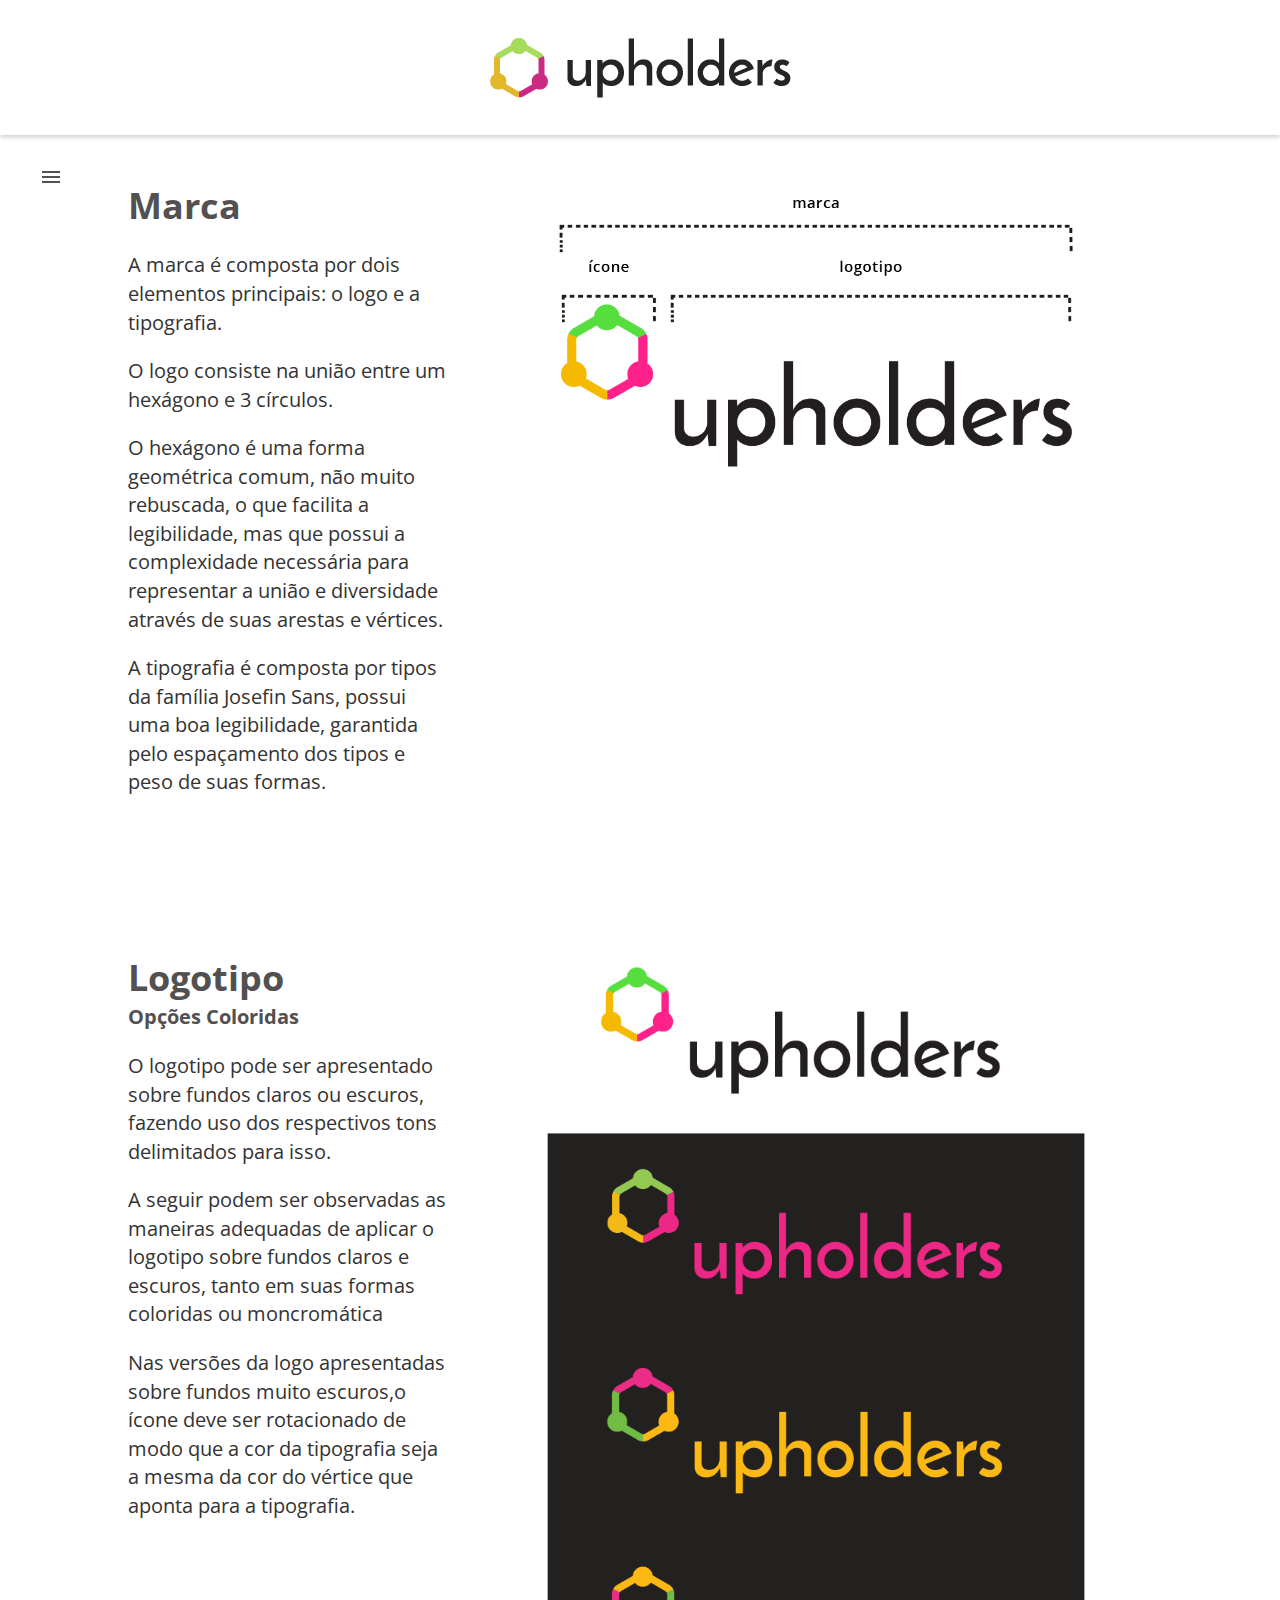
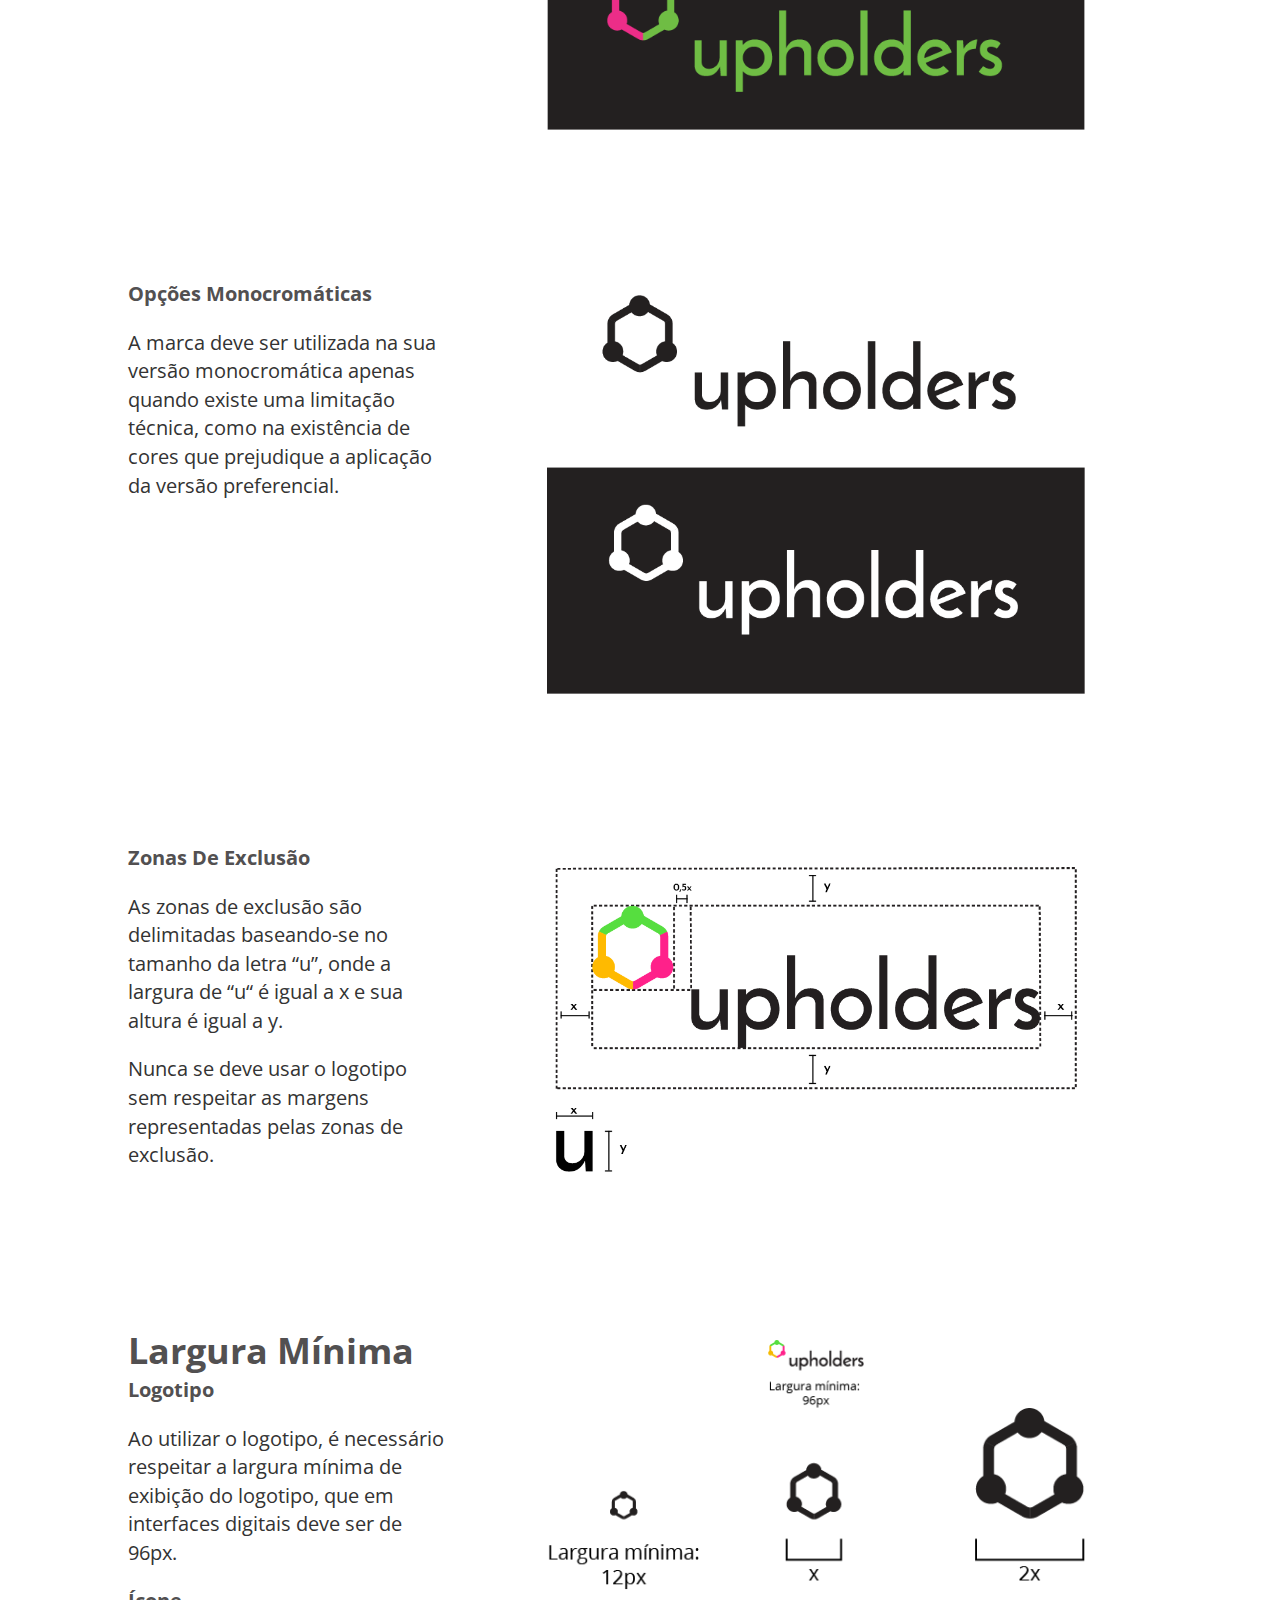
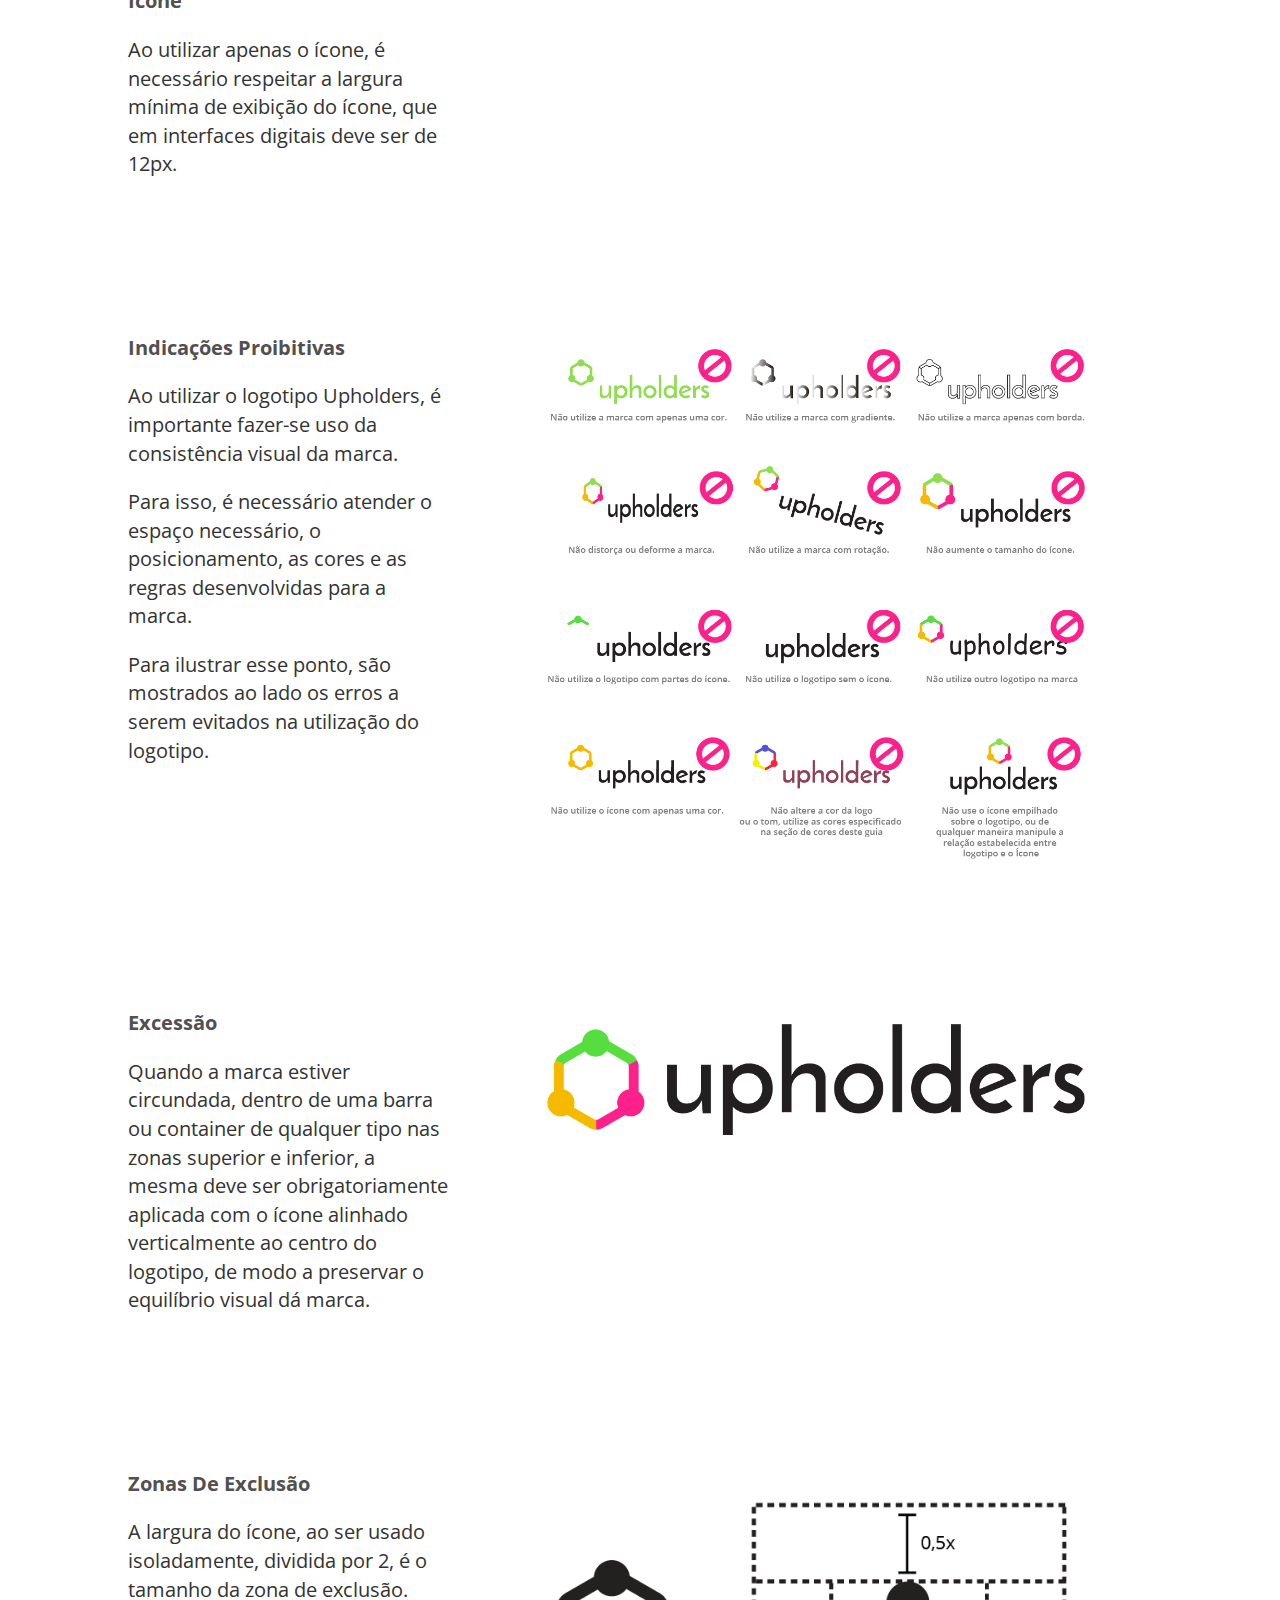
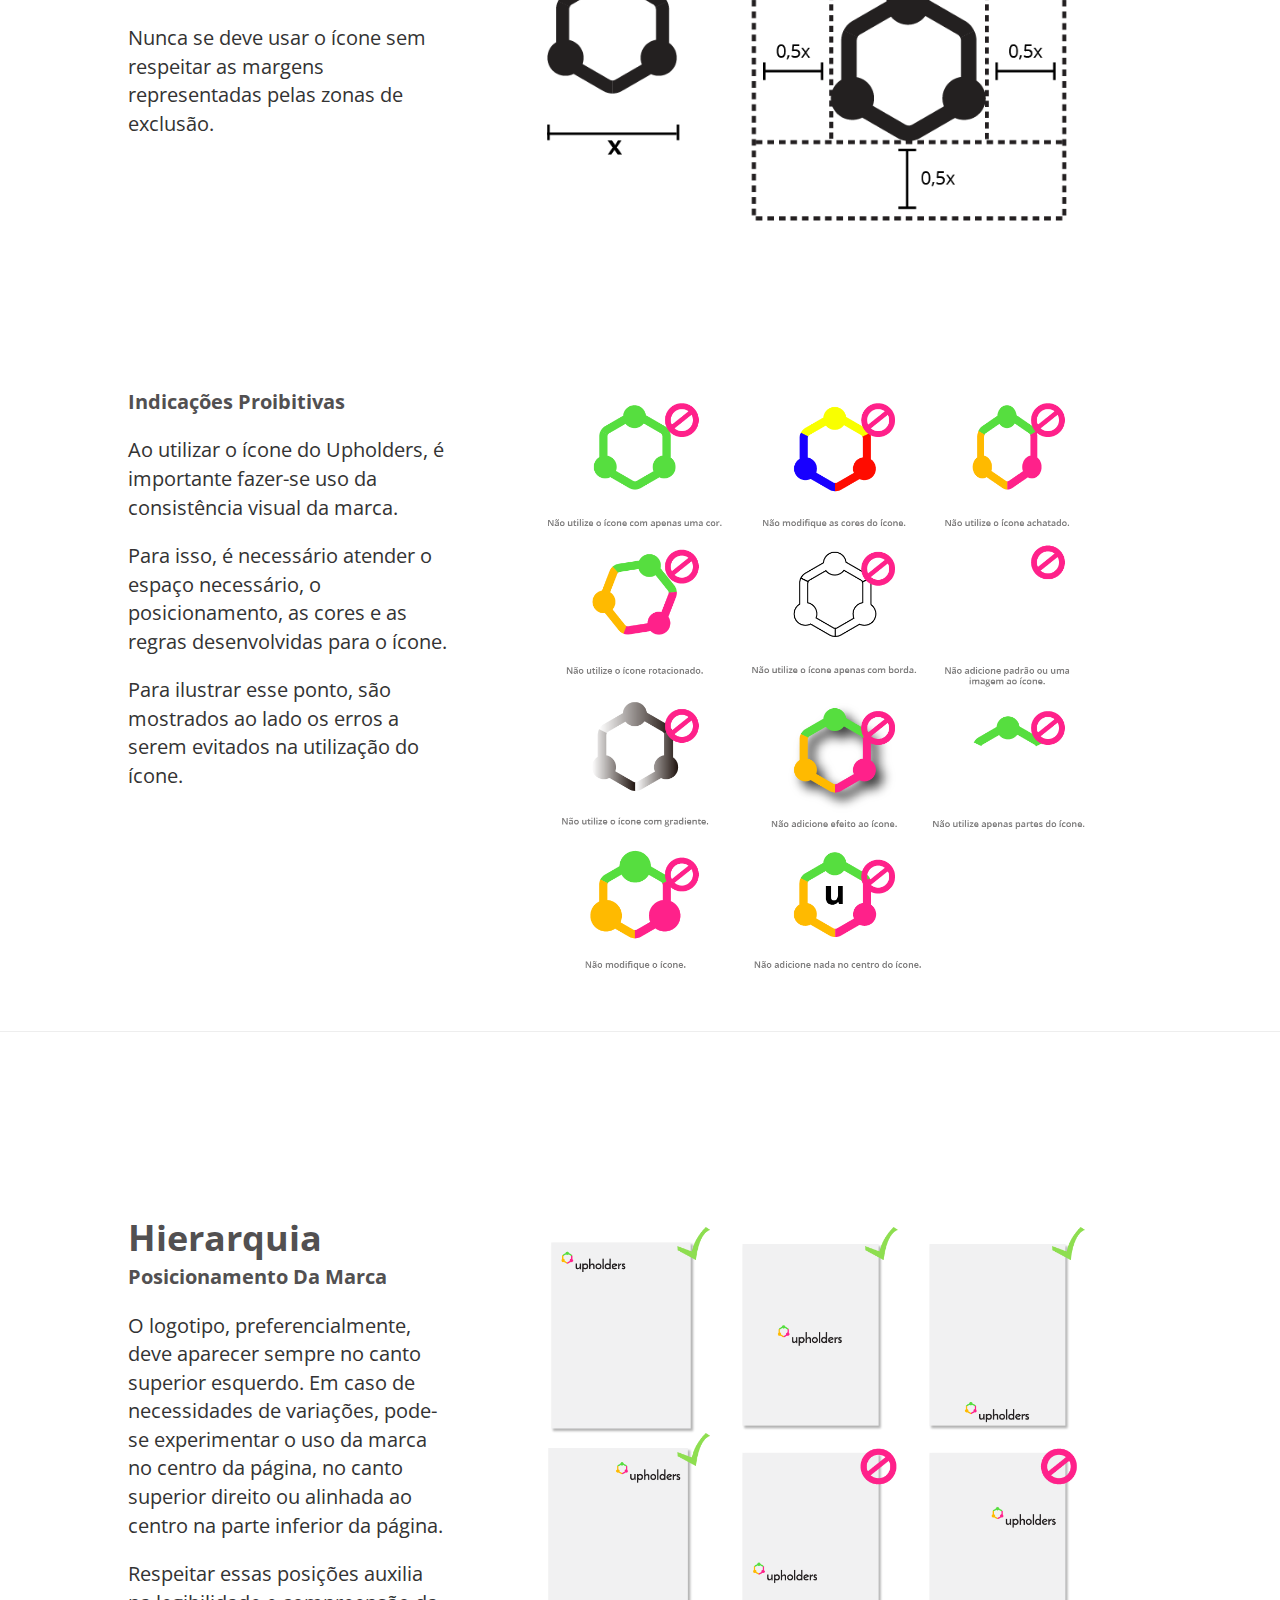
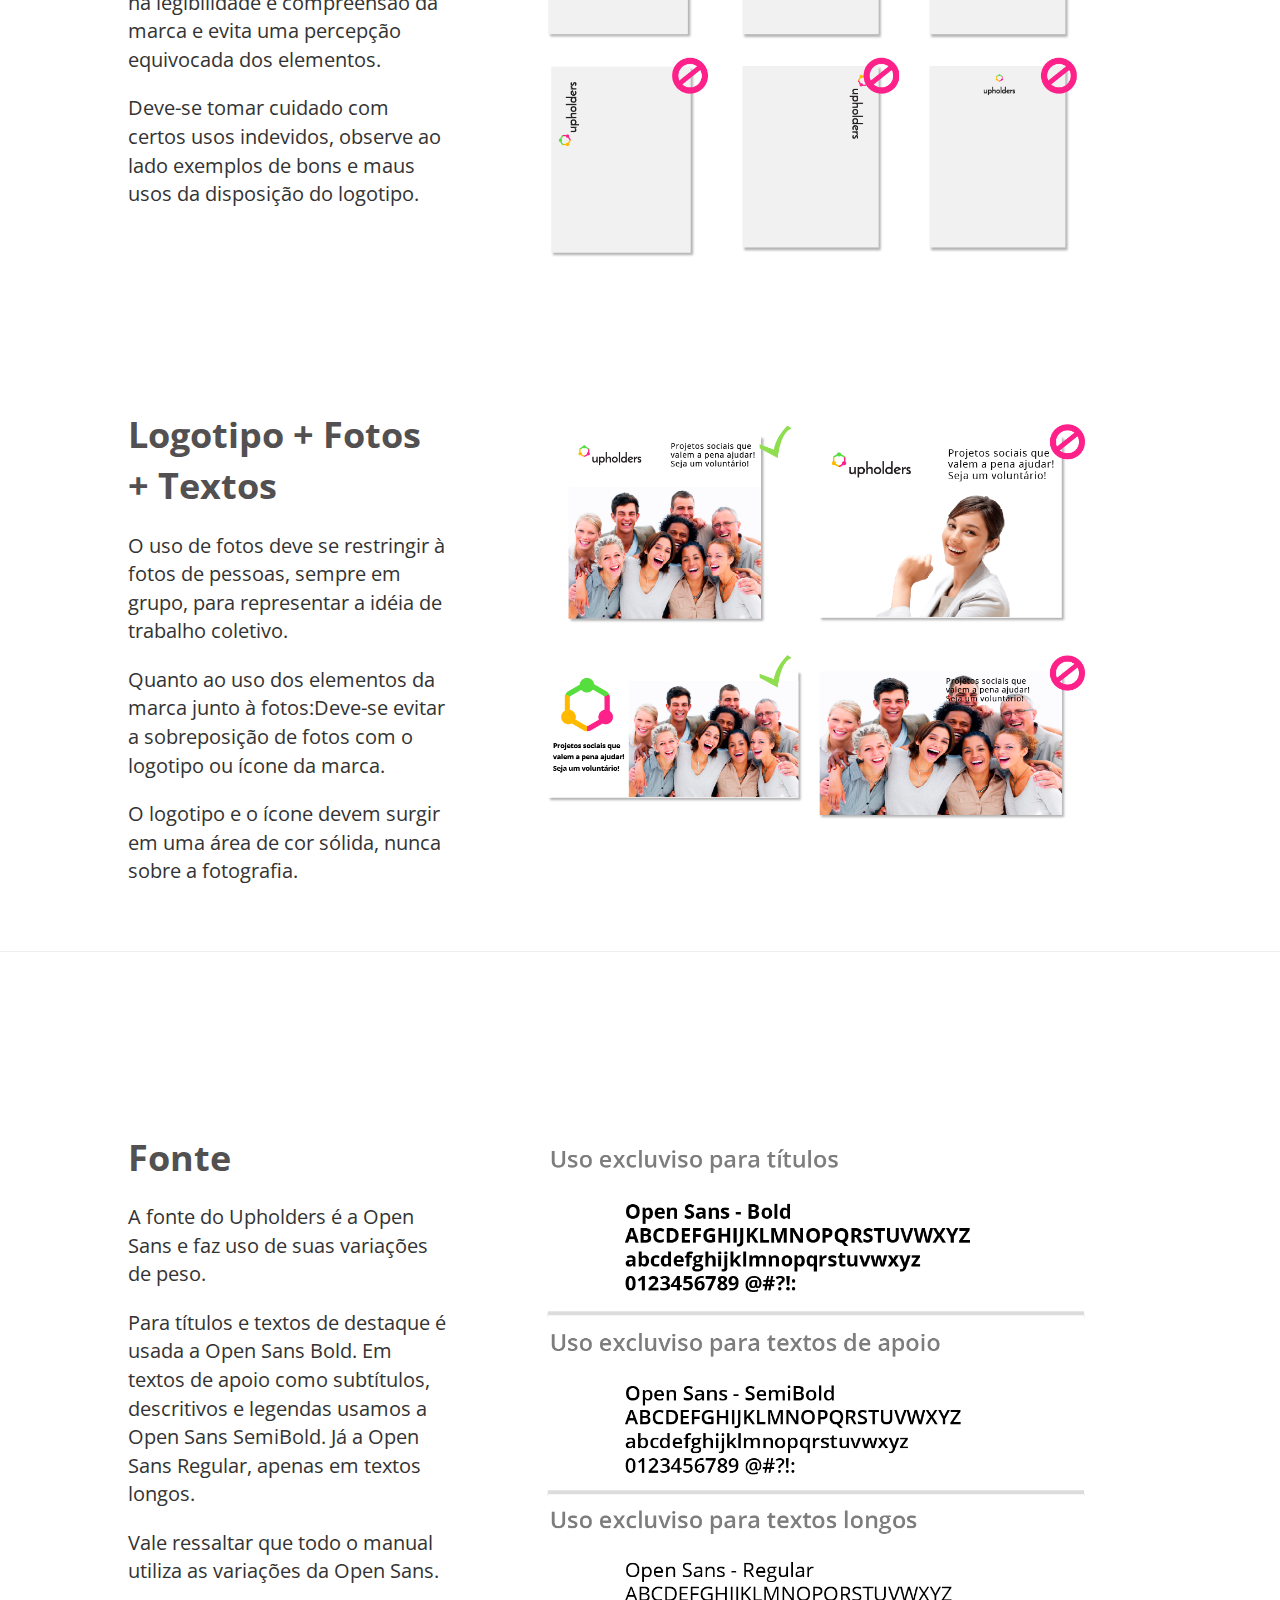
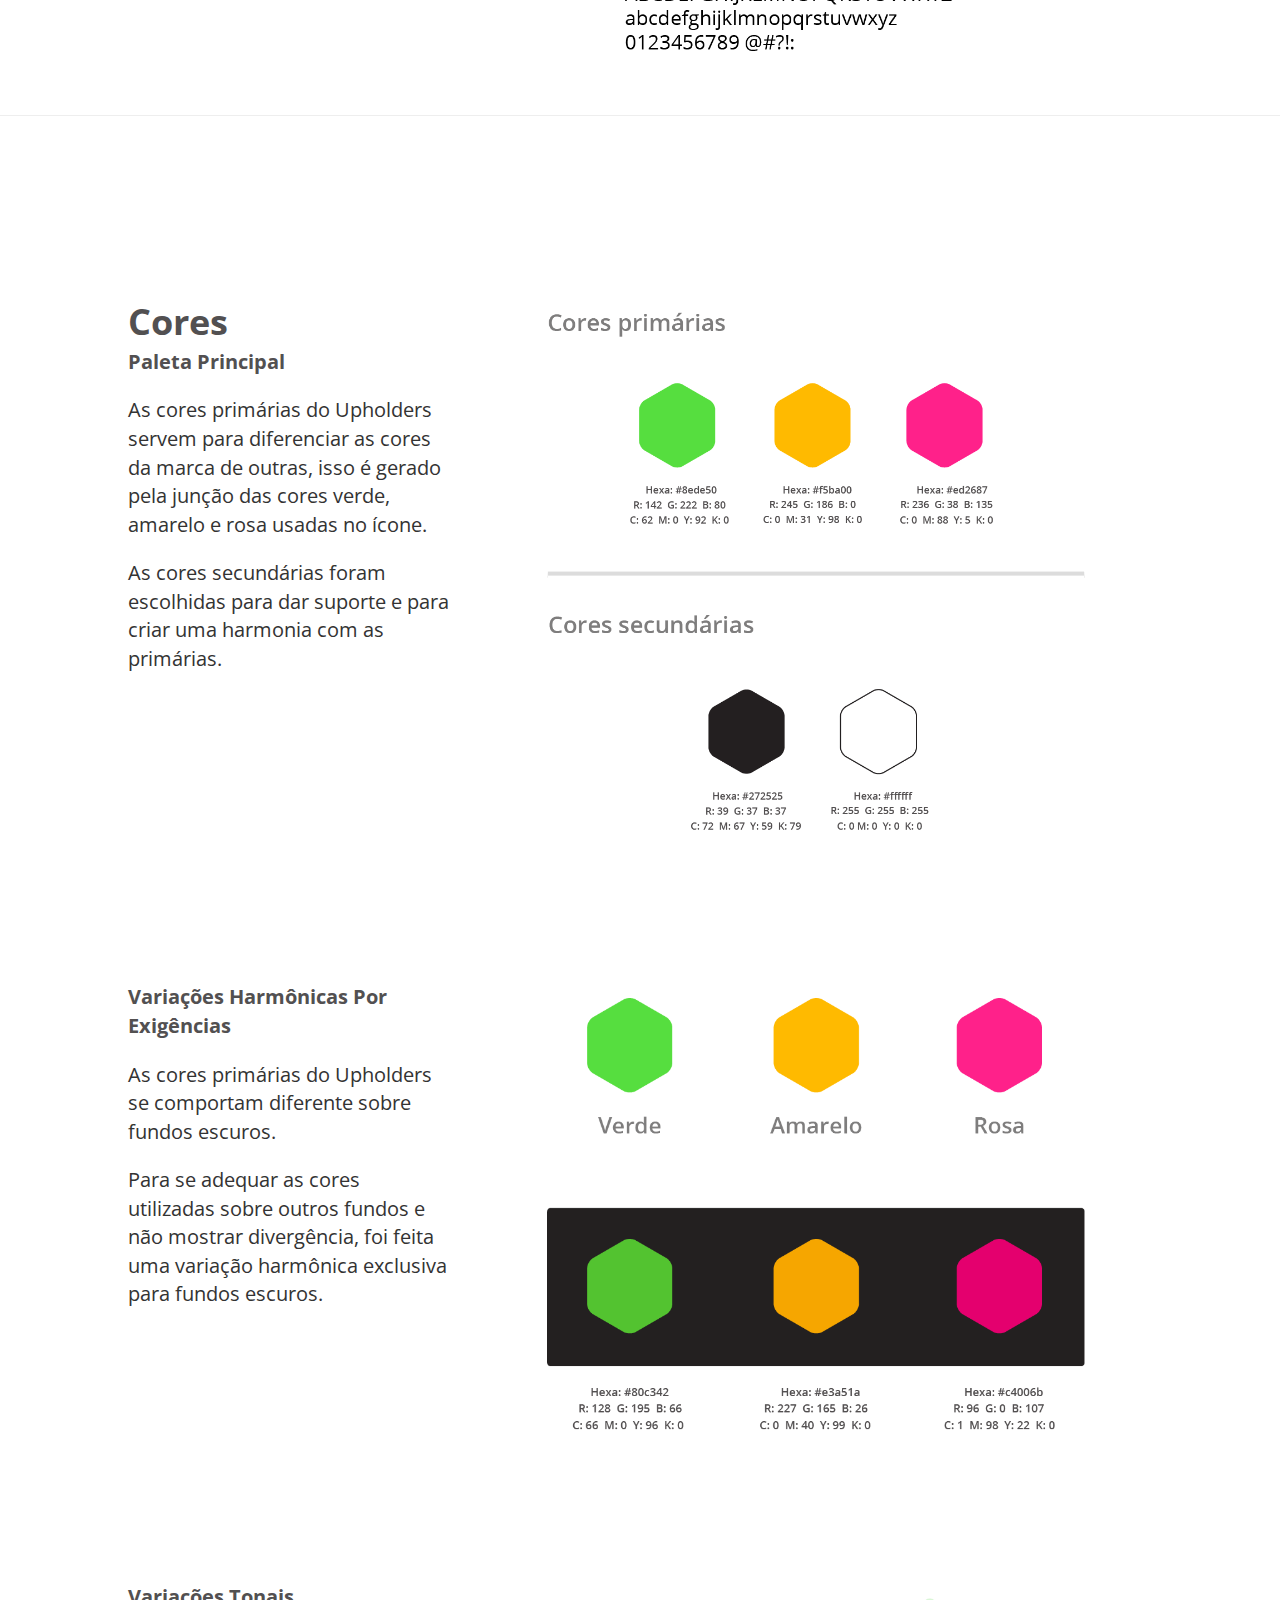
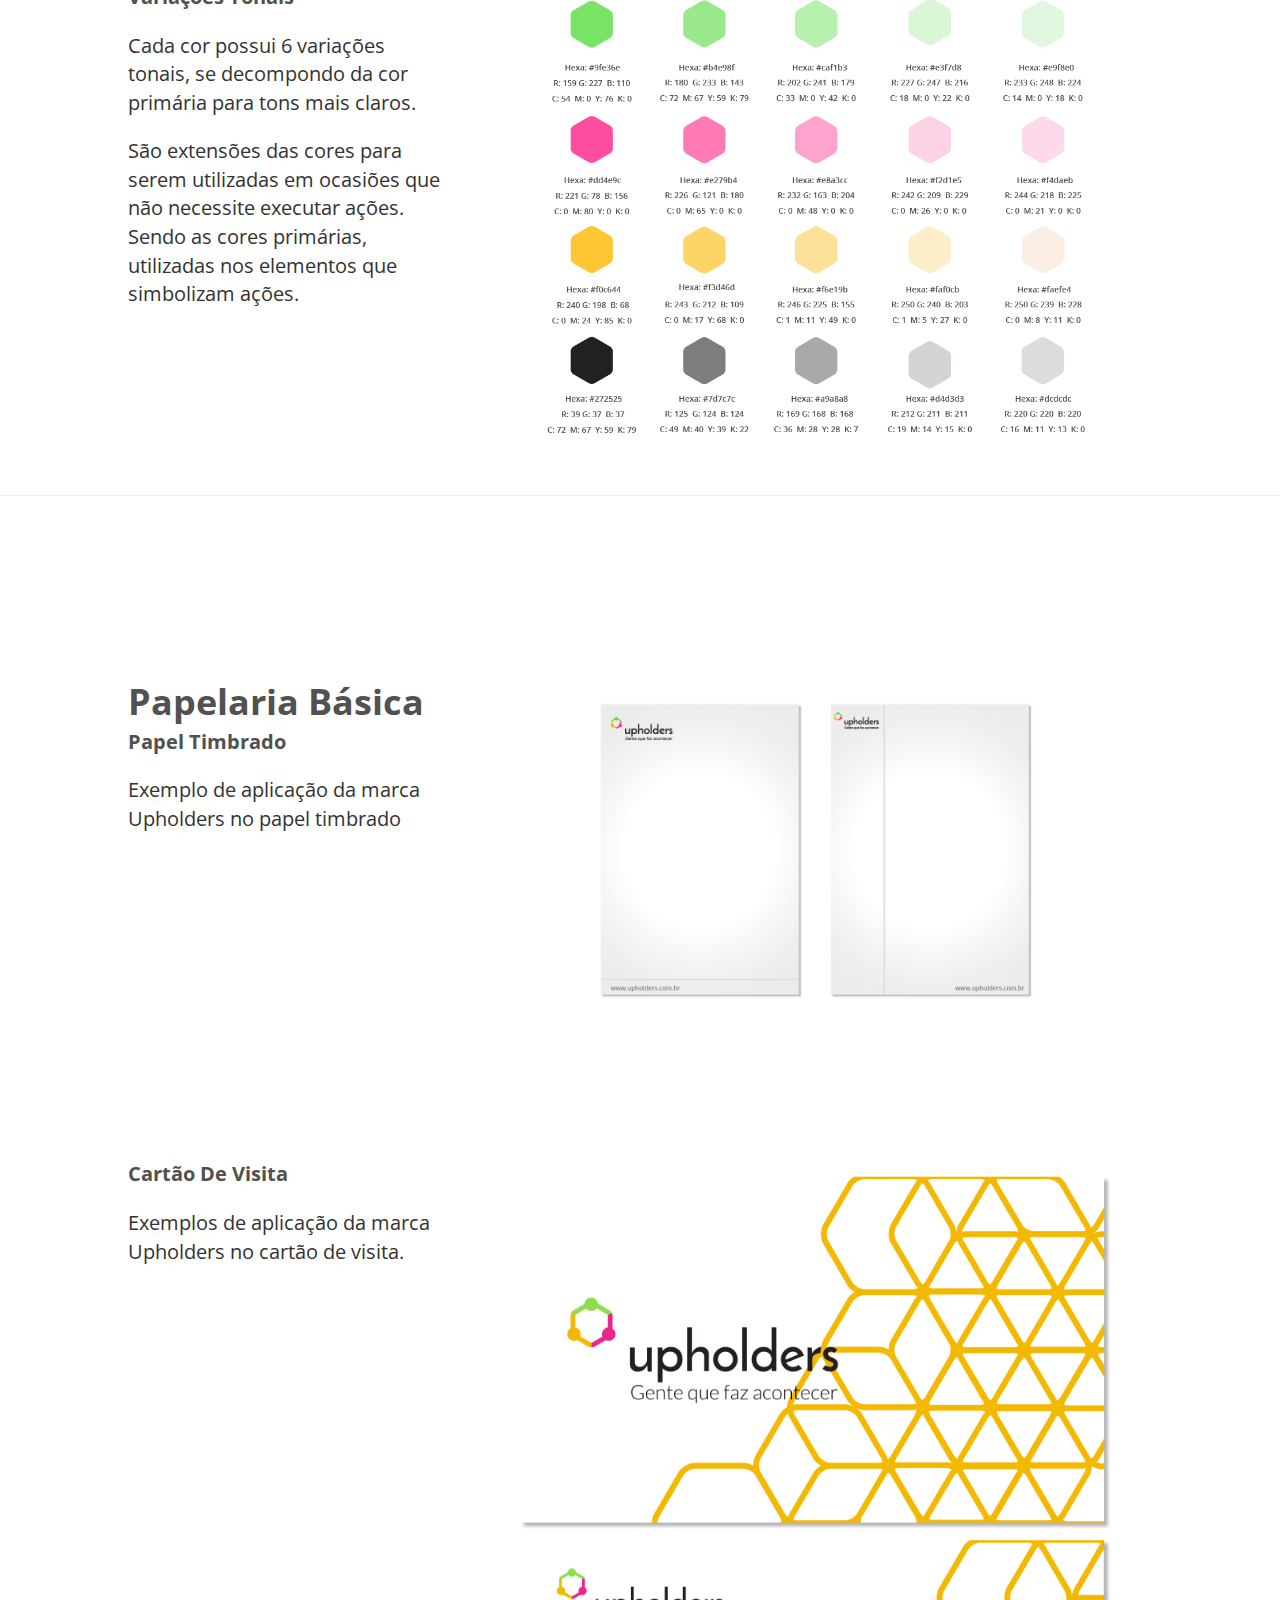
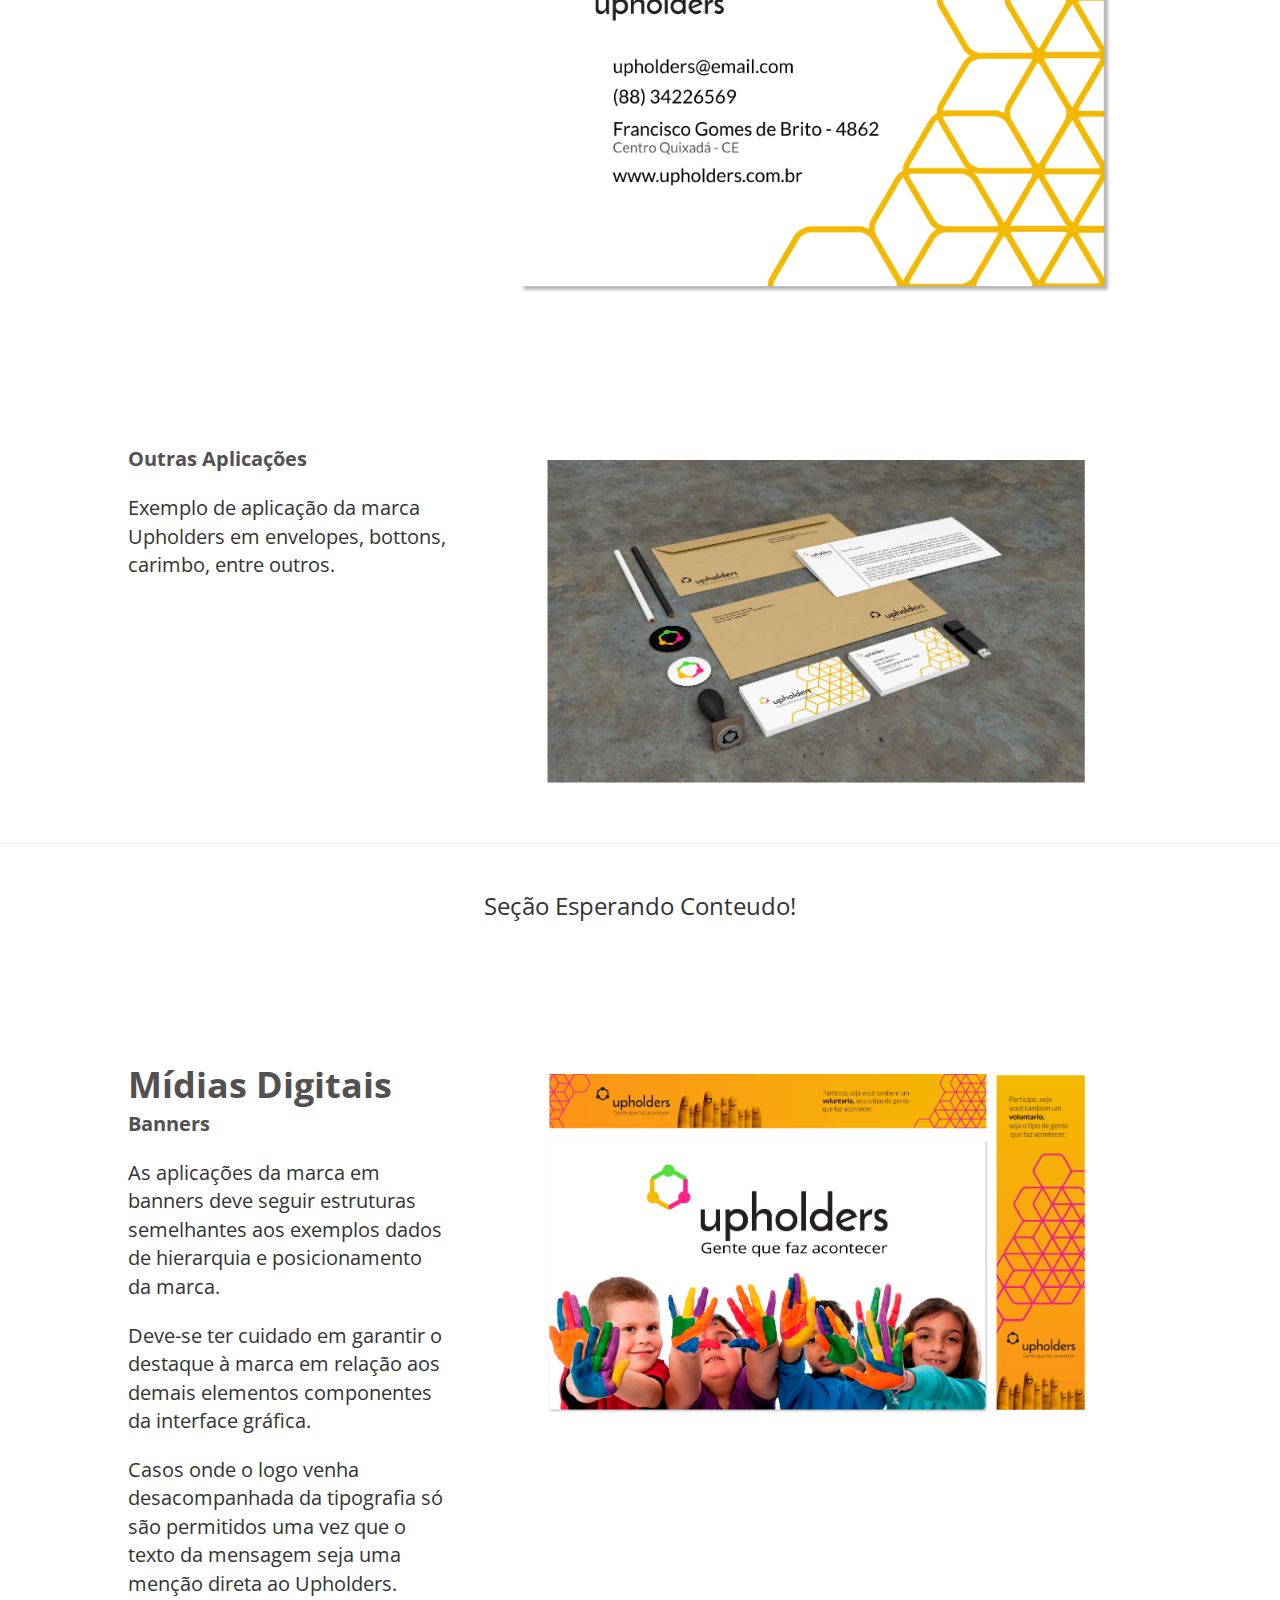
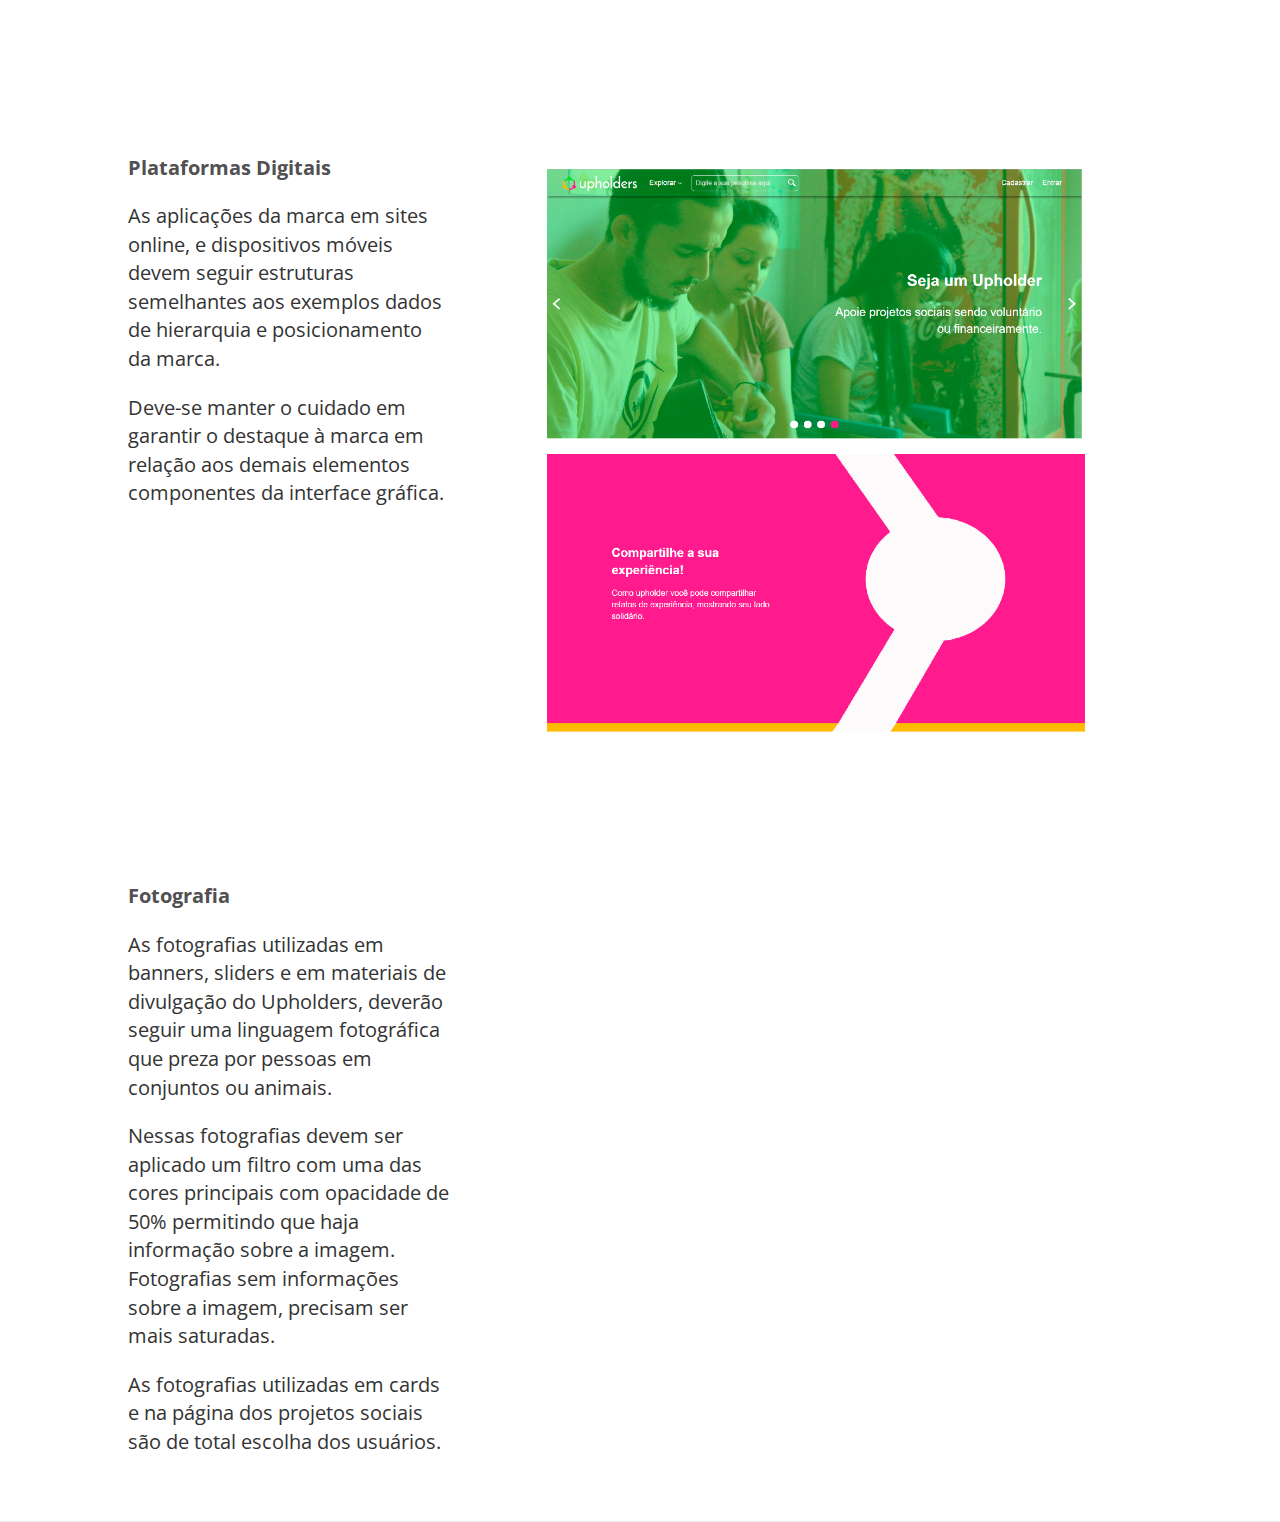
==== branding/index.html @ e8929e9e "branding" ====
<!DOCTYPE html>
<html lang="en">
<head>
    <meta charset="UTF-8">
    <meta name="viewport" content="width=device-width, initial-scale=1.0">
    <meta http-equiv="X-UA-Compatible" content="ie=edge">
    <link rel="shortcut icon" href="img/icone.png">
    <title>Upholders | Diretrizes da marca</title>

    <!-- Css Padrão -->
    <link rel="stylesheet" href="css/grid_system.css">
    <link rel="stylesheet" href="css/master.css">

    <!-- #Google Fonts -->
    <link href="https://fonts.googleapis.com/icon?family=Material+Icons" rel="stylesheet">
    <link href="https://fonts.googleapis.com/css?family=Josefin+Sans|Josefin+Slab|Open+Sans" rel="stylesheet">

    <!-- #ScrollMagic
    <script src="//cdnjs.cloudflare.com/ajax/libs/ScrollMagic/2.0.5/ScrollMagic.min.js"></script>
    <script src="//cdnjs.cloudflare.com/ajax/libs/ScrollMagic/2.0.5/plugins/debug.addIndicators.min.js"></script>  -->

	<script type="text/javascript" src="./js/lib/greensock/TweenMax.min.js"></script>
	<script type="text/javascript" src="./js/lib/jquery.min.js"></script>
	<script type="text/javascript" src="./js/examples.js"></script>
	<script type="text/javascript" src="./js/lib/highlight.pack.js"></script>
  	<script type="text/javascript" src="./js/lib/modernizr.custom.min.js"></script>
  	<script type="text/javascript" src="./scrollmagic/uncompressed/ScrollMagic.js"></script>
    <script type="text/javascript" src="./scrollmagic/uncompressed/plugins/debug.addIndicators.js"></script>
    
</head>
<body id="scrollContent" class="scrollContent" >
    
    <nav id="navegador-principal">
        <a href="../index.html"><img id="upholders" class="nav-item" src="res/img/upholders-color-and-dark.png" alt=""></a>
    </nav>

    <nav id="navegador-lateral" class="style">
        <a id="buttonClose">
            <!--<i class="material-icons button">menu</i>-->
            <i class="material-icons button">close</i>  
        </a>
        
        <ul>
            <li><a id="nav-section1" class="nav-item" data-container="section1" > Marca <i class="material-icons expand">expand_more</i></a> 
                <ul class="sub-itens">
                    <li><a id="sub-section1" class="sub-item" data-container="sub-content1" > Marca</a> </li>
                    <li><a id="sub-section2" class="sub-item" data-container="sub-content2" > Opções coloridas </a> </li>
                    <li><a id="sub-section3" class="sub-item" data-container="sub-content3" > Opções monocromáticas </a> </li>
                    <li><a id="sub-section4" class="sub-item" data-container="sub-content4" > Zona de exclusão </a> </li>
                    <li><a id="sub-section5" class="sub-item" data-container="sub-content5" > Largura mínima </a></li>
                    <li><a id="sub-section6" class="sub-item" data-container="sub-content6" > Indicações proibitivas </a></li>
                    <li><a id="sub-section7" class="sub-item" data-container="sub-content7" > Zona de exclusão do ícone </a></li>
                    <li><a id="sub-section8" class="sub-item" data-container="sub-content8" > Indicações proibitivas do ícone </a></li>
                </ul>
            </li>
            <li><a id="nav-section2" class="nav-item" data-container="section2" > Hierarquia <i class="material-icons expand">expand_more</i> </a> 
                <ul class="sub-itens">
                    <li><a id="sub-section9" class="sub-item" data-container="sub-content9" > Posicionamento da marca </a> </li>
                    <li><a id="sub-section10" class="sub-item" data-container="sub-content10" > Logotipo + fotos + texto </a> </li>
                </ul>
            </li>
            <li><a id="nav-section3" class="nav-item" data-container="section3" > Tipografia <i class="material-icons expand">expand_more</i> </a> 
                <ul class="sub-itens">
                    <li><a id="sub-section11" class="sub-item" data-container="sub-content11" > Fonte </a> </li>
                </ul>
            </li>
            <li><a id="nav-section4" class="nav-item" data-container="section4" > Cores <i class="material-icons expand">expand_more</i> </a> 
                <ul class="sub-itens">
                    <li><a id="sub-section12" class="sub-item" data-container="sub-content12" > Paleta principal </a> </li>
                    <li><a id="sub-section13" class="sub-item" data-container="sub-content13" > Variações harmônicas por exigências </a> </li>
                    <li><a id="sub-section14" class="sub-item" data-container="sub-content14" > Variações tonais </a> </li>
                </ul>
            </li>
            <li><a id="nav-section5" class="nav-item" data-container="section5" > Papelaria Básica <i class="material-icons expand">expand_more</i> </a> 
                <ul class="sub-itens">
                    <li><a id="sub-section15" class="sub-item" data-container="sub-content15" > Papel timbrado </a> </li>
                    <li><a id="sub-section16" class="sub-item" data-container="sub-content16" > Cartão de visita </a> </li>
                    <li><a id="sub-section17" class="sub-item" data-container="sub-content17" > Outras aplicações </a> </li>
                </ul>
            </li>
            <li><a id="nav-section6" class="nav-item" data-container="section6" > Mídias Digitais <i class="material-icons expand">expand_more</i> </a> 
                <ul class="sub-itens">
                    <li><a id="sub-section18" class="sub-item" data-container="sub-content18" > Banners digitais </a> </li>
                    <li><a id="sub-section19" class="sub-item" data-container="sub-content19" > Plataformas digitais </a> </li>
                    <li><a id="sub-section20" class="sub-item" data-container="sub-content20" > Fotografia </a> </li>
                </ul>
            </li>
        </ul>
    </nav>

    
    <div id="content">
        <a>
            <i id="buttonDrawer" class="material-icons button">menu</i>        
        </a>
        <div id="section1" class="container" >
            <div class="row" id="sub-content1">
                <div class="col-sm-4">
                    <h2>Marca</h2>
                    <p>A marca é composta por dois elementos principais: o logo e a tipografia.</p>
                    <p>O logo consiste na união entre um hexágono e 3 círculos.</p>
                    <p>O hexágono é uma forma
                        geométrica comum, não muito
                        rebuscada, o que facilita a
                        legibilidade, mas que possui a
                        complexidade necessária para
                        representar a união e diversidade
                        através de suas arestas
                        e vértices.</p>
                    <p>A tipografia é composta por
                        tipos da família Josefin Sans,
                        possui uma boa legibilidade,
                        garantida pelo espaçamento
                        dos tipos e peso de suas
                        formas.</p>
                </div>
                <div class="col-sm-8">
                    <img src="res/img/imagens/Ativo 1@2x.png" alt="" class="image">
                </div>
            </div>

            <div class="row" id="sub-content2">
                <div class="col-sm-4">
                    <h2>Logotipo</h2>
                    <h3>Opções coloridas</h3>
                    <p>O logotipo pode ser apresentado
                        sobre fundos claros ou escuros,
                        fazendo uso dos respectivos tons
                        delimitados para isso.</p>
                    <p>A seguir podem ser observadas
                        as maneiras adequadas de aplicar o logotipo sobre fundos
                        claros e escuros, tanto em suas
                        formas coloridas ou moncromática</p>
                    <p>Nas versões da logo apresentadas sobre fundos muito escuros,o ícone deve ser rotacionado de modo que a cor da tipografia seja a mesma da cor do vértice que aponta para a tipografia.</p>
                </div>
                <div class="col-sm-8">
                    <img src="res/img/imagens/Ativo 2@2x.png" alt="" class="image">
                </div>
            </div>

            <div class="row" id="sub-content3">
                <div class="col-sm-4">
                    <h3>Opções monocromáticas</h3>
                    <p>A marca deve ser utilizada na sua
                        versão monocromática apenas
                        quando existe uma limitação
                        técnica, como na existência de
                        cores que prejudique a
                        aplicação da versão preferencial.</p>
                </div>
                <div class="col-sm-8">
                    <img src="res/img/imagens/Ativo 3@2x.png" alt="" class="image">
                </div>
            </div>

            <div class="row" id="sub-content4">
                <div class="col-sm-4">
                    <h3>Zonas de exclusão</h3>
                    <p>As zonas de exclusão são delimitadas
                        baseando-se no
                        tamanho da letra “u”, onde a
                        largura de “u“ é igual a x e sua
                        altura é igual a y.</p>
                    <p>Nunca se deve usar o logotipo
                        sem respeitar as margens
                        representadas pelas zonas de
                        exclusão.</p>
                </div>
                <div class="col-sm-8">
                    <img src="res/img/imagens/Ativo 4@2x.png" alt="" class="image">
                </div>
            </div>

            <div class="row" id="sub-content5">
                <div class="col-sm-4">
                    <h2>Largura mínima</h2>
                    <h3>Logotipo</h3>
                    <p>Ao utilizar o logotipo, é
                        necessário respeitar a largura
                        mínima de exibição do logotipo,
                        que em interfaces digitais deve
                        ser de 96px.</p>
                    <h3>Ícone</h3>
                    <p>Ao utilizar apenas o ícone, é
                        necessário respeitar a largura
                        mínima de exibição do ícone, que
                        em interfaces digitais deve ser de
                        12px.</p>
                </div>
                <div class="col-sm-8">
                    <img src="res/img/imagens/Ativo 6@2x.png" alt="" class="image-pequena">
                    <img src="res/img/imagens/Ativo 8@2x.png" alt="" class="image">
                </div>
            </div>

            <div class="row" id="sub-content6">
                <div class="col-sm-4">
                    <h3>Indicações proibitivas</h3>
                    <p>Ao utilizar o logotipo
                        Upholders, é importante
                        fazer-se uso da consistência
                        visual da marca.</p>
                    <p>Para isso, é necessário atender
                        o espaço necessário, o
                        posicionamento, as cores e as
                        regras desenvolvidas para a
                        marca.</p>
                    <p>Para ilustrar esse ponto, são
                        mostrados ao lado os erros a
                        serem evitados na utilização do
                        logotipo.</p>
                </div>
                <div class="col-sm-8">
                    <img src="res/img/imagens/Ativo 7@2x.png" alt="" class="image">
                </div>
            </div>

            <div class="row">
                <div class="col-sm-4">
                    <h3>Excessão</h3>
                    <p>Quando a marca estiver
                        circundada, dentro de uma
                        barra ou container de qualquer
                        tipo nas zonas superior e
                        inferior, a mesma deve ser
                        obrigatoriamente aplicada com
                        o ícone alinhado verticalmente
                        ao centro do logotipo, de modo
                        a preservar o equilíbrio visual
                        dá marca.</p>
                </div>
                <div class="col-sm-8">
                    <img src="res/img/imagens/Ativo 9@2x.png" alt="" class="image">
                </div>
            </div>

            <div class="row" id="sub-content7">
                <div class="col-sm-4">
                    <h3>Zonas de Exclusão</h3>
                    <p>A largura do ícone, ao ser
                        usado isoladamente, dividida
                        por 2, é o tamanho da zona de
                        exclusão.</p>
                    <p>Nunca se deve usar o ícone
                        sem respeitar as margens
                        representadas pelas zonas de
                        exclusão.</p>
                </div>
                <div class="col-sm-8">
                    <img src="res/img/imagens/Ativo 10@2x.png" alt="" class="image">
                </div>
            </div>

            <div class="row" id="sub-content8">
                <div class="col-sm-4">
                    <h3>Indicações proibitivas</h3>
                    <p>Ao utilizar o ícone do
                        Upholders, é importante
                        fazer-se uso da consistência
                        visual da marca.</p>
                    <p>Para isso, é necessário atender
                        o espaço necessário, o
                        posicionamento, as cores e as
                        regras desenvolvidas para o
                        ícone.</p>
                    <p>Para ilustrar esse ponto, são
                        mostrados ao lado os erros a
                        serem evitados na utilização do
                        ícone.</p>
                </div>
                <div class="col-sm-8">
                    <img src="res/img/imagens/Ativo 11@2x.png" alt="" class="image">
                </div>
            </div>
        </div>
        <div id="section2" class="container" >
            <div class="row" id="sub-content9">
                <div class="col-sm-4">
                    <h2>Hierarquia</h2>
                    <h3>Posicionamento da marca</h3>
                    <p>O logotipo, preferencialmente, deve aparecer sempre no canto superior esquerdo. Em caso de necessidades de variações, pode-se experimentar o uso da marca no centro da página, no canto superior direito ou alinhada ao centro na parte inferior da página.</p>
                    <p>Respeitar essas posições auxilia na legibilidade e compreensão da marca e evita uma percepção equivocada dos elementos.</p>
                    <p>Deve-se tomar cuidado com certos usos indevidos, observe ao lado exemplos de bons e maus usos da disposição do logotipo.</p>
                </div>
                <div class="col-sm-8">
                    <div>
                        <img src="res/img/imagens/Ativo 12@2x.png" alt="" class="image">
                    </div>
                </div>
            </div>

            <div class="row" id="sub-content10">
                <div class="col-sm-4">
                    <h2>logotipo + fotos + textos</h2>
                    <p>O uso de fotos deve se restringir à fotos de pessoas, sempre em grupo, para representar a idéia de trabalho coletivo.</p>
                    <p>Quanto ao uso dos elementos da marca junto à fotos:Deve-se evitar a sobreposição de fotos com o logotipo ou ícone da marca.</p>
                    <p>O logotipo e o ícone devem surgir em uma área de cor sólida, nunca sobre a fotografia.</p>
                </div>
                <div class="col-sm-8">
                    <div>
                        <img src="res/img/imagens/Ativo 14@2x.png" alt="" class="image">
                    </div>
                </div>
            </div>
        </div>
        <div id="section3" class="container" > 
            <div class="row" id="sub-content11">
                <div class="col-sm-4">
                    <h2>Fonte</h2>
                    <p>A fonte do Upholders é a Open Sans e faz uso de suas variações de peso.</p>
                    <p>Para títulos e textos de destaque é usada a Open Sans Bold. Em textos de apoio como subtítulos, descritivos e legendas usamos a Open Sans SemiBold. Já a Open Sans Regular, apenas em textos longos.</p>
                    <p> Vale ressaltar que todo o manual utiliza as variações da Open Sans.</p>
                </div>
                <div class="col-sm-8">
                    <img src="res/img/imagens/Ativo 15@2x.png" alt="" class="image">
                </div>
            </div>
        </div>
        <div id="section4" class="container" >
            <div class="row" id="sub-content12">
                <div class="col-sm-4">
                    <h2>Cores</h2>
                    <h3>Paleta principal</h3>
                    <p>As cores primárias do Upholders servem para diferenciar as cores da marca de outras, isso é gerado pela junção das cores verde, amarelo e rosa usadas no ícone.</p>
                    <p>As cores secundárias foram escolhidas para dar suporte e para criar uma harmonia com as primárias.</p>
                </div>
                <div class="col-sm-8">
                    <img src="res/img/imagens/Ativo 16@2x.png" alt="" class="image">
                    <!-- <div>
                        <h3>Cores primárias</h3>
                        <img src="" alt="" class="image">
                    </div>    
                    <div>
                        <h3>Cores sedundárias</h3>
                        <img src="" alt="" class="image">
                    </div> -->
                </div>
            </div>
            <div class="row" id="sub-content13">
                <div class="col-sm-4">
                    <h3>Variações harmônicas por exigências</h3>
                    <p>As cores primárias do Upholders se comportam diferente sobre fundos escuros.</p>
                    <p>Para se adequar as cores utilizadas sobre outros fundos e não mostrar divergência, foi feita uma variação harmônica exclusiva para fundos escuros.</p>
                </div>
                <div class="col-sm-8">
                    <img src="res/img/imagens/Ativo 17@2x.png" alt="" class="image">
                </div>
            </div>
            <div class="row" id="sub-content14">
                <div class="col-sm-4">
                    <h3>Variações tonais</h3>
                    <p>Cada cor possui 6 variações tonais, se decompondo da cor primária para tons mais claros.</p>
                    <p>São extensões das cores para serem utilizadas em ocasiões que não necessite executar ações. Sendo as cores primárias, utilizadas nos elementos que simbolizam ações.</p>
                </div>
                <div class="col-sm-8">
                    <img src="res/img/imagens/Ativo 18@2x.png" alt="" class="image">
                </div>
            </div>
        </div>
        <div id="section5" class="container" >
            <div class="row" id="sub-content15">
                <div class="col-sm-4">
                    <h2>Papelaria básica</h2>
                    <h3>Papel timbrado</h3>
                    <p>Exemplo de aplicação da marca Upholders no papel timbrado</p>
                </div>
                <div class="col-sm-8">
                    <img src="res/img/imagens/Ativo 19@2x.png" alt="" class="image">
                </div>
            </div>
            <div class="row" id="sub-content16">
                <div class="col-sm-4">
                    <h3>Cartão de visita</h3>
                    <p>Exemplos de aplicação da marca Upholders no cartão de visita.</p>
                </div>
                <div class="col-sm-8">
                    <img src="res/img/imagens/Ativo 20@2x.png" alt="" class="image-vertical">
                </div>
            </div>
            <div class="row" id="sub-content17">
                <div class="col-sm-4">
                    <h3>Outras aplicações</h3>
                    <p>Exemplo de aplicação da marca Upholders em envelopes, bottons, carimbo, entre outros.</p>
                </div>
                <div class="col-sm-8">
                        <img src="res/img/imagens/Ativo 21@2x.png" alt="" class="image">
                </div>
            </div>
        </div>
        <div id="section6" class="container" > <span>Seção Esperando Conteudo!</span> 
            <div class="row" id="sub-content18">
                <div class="col-sm-4">
                    <h2>Mídias digitais</h2>
                    <h3>Banners</h3>
                    <p>As aplicações da marca em
                        banners deve seguir estruturas
                        semelhantes aos exemplos
                        dados de hierarquia e
                        posicionamento da marca.</p>
                    <p>Deve-se ter cuidado em
                        garantir o destaque à marca
                        em relação aos demais
                        elementos componentes da
                        interface gráfica. </p>
                    <p>Casos onde o logo venha
                        desacompanhada da tipografia
                        só são permitidos uma vez que
                        o texto da mensagem seja uma
                        menção direta ao Upholders.</p>
                </div>
                <div class="col-sm-8">
                    <img src="res/img/imagens/Ativo 22@2x.png" alt="" class="image">
                </div>
            </div>
            <div class="row" id="sub-content19">
                <div class="col-sm-4">
                    <h3>Plataformas digitais</h3>
                    <p>As aplicações da marca em
                        sites online, e dispositivos
                        móveis devem seguir
                        estruturas semelhantes
                        aos exemplos dados de
                        hierarquia e posicionamento
                        da marca. </p>
                    <p>Deve-se manter o cuidado em
                        garantir o destaque à marca
                        em relação aos demais
                        elementos componentes da
                        interface gráfica.</p>
                </div>
                <div class="col-sm-8">
                    <img src="res/img/imagens/Ativo 23@2x.png" alt="" class="image">
                </div>
            </div>
            <div class="row" id="sub-content20">
                <div class="col-sm-4">
                    <h3>Fotografia</h3>
                    <p>As fotografias utilizadas em
                        banners, sliders e em materiais
                        de divulgação do Upholders,
                        deverão seguir uma linguagem
                        fotográfica que preza por
                        pessoas em conjuntos ou
                        animais.</p>
                    <p>Nessas fotografias devem ser
                        aplicado um filtro com uma das
                        cores principais com opacidade
                        de 50% permitindo que haja
                        informação sobre a imagem.
                        Fotografias sem informações
                        sobre a imagem, precisam ser
                        mais saturadas.</p>
                    <p>As fotografias utilizadas em
                        cards e na página dos projetos
                        sociais são de total escolha dos
                        usuários.</p>
                </div>
                <div class="col-sm-8">
                    <img src="res/img/imagens/Ativo 24@2x.png" alt="" class="image">
                    <img src="res/img/imagens/Ativo 25@2x.png" alt="" class="image">
                    <img src="res/img/imagens/Ativo 26@2x.png" alt="" class="image">
                </div>
            </div>
        </div>
    </div>

    <script src="script/global.js"></script>
    <script src="script/scroll.js"></script>
</body>
</html>
---- branding/css/grid_system.css ----
/*!
 * Bootstrap v3.3.7 (http://getbootstrap.com)
 * Copyright 2011-2017 Twitter, Inc.
 * Licensed under MIT (https://github.com/twbs/bootstrap/blob/master/LICENSE)
 */

/*!
 * Generated using the Bootstrap Customizer (http://getbootstrap.com/docs/3.3/customize/?id=9e987f900db5e1cd5b76d2bf3682f53e)
 * Config saved to config.json and https://gist.github.com/9e987f900db5e1cd5b76d2bf3682f53e
 *//*!
 * Bootstrap v3.3.7 (http://getbootstrap.com)
 * Copyright 2011-2016 Twitter, Inc.
 * Licensed under MIT (https://github.com/twbs/bootstrap/blob/master/LICENSE)
 *//*! normalize.css v3.0.3 | MIT License | github.com/necolas/normalize.css */html{font-family:sans-serif;-ms-text-size-adjust:100%;-webkit-text-size-adjust:100%}body{margin:0}article,aside,details,figcaption,figure,footer,header,hgroup,main,menu,nav,section,summary{display:block}audio,canvas,progress,video{display:inline-block;vertical-align:baseline}audio:not([controls]){display:none;height:0}[hidden],template{display:none}a{background-color:transparent}a:active,a:hover{outline:0}abbr[title]{border-bottom:1px dotted}b,strong{font-weight:bold}dfn{font-style:italic}h1{font-size:2em;margin:0.67em 0}mark{background:#ff0;color:#000}small{font-size:80%}sub,sup{font-size:75%;line-height:0;position:relative;vertical-align:baseline}sup{top:-0.5em}sub{bottom:-0.25em}img{border:0}svg:not(:root){overflow:hidden}figure{margin:1em 40px}hr{-webkit-box-sizing:content-box;-moz-box-sizing:content-box;box-sizing:content-box;height:0}pre{overflow:auto}code,kbd,pre,samp{font-family:monospace, monospace;font-size:1em}button,input,optgroup,select,textarea{color:inherit;font:inherit;margin:0}button{overflow:visible}button,select{text-transform:none}button,html input[type="button"],input[type="reset"],input[type="submit"]{-webkit-appearance:button;cursor:pointer}button[disabled],html input[disabled]{cursor:default}button::-moz-focus-inner,input::-moz-focus-inner{border:0;padding:0}input{line-height:normal}input[type="checkbox"],input[type="radio"]{-webkit-box-sizing:border-box;-moz-box-sizing:border-box;box-sizing:border-box;padding:0}input[type="number"]::-webkit-inner-spin-button,input[type="number"]::-webkit-outer-spin-button{height:auto}input[type="search"]{-webkit-appearance:textfield;-webkit-box-sizing:content-box;-moz-box-sizing:content-box;box-sizing:content-box}input[type="search"]::-webkit-search-cancel-button,input[type="search"]::-webkit-search-decoration{-webkit-appearance:none}fieldset{border:1px solid #c0c0c0;margin:0 2px;padding:0.35em 0.625em 0.75em}legend{border:0;padding:0}textarea{overflow:auto}optgroup{font-weight:bold}table{border-collapse:collapse;border-spacing:0}td,th{padding:0}*{-webkit-box-sizing:border-box;-moz-box-sizing:border-box;box-sizing:border-box}*:before,*:after{-webkit-box-sizing:border-box;-moz-box-sizing:border-box;box-sizing:border-box}html{font-size:10px;-webkit-tap-highlight-color:rgba(0,0,0,0)}body{font-family:"Helvetica Neue",Helvetica,Arial,sans-serif;font-size:14px;line-height:1.42857143;color:#333;background-color:#fff}input,button,select,textarea{font-family:inherit;font-size:inherit;line-height:inherit}a{color:#337ab7;text-decoration:none}a:hover,a:focus{color:#23527c;text-decoration:underline}a:focus{outline:5px auto -webkit-focus-ring-color;outline-offset:-2px}figure{margin:0}img{vertical-align:middle}.img-responsive{display:block;max-width:100%;height:auto}.img-rounded{border-radius:6px}.img-thumbnail{padding:4px;line-height:1.42857143;background-color:#fff;border:1px solid #ddd;border-radius:4px;-webkit-transition:all .2s ease-in-out;-o-transition:all .2s ease-in-out;transition:all .2s ease-in-out;display:inline-block;max-width:100%;height:auto}.img-circle{border-radius:50%}hr{margin-top:20px;margin-bottom:20px;border:0;border-top:1px solid #eee}.sr-only{position:absolute;width:1px;height:1px;margin:-1px;padding:0;overflow:hidden;clip:rect(0, 0, 0, 0);border:0}.sr-only-focusable:active,.sr-only-focusable:focus{position:static;width:auto;height:auto;margin:0;overflow:visible;clip:auto}[role="button"]{cursor:pointer}.container{margin-right:auto;margin-left:auto;padding-left:15px;padding-right:15px}@media (min-width:768px){.container{width:750px}}@media (min-width:992px){.container{width:970px}}@media (min-width:1200px){.container{width:1170px}}.container-fluid{margin-right:auto;margin-left:auto;padding-left:15px;padding-right:15px}.row{margin-left:-15px;margin-right:-15px}.col-xs-1, .col-sm-1, .col-md-1, .col-lg-1, .col-xs-2, .col-sm-2, .col-md-2, .col-lg-2, .col-xs-3, .col-sm-3, .col-md-3, .col-lg-3, .col-xs-4, .col-sm-4, .col-md-4, .col-lg-4, .col-xs-5, .col-sm-5, .col-md-5, .col-lg-5, .col-xs-6, .col-sm-6, .col-md-6, .col-lg-6, .col-xs-7, .col-sm-7, .col-md-7, .col-lg-7, .col-xs-8, .col-sm-8, .col-md-8, .col-lg-8, .col-xs-9, .col-sm-9, .col-md-9, .col-lg-9, .col-xs-10, .col-sm-10, .col-md-10, .col-lg-10, .col-xs-11, .col-sm-11, .col-md-11, .col-lg-11, .col-xs-12, .col-sm-12, .col-md-12, .col-lg-12{position:relative;min-height:1px;padding-left:15px;padding-right:15px}.col-xs-1, .col-xs-2, .col-xs-3, .col-xs-4, .col-xs-5, .col-xs-6, .col-xs-7, .col-xs-8, .col-xs-9, .col-xs-10, .col-xs-11, .col-xs-12{float:left}.col-xs-12{width:100%}.col-xs-11{width:91.66666667%}.col-xs-10{width:83.33333333%}.col-xs-9{width:75%}.col-xs-8{width:66.66666667%}.col-xs-7{width:58.33333333%}.col-xs-6{width:50%}.col-xs-5{width:41.66666667%}.col-xs-4{width:33.33333333%}.col-xs-3{width:25%}.col-xs-2{width:16.66666667%}.col-xs-1{width:8.33333333%}.col-xs-pull-12{right:100%}.col-xs-pull-11{right:91.66666667%}.col-xs-pull-10{right:83.33333333%}.col-xs-pull-9{right:75%}.col-xs-pull-8{right:66.66666667%}.col-xs-pull-7{right:58.33333333%}.col-xs-pull-6{right:50%}.col-xs-pull-5{right:41.66666667%}.col-xs-pull-4{right:33.33333333%}.col-xs-pull-3{right:25%}.col-xs-pull-2{right:16.66666667%}.col-xs-pull-1{right:8.33333333%}.col-xs-pull-0{right:auto}.col-xs-push-12{left:100%}.col-xs-push-11{left:91.66666667%}.col-xs-push-10{left:83.33333333%}.col-xs-push-9{left:75%}.col-xs-push-8{left:66.66666667%}.col-xs-push-7{left:58.33333333%}.col-xs-push-6{left:50%}.col-xs-push-5{left:41.66666667%}.col-xs-push-4{left:33.33333333%}.col-xs-push-3{left:25%}.col-xs-push-2{left:16.66666667%}.col-xs-push-1{left:8.33333333%}.col-xs-push-0{left:auto}.col-xs-offset-12{margin-left:100%}.col-xs-offset-11{margin-left:91.66666667%}.col-xs-offset-10{margin-left:83.33333333%}.col-xs-offset-9{margin-left:75%}.col-xs-offset-8{margin-left:66.66666667%}.col-xs-offset-7{margin-left:58.33333333%}.col-xs-offset-6{margin-left:50%}.col-xs-offset-5{margin-left:41.66666667%}.col-xs-offset-4{margin-left:33.33333333%}.col-xs-offset-3{margin-left:25%}.col-xs-offset-2{margin-left:16.66666667%}.col-xs-offset-1{margin-left:8.33333333%}.col-xs-offset-0{margin-left:0}@media (min-width:768px){.col-sm-1, .col-sm-2, .col-sm-3, .col-sm-4, .col-sm-5, .col-sm-6, .col-sm-7, .col-sm-8, .col-sm-9, .col-sm-10, .col-sm-11, .col-sm-12{float:left}.col-sm-12{width:100%}.col-sm-11{width:91.66666667%}.col-sm-10{width:83.33333333%}.col-sm-9{width:75%}.col-sm-8{width:66.66666667%}.col-sm-7{width:58.33333333%}.col-sm-6{width:50%}.col-sm-5{width:41.66666667%}.col-sm-4{width:33.33333333%}.col-sm-3{width:25%}.col-sm-2{width:16.66666667%}.col-sm-1{width:8.33333333%}.col-sm-pull-12{right:100%}.col-sm-pull-11{right:91.66666667%}.col-sm-pull-10{right:83.33333333%}.col-sm-pull-9{right:75%}.col-sm-pull-8{right:66.66666667%}.col-sm-pull-7{right:58.33333333%}.col-sm-pull-6{right:50%}.col-sm-pull-5{right:41.66666667%}.col-sm-pull-4{right:33.33333333%}.col-sm-pull-3{right:25%}.col-sm-pull-2{right:16.66666667%}.col-sm-pull-1{right:8.33333333%}.col-sm-pull-0{right:auto}.col-sm-push-12{left:100%}.col-sm-push-11{left:91.66666667%}.col-sm-push-10{left:83.33333333%}.col-sm-push-9{left:75%}.col-sm-push-8{left:66.66666667%}.col-sm-push-7{left:58.33333333%}.col-sm-push-6{left:50%}.col-sm-push-5{left:41.66666667%}.col-sm-push-4{left:33.33333333%}.col-sm-push-3{left:25%}.col-sm-push-2{left:16.66666667%}.col-sm-push-1{left:8.33333333%}.col-sm-push-0{left:auto}.col-sm-offset-12{margin-left:100%}.col-sm-offset-11{margin-left:91.66666667%}.col-sm-offset-10{margin-left:83.33333333%}.col-sm-offset-9{margin-left:75%}.col-sm-offset-8{margin-left:66.66666667%}.col-sm-offset-7{margin-left:58.33333333%}.col-sm-offset-6{margin-left:50%}.col-sm-offset-5{margin-left:41.66666667%}.col-sm-offset-4{margin-left:33.33333333%}.col-sm-offset-3{margin-left:25%}.col-sm-offset-2{margin-left:16.66666667%}.col-sm-offset-1{margin-left:8.33333333%}.col-sm-offset-0{margin-left:0}}@media (min-width:992px){.col-md-1, .col-md-2, .col-md-3, .col-md-4, .col-md-5, .col-md-6, .col-md-7, .col-md-8, .col-md-9, .col-md-10, .col-md-11, .col-md-12{float:left}.col-md-12{width:100%}.col-md-11{width:91.66666667%}.col-md-10{width:83.33333333%}.col-md-9{width:75%}.col-md-8{width:66.66666667%}.col-md-7{width:58.33333333%}.col-md-6{width:50%}.col-md-5{width:41.66666667%}.col-md-4{width:33.33333333%}.col-md-3{width:25%}.col-md-2{width:16.66666667%}.col-md-1{width:8.33333333%}.col-md-pull-12{right:100%}.col-md-pull-11{right:91.66666667%}.col-md-pull-10{right:83.33333333%}.col-md-pull-9{right:75%}.col-md-pull-8{right:66.66666667%}.col-md-pull-7{right:58.33333333%}.col-md-pull-6{right:50%}.col-md-pull-5{right:41.66666667%}.col-md-pull-4{right:33.33333333%}.col-md-pull-3{right:25%}.col-md-pull-2{right:16.66666667%}.col-md-pull-1{right:8.33333333%}.col-md-pull-0{right:auto}.col-md-push-12{left:100%}.col-md-push-11{left:91.66666667%}.col-md-push-10{left:83.33333333%}.col-md-push-9{left:75%}.col-md-push-8{left:66.66666667%}.col-md-push-7{left:58.33333333%}.col-md-push-6{left:50%}.col-md-push-5{left:41.66666667%}.col-md-push-4{left:33.33333333%}.col-md-push-3{left:25%}.col-md-push-2{left:16.66666667%}.col-md-push-1{left:8.33333333%}.col-md-push-0{left:auto}.col-md-offset-12{margin-left:100%}.col-md-offset-11{margin-left:91.66666667%}.col-md-offset-10{margin-left:83.33333333%}.col-md-offset-9{margin-left:75%}.col-md-offset-8{margin-left:66.66666667%}.col-md-offset-7{margin-left:58.33333333%}.col-md-offset-6{margin-left:50%}.col-md-offset-5{margin-left:41.66666667%}.col-md-offset-4{margin-left:33.33333333%}.col-md-offset-3{margin-left:25%}.col-md-offset-2{margin-left:16.66666667%}.col-md-offset-1{margin-left:8.33333333%}.col-md-offset-0{margin-left:0}}@media (min-width:1200px){.col-lg-1, .col-lg-2, .col-lg-3, .col-lg-4, .col-lg-5, .col-lg-6, .col-lg-7, .col-lg-8, .col-lg-9, .col-lg-10, .col-lg-11, .col-lg-12{float:left}.col-lg-12{width:100%}.col-lg-11{width:91.66666667%}.col-lg-10{width:83.33333333%}.col-lg-9{width:75%}.col-lg-8{width:66.66666667%}.col-lg-7{width:58.33333333%}.col-lg-6{width:50%}.col-lg-5{width:41.66666667%}.col-lg-4{width:33.33333333%}.col-lg-3{width:25%}.col-lg-2{width:16.66666667%}.col-lg-1{width:8.33333333%}.col-lg-pull-12{right:100%}.col-lg-pull-11{right:91.66666667%}.col-lg-pull-10{right:83.33333333%}.col-lg-pull-9{right:75%}.col-lg-pull-8{right:66.66666667%}.col-lg-pull-7{right:58.33333333%}.col-lg-pull-6{right:50%}.col-lg-pull-5{right:41.66666667%}.col-lg-pull-4{right:33.33333333%}.col-lg-pull-3{right:25%}.col-lg-pull-2{right:16.66666667%}.col-lg-pull-1{right:8.33333333%}.col-lg-pull-0{right:auto}.col-lg-push-12{left:100%}.col-lg-push-11{left:91.66666667%}.col-lg-push-10{left:83.33333333%}.col-lg-push-9{left:75%}.col-lg-push-8{left:66.66666667%}.col-lg-push-7{left:58.33333333%}.col-lg-push-6{left:50%}.col-lg-push-5{left:41.66666667%}.col-lg-push-4{left:33.33333333%}.col-lg-push-3{left:25%}.col-lg-push-2{left:16.66666667%}.col-lg-push-1{left:8.33333333%}.col-lg-push-0{left:auto}.col-lg-offset-12{margin-left:100%}.col-lg-offset-11{margin-left:91.66666667%}.col-lg-offset-10{margin-left:83.33333333%}.col-lg-offset-9{margin-left:75%}.col-lg-offset-8{margin-left:66.66666667%}.col-lg-offset-7{margin-left:58.33333333%}.col-lg-offset-6{margin-left:50%}.col-lg-offset-5{margin-left:41.66666667%}.col-lg-offset-4{margin-left:33.33333333%}.col-lg-offset-3{margin-left:25%}.col-lg-offset-2{margin-left:16.66666667%}.col-lg-offset-1{margin-left:8.33333333%}.col-lg-offset-0{margin-left:0}}.clearfix:before,.clearfix:after,.container:before,.container:after,.container-fluid:before,.container-fluid:after,.row:before,.row:after{content:" ";display:table}.clearfix:after,.container:after,.container-fluid:after,.row:after{clear:both}.center-block{display:block;margin-left:auto;margin-right:auto}.pull-right{float:right !important}.pull-left{float:left !important}.hide{display:none !important}.show{display:block !important}.invisible{visibility:hidden}.text-hide{font:0/0 a;color:transparent;text-shadow:none;background-color:transparent;border:0}.hidden{display:none !important}.affix{position:fixed}@-ms-viewport{width:device-width}.visible-xs,.visible-sm,.visible-md,.visible-lg{display:none !important}.visible-xs-block,.visible-xs-inline,.visible-xs-inline-block,.visible-sm-block,.visible-sm-inline,.visible-sm-inline-block,.visible-md-block,.visible-md-inline,.visible-md-inline-block,.visible-lg-block,.visible-lg-inline,.visible-lg-inline-block{display:none !important}@media (max-width:767px){.visible-xs{display:block !important}table.visible-xs{display:table !important}tr.visible-xs{display:table-row !important}th.visible-xs,td.visible-xs{display:table-cell !important}}@media (max-width:767px){.visible-xs-block{display:block !important}}@media (max-width:767px){.visible-xs-inline{display:inline !important}}@media (max-width:767px){.visible-xs-inline-block{display:inline-block !important}}@media (min-width:768px) and (max-width:991px){.visible-sm{display:block !important}table.visible-sm{display:table !important}tr.visible-sm{display:table-row !important}th.visible-sm,td.visible-sm{display:table-cell !important}}@media (min-width:768px) and (max-width:991px){.visible-sm-block{display:block !important}}@media (min-width:768px) and (max-width:991px){.visible-sm-inline{display:inline !important}}@media (min-width:768px) and (max-width:991px){.visible-sm-inline-block{display:inline-block !important}}@media (min-width:992px) and (max-width:1199px){.visible-md{display:block !important}table.visible-md{display:table !important}tr.visible-md{display:table-row !important}th.visible-md,td.visible-md{display:table-cell !important}}@media (min-width:992px) and (max-width:1199px){.visible-md-block{display:block !important}}@media (min-width:992px) and (max-width:1199px){.visible-md-inline{display:inline !important}}@media (min-width:992px) and (max-width:1199px){.visible-md-inline-block{display:inline-block !important}}@media (min-width:1200px){.visible-lg{display:block !important}table.visible-lg{display:table !important}tr.visible-lg{display:table-row !important}th.visible-lg,td.visible-lg{display:table-cell !important}}@media (min-width:1200px){.visible-lg-block{display:block !important}}@media (min-width:1200px){.visible-lg-inline{display:inline !important}}@media (min-width:1200px){.visible-lg-inline-block{display:inline-block !important}}@media (max-width:767px){.hidden-xs{display:none !important}}@media (min-width:768px) and (max-width:991px){.hidden-sm{display:none !important}}@media (min-width:992px) and (max-width:1199px){.hidden-md{display:none !important}}@media (min-width:1200px){.hidden-lg{display:none !important}}.visible-print{display:none !important}@media print{.visible-print{display:block !important}table.visible-print{display:table !important}tr.visible-print{display:table-row !important}th.visible-print,td.visible-print{display:table-cell !important}}.visible-print-block{display:none !important}@media print{.visible-print-block{display:block !important}}.visible-print-inline{display:none !important}@media print{.visible-print-inline{display:inline !important}}.visible-print-inline-block{display:none !important}@media print{.visible-print-inline-block{display:inline-block !important}}@media print{.hidden-print{display:none !important}}
---- branding/css/master.css ----
/* Rules for sizing the icon. */
.material-icons.md-18 { font-size: 18px; }
.material-icons.md-24 { font-size: 24px; }
.material-icons.md-36 { font-size: 36px; }
.material-icons.md-48 { font-size: 48px; }

/* Rules for using icons as black on a light background. */
.material-icons.md-dark { color: rgba(0, 0, 0, 0.54); }
.material-icons.md-dark.md-inactive { color: rgba(0, 0, 0, 0.26); }

/* Rules for using icons as white on a dark background. */
.material-icons.md-light { color: rgba(255, 255, 255, 1); }
.material-icons.md-light.md-inactive { color: rgba(255, 255, 255, 0.3); }

/* Rules for using icons as white on a dark background. */
.material-icons.md-padding { padding: 0.3em; }
.material-icons.md-margin { margin: 0.3em; }

*{
    box-sizing: border-box;
}

/*barra de scroll*/
/*.style::-webkit-scrollbar              { 
    background-color: rgba(0, 0, 0, 0.1);
 }
.style::-webkit-scrollbar-button       { color: red; }
.style::-webkit-scrollbar-track        {  }
.style::-webkit-scrollbar-track-piece  {  }
.style::-webkit-scrollbar-thumb        {  }
.style::-webkit-scrollbar-corner       {  }
.style::-webkit-resizer  {}         */

.style::-webkit-scrollbar-track {
    background-color: #cccccc;
}
.style::-webkit-scrollbar {
    width: 5px;
    background: #F4F4F4;
}
.style::-webkit-scrollbar-thumb {
    background: rgba(0, 0, 0, 0.26);
    border-radius: 3px;
}

ul{
    -webkit-padding-start: 0px;
    list-style-type: none;    
}

a{
    text-decoration: none;
    cursor: pointer;
}

a:hover{
    text-decoration: none;
}

body{
    margin: 0;
    padding: 0;
    font-family: 'Open Sans', sans-serif;
    /*font-family: 'Josefin Sans', sans-serif;
    font-family: 'Josefin Slab', serif;*/
    font-size: 18pt;
    overflow-x: hidden;
} 

.button{
    cursor: pointer;
    padding: 0.2em;
    border-radius: 50%;
    transition: all 0.3s;
    user-select: none;
    margin: 2vw;
    color: #525051;
}

.button:hover{
    background-color: rgba(0, 0, 0, 0.2);
}

/* navegador pinned */
#navegador-principal{
    z-index: 100;
    height: 15vh;
    width: 100%;
    /*background-color: rgba(255, 255, 255, 0.6);*/
    background-color: #fff;
    position: fixed; 
    display: inline-flex;
    align-items: center;
    justify-content: center;
    padding: 2vmin 3vmin;
    box-shadow: 0px 2px 5px #cccccc;
    /* display: none; */
    /* -webkit-transition: all 0.3s ease-in-out;
    -moz-transition: all 0.3s ease-in-out; */
     /*transition: all 0.2s ease-in-out;*/
}

#navegador-principal ul{
    margin-left: auto;
    list-style-type: none;
    /*display: inherit;*/
}


#navegador-principal ul li > a{
    text-decoration: none;
    height: 15vh;
    display: flex;
    align-items: center;
    color: #525051;
    padding: 0 3vmin;
}

#navegador-principal #upholders{
    height: 50%;
}

/*#navegador-principal.fixed.hide{
    opacity: 0.0;
    top: -15vh !important;
}*/

/*#navegador-principal.hideen{
    display: none;
}*/

/*navegador lateral*/
#navegador-lateral{
    width: 25vw;
    height: 85vh;
    background-color: #DCDCDC;
    position: fixed;
    /*padding: 2vmax;*/
    top: 15vh;
    overflow-y: auto;
    transition: all 0.5s;
    z-index: 10;
    transform: translate(-25vw);
}

#navegador-lateral > ul li{
    
}

#navegador-lateral > ul li a:hover, .expand:hover{
    background-color: rgba(0, 0, 0, 0.1)
}

#navegador-lateral > ul li a{
    display: inline-block;
    width: 100%;
    font-weight: 900;
    color: #525051;
    padding: 0.5em 1.0em 0.5em 1.5em;
    user-select: none;
}

#navegador-lateral > ul li a.sub-item{  
    font-weight: 100;
}

#navegador-lateral > ul li a.active{
    color: #FF218A;
}

#navegador-lateral > ul li .sub-item{
    padding: 0.5em 5vw;    
    font-size: 0.6em;
}


/* outros elementos */

#fundo{
    /* margin-top: -2.5%;
    margin-left: -2.5%; */
    width: 100%;
    position: absolute;
    z-index: -1;
    
    /* transform: scale(1.02); */
}

.container{
    width: 100%;
    /*height: 85vh;*/
    padding: 5vh 10%;
    /*margin-top: 15vh;*/
    display: flex;
    flex-direction: column;
    justify-content: center;
    align-items: center;
    border-bottom: 1px solid #eee;
    float: right;
    box-sizing: border-box;
}

.container.first{
    margin-top: 15vh;
}

.container.end{
    margin-bottom: 15vh;
}

.expand{
    cursor: pointer;
    padding: 0.2em;
    border-radius: 50%;
    transition: all 0.3s;
    transform: rotate(0deg);
    float: right;
    user-select: none;
}

.sub-itens{
    height: auto;
    max-height: 0;
    overflow: hidden;
    transition: all 0.5s;
    background-color: #ccc;
}

.sub-itens > li > a{
    
}

#content{
    width: 100vw;
    float: right;
    transition: all 0.5s;
    /*position: relative;*/
}

#buttonDrawer{
    position: fixed;
    top: 15vh;
    left: 1vh;

}

h2, h3{
    color: #525051;
    text-transform: capitalize;
    margin: 0;
}

h3{
    color: #525051;
    text-transform: capitalize; 
    font-size: 15pt;
}


.image{
    width: 80%;
}

.col-sm-8{
    text-align: center;
    display: flex;
    align-items: center;
    justify-content: center;
    flex-direction: column;
    padding: 15px;
}

.image-vertical{
    height: 80vh;
}

.image-pequena{
    width: 96px;
}

.col-sm-4 p{
    font-size: 15pt;
}

.row{
    padding-top: 15vh;
}
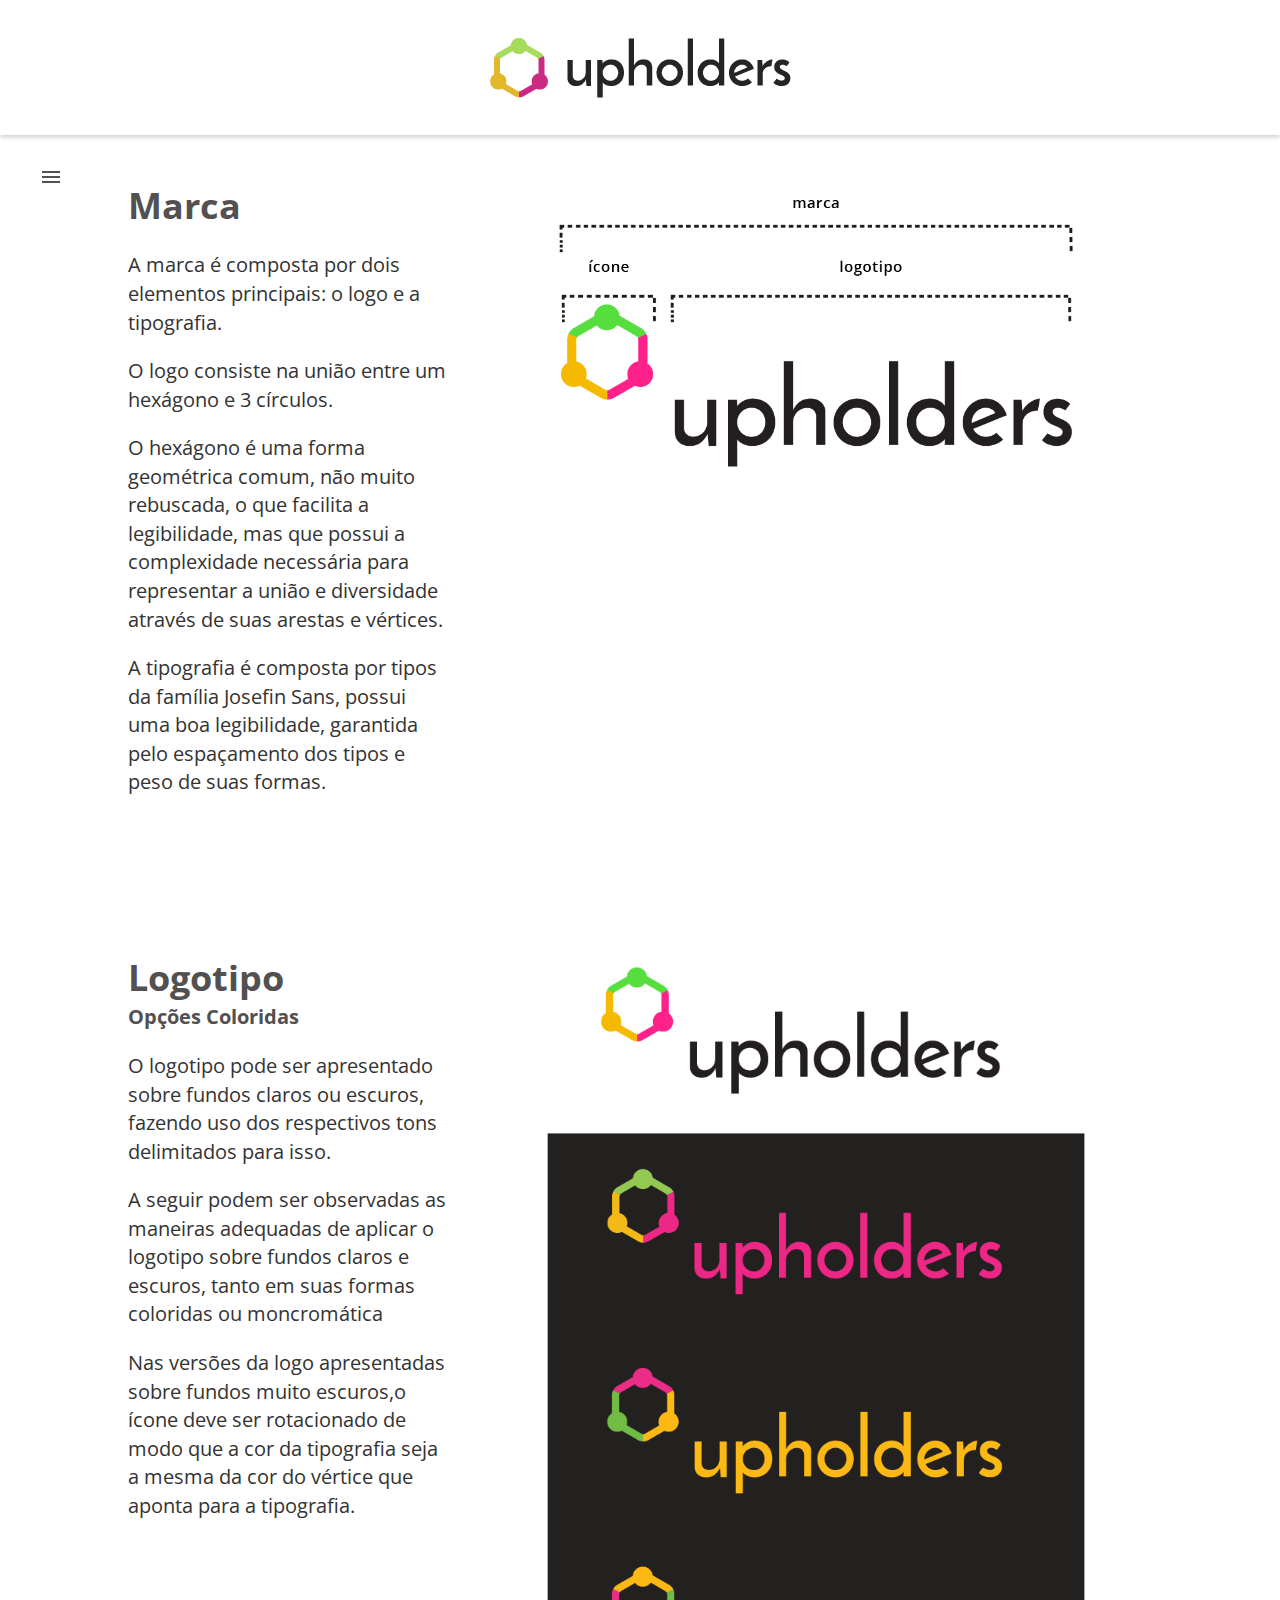
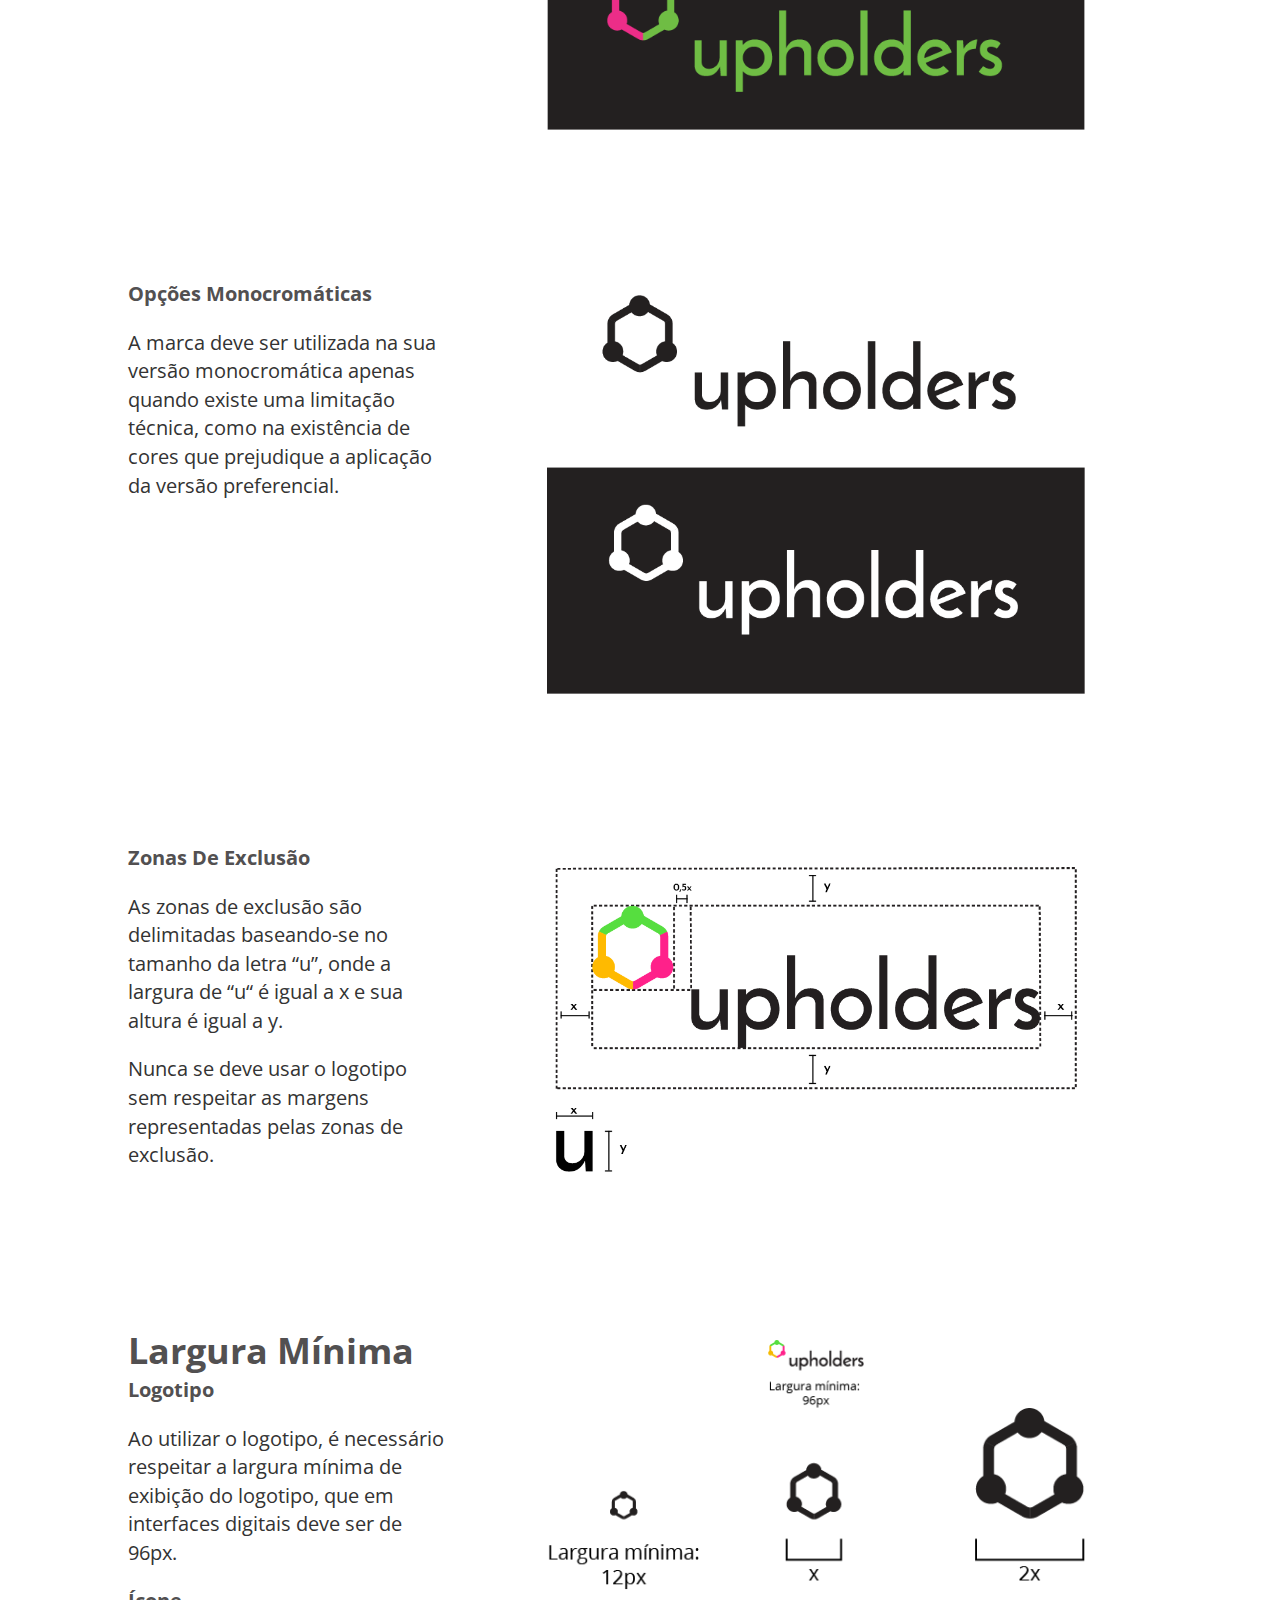
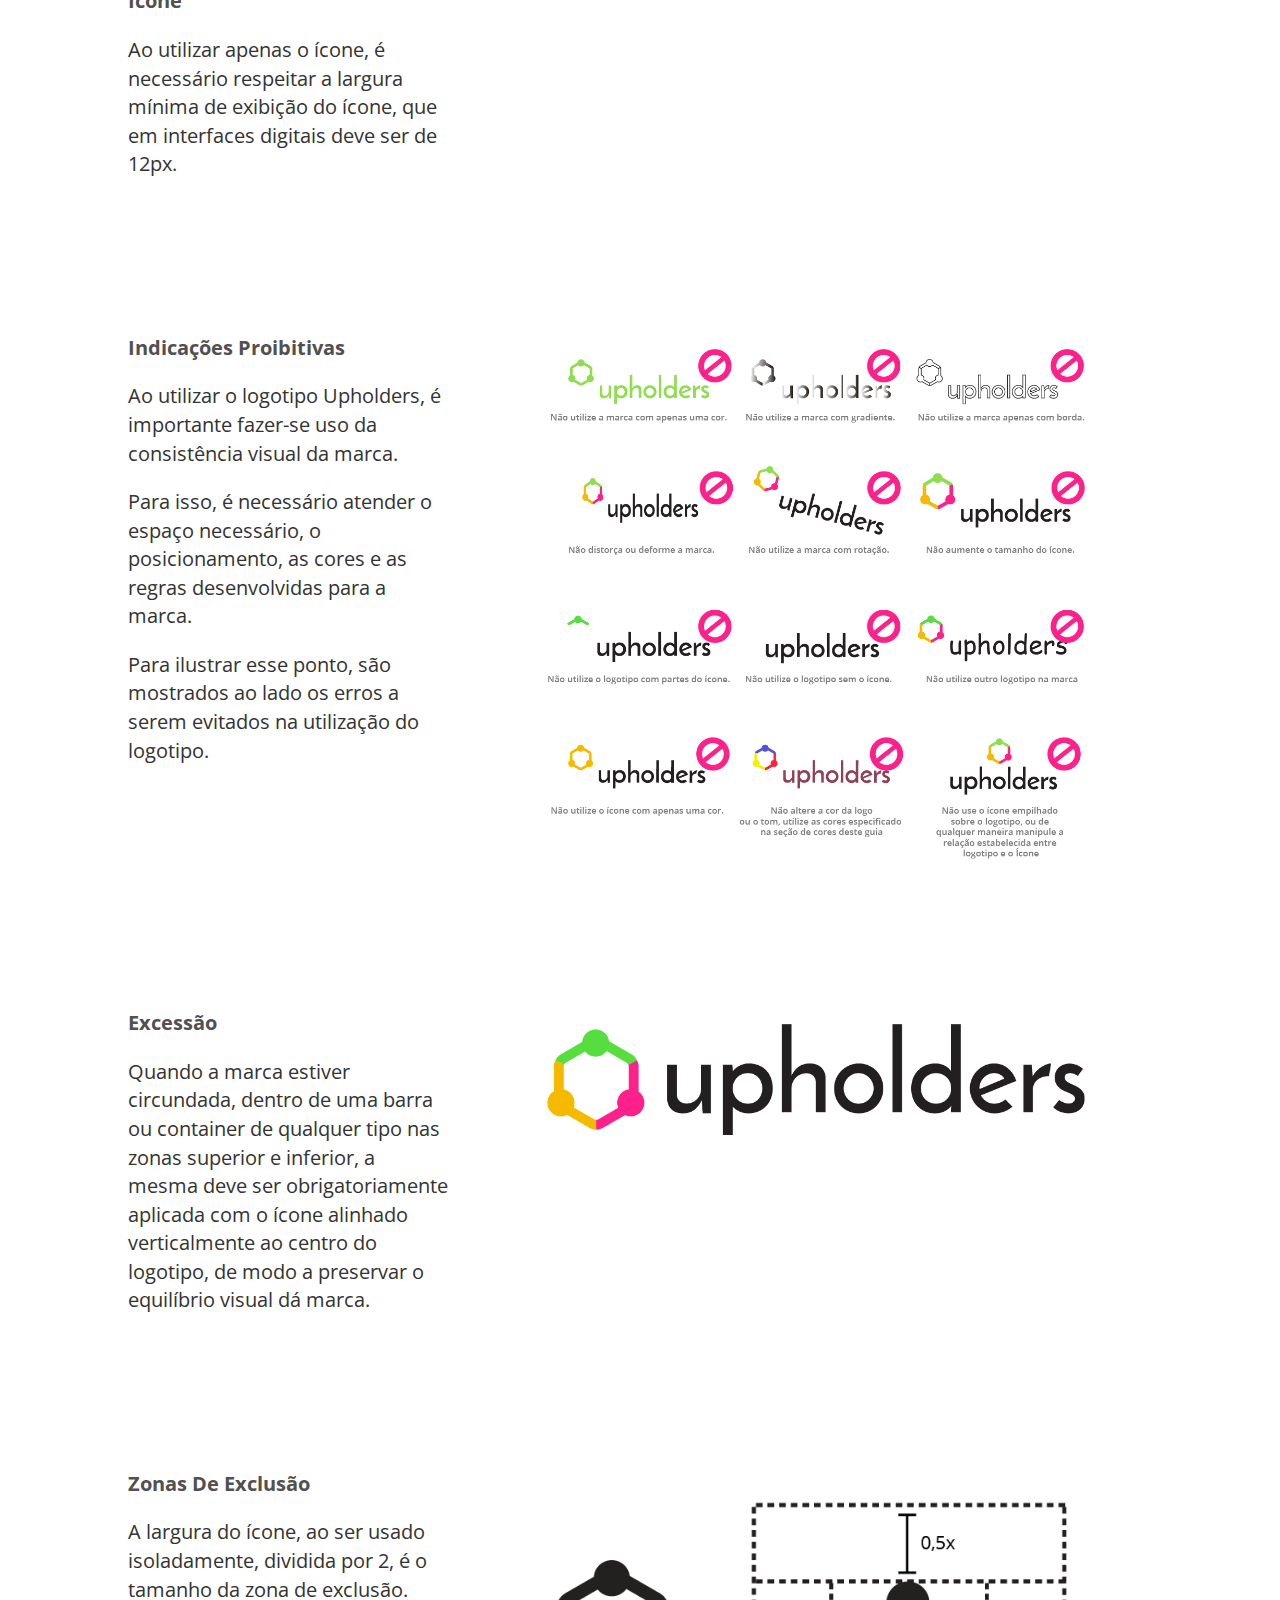
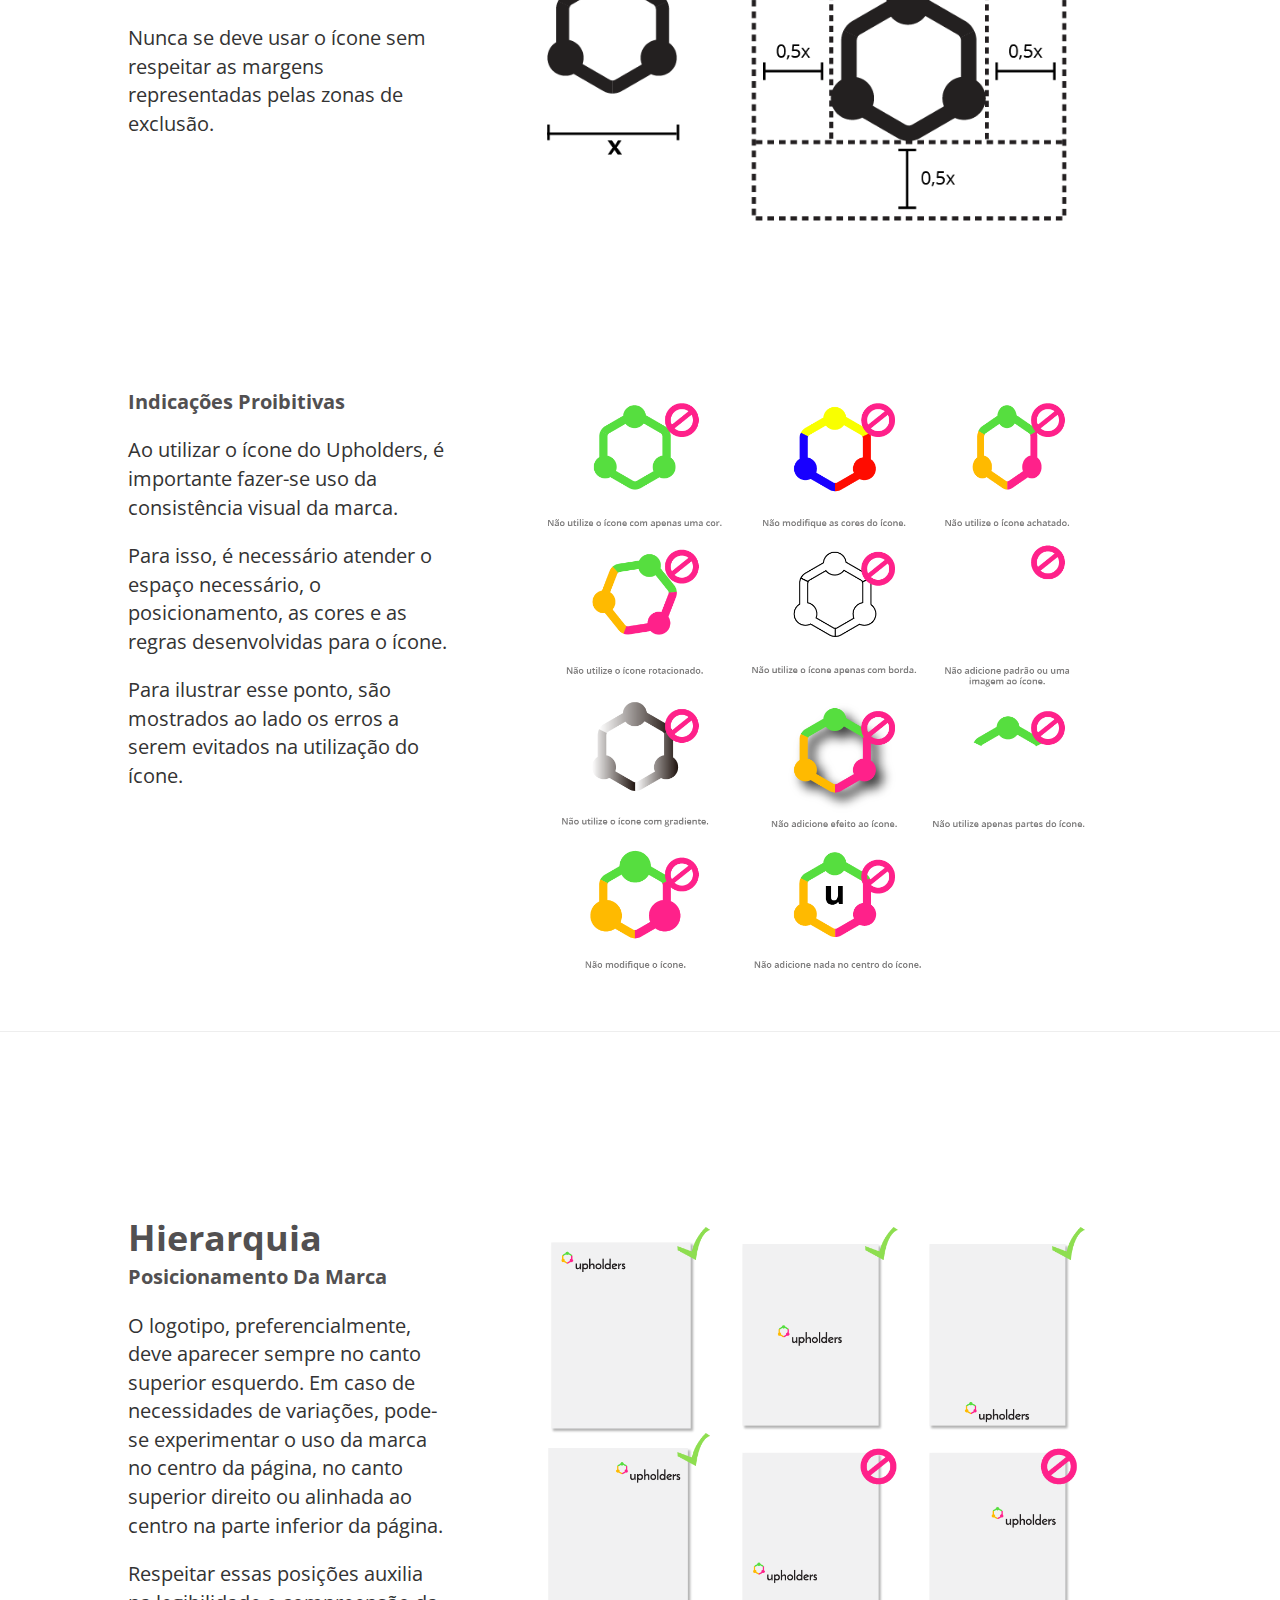
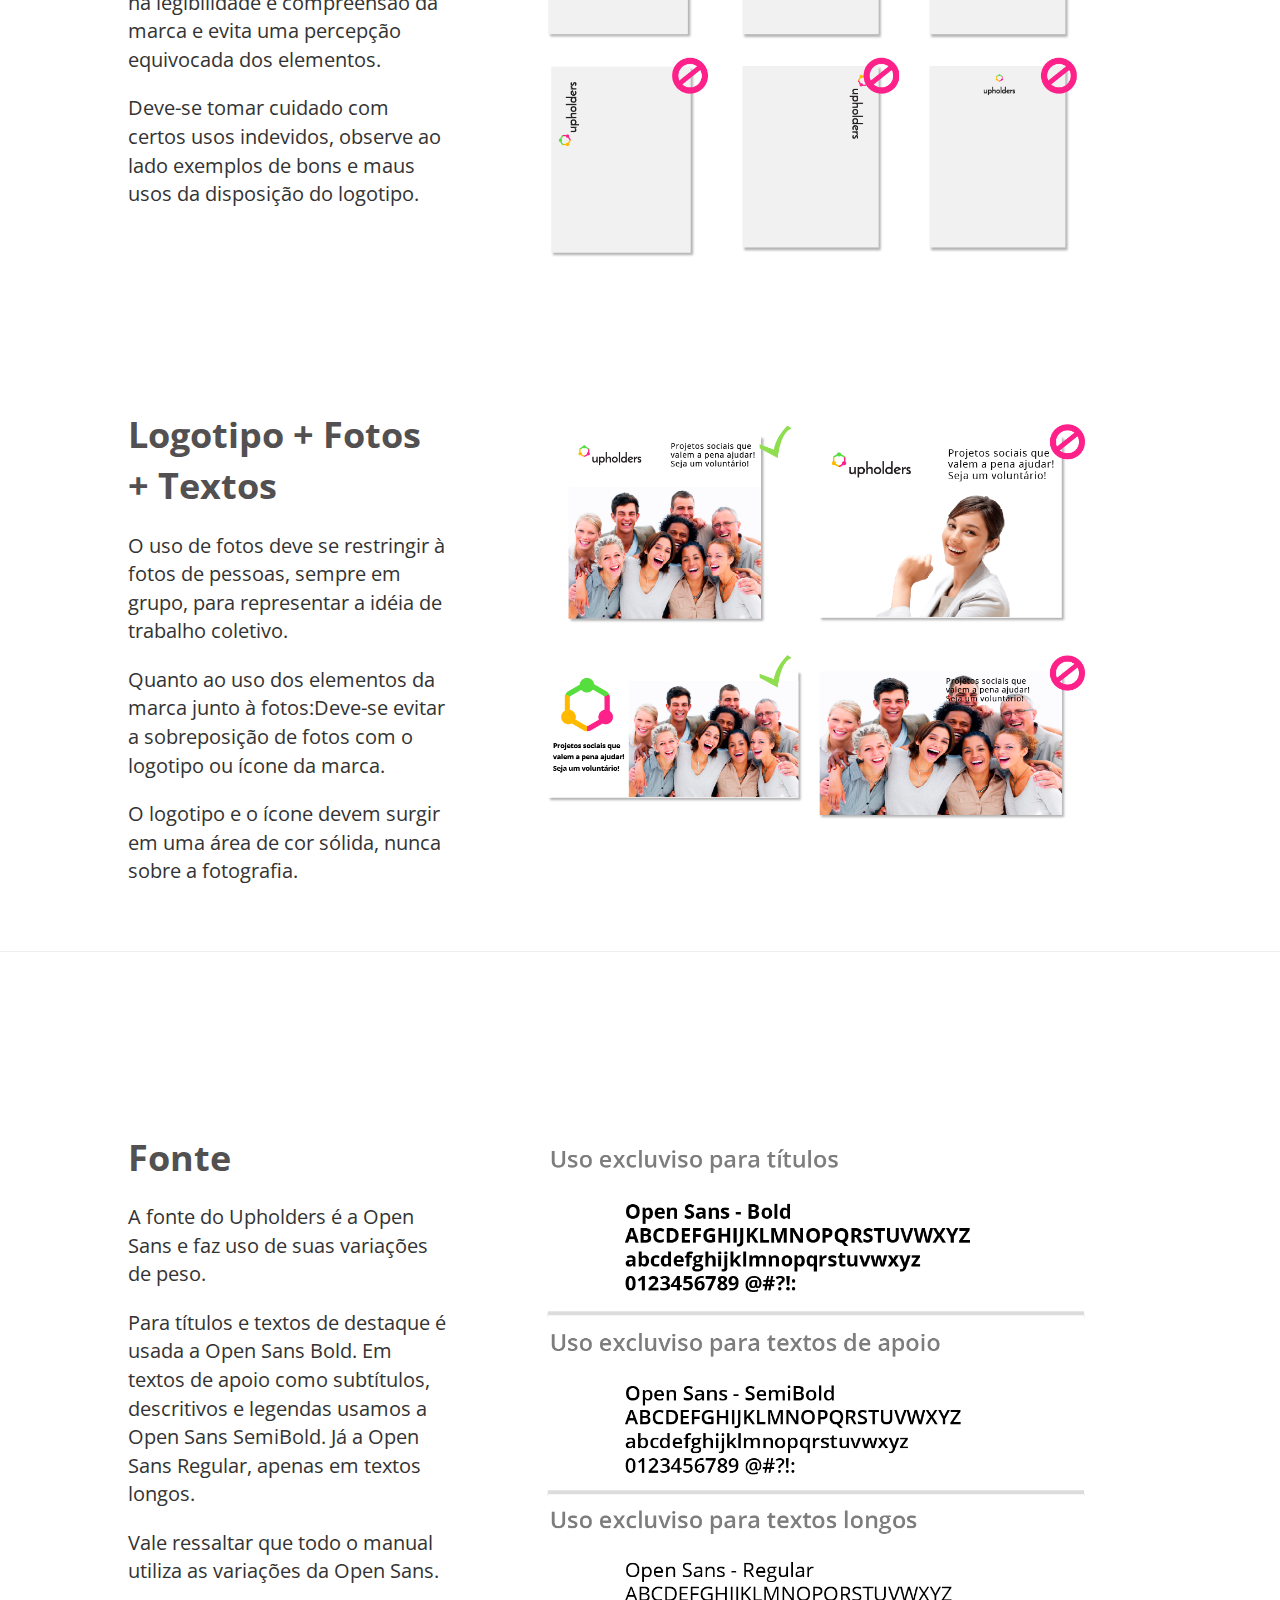
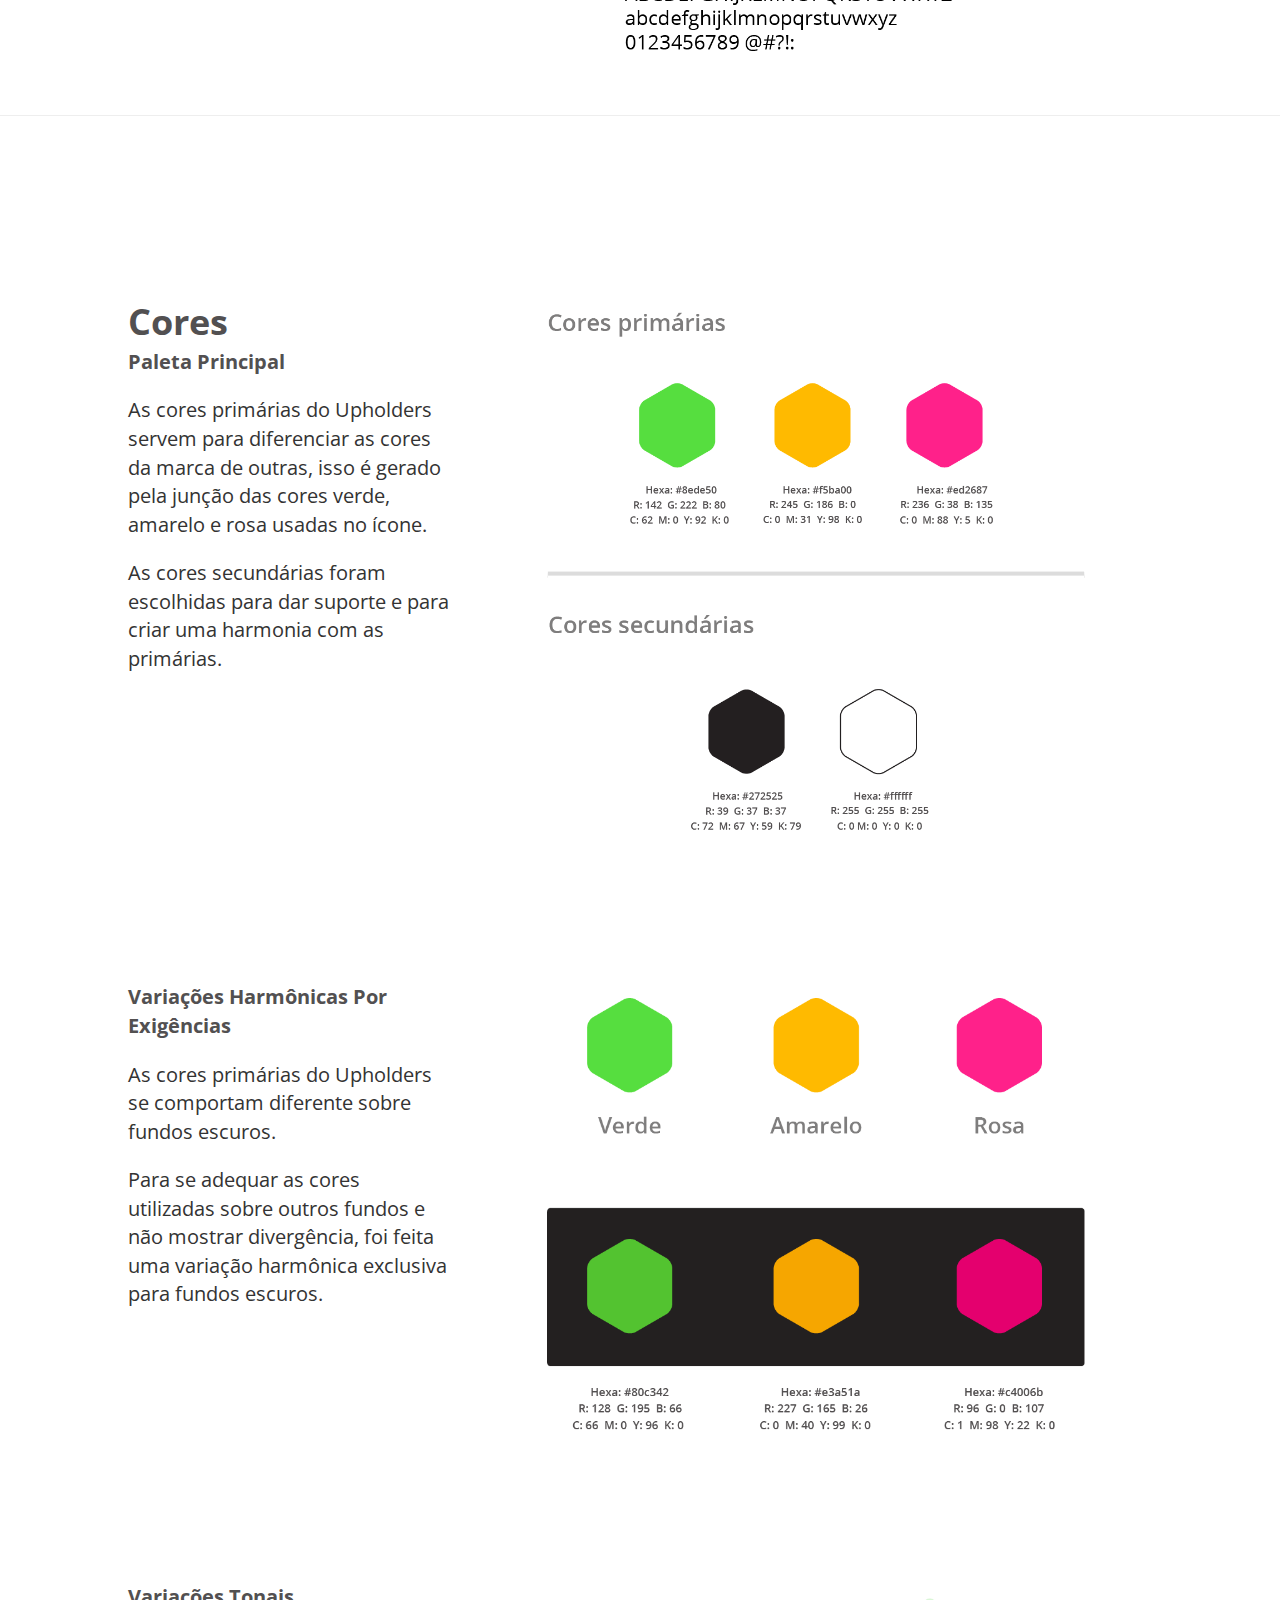
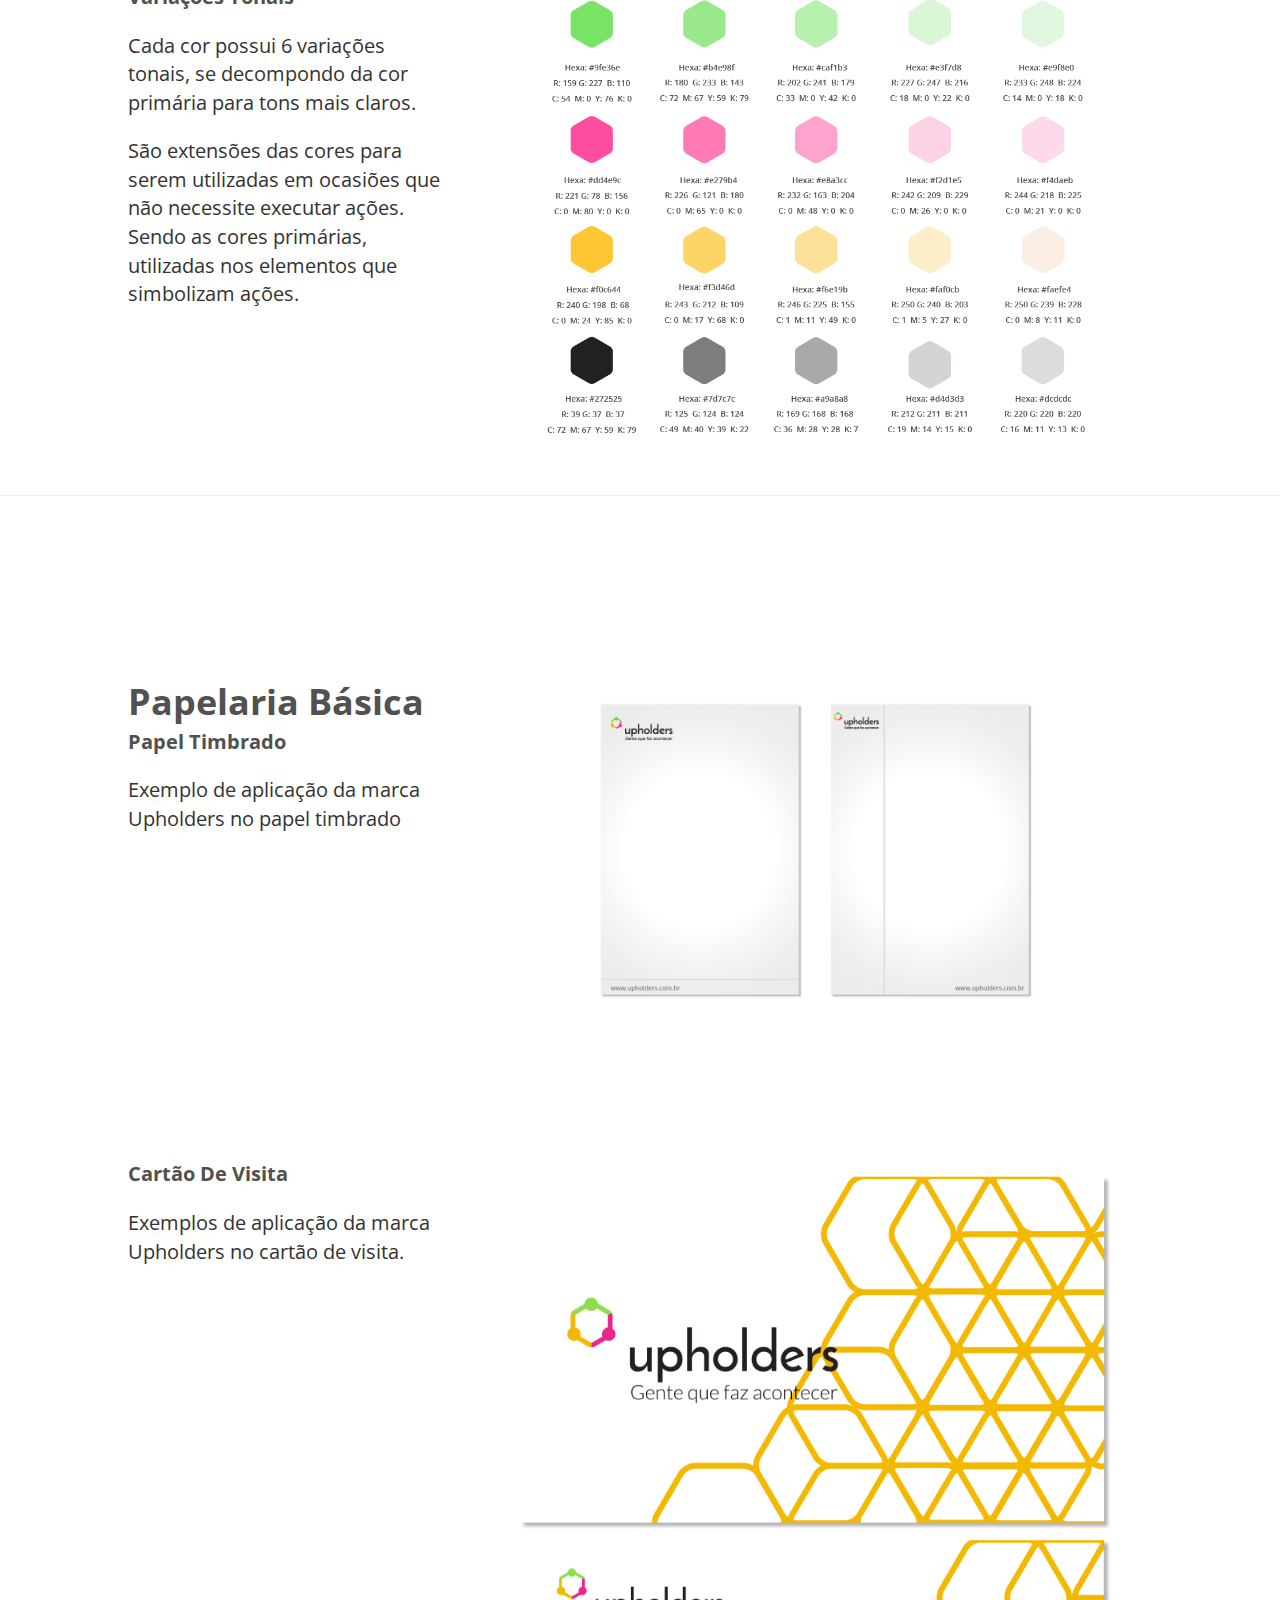
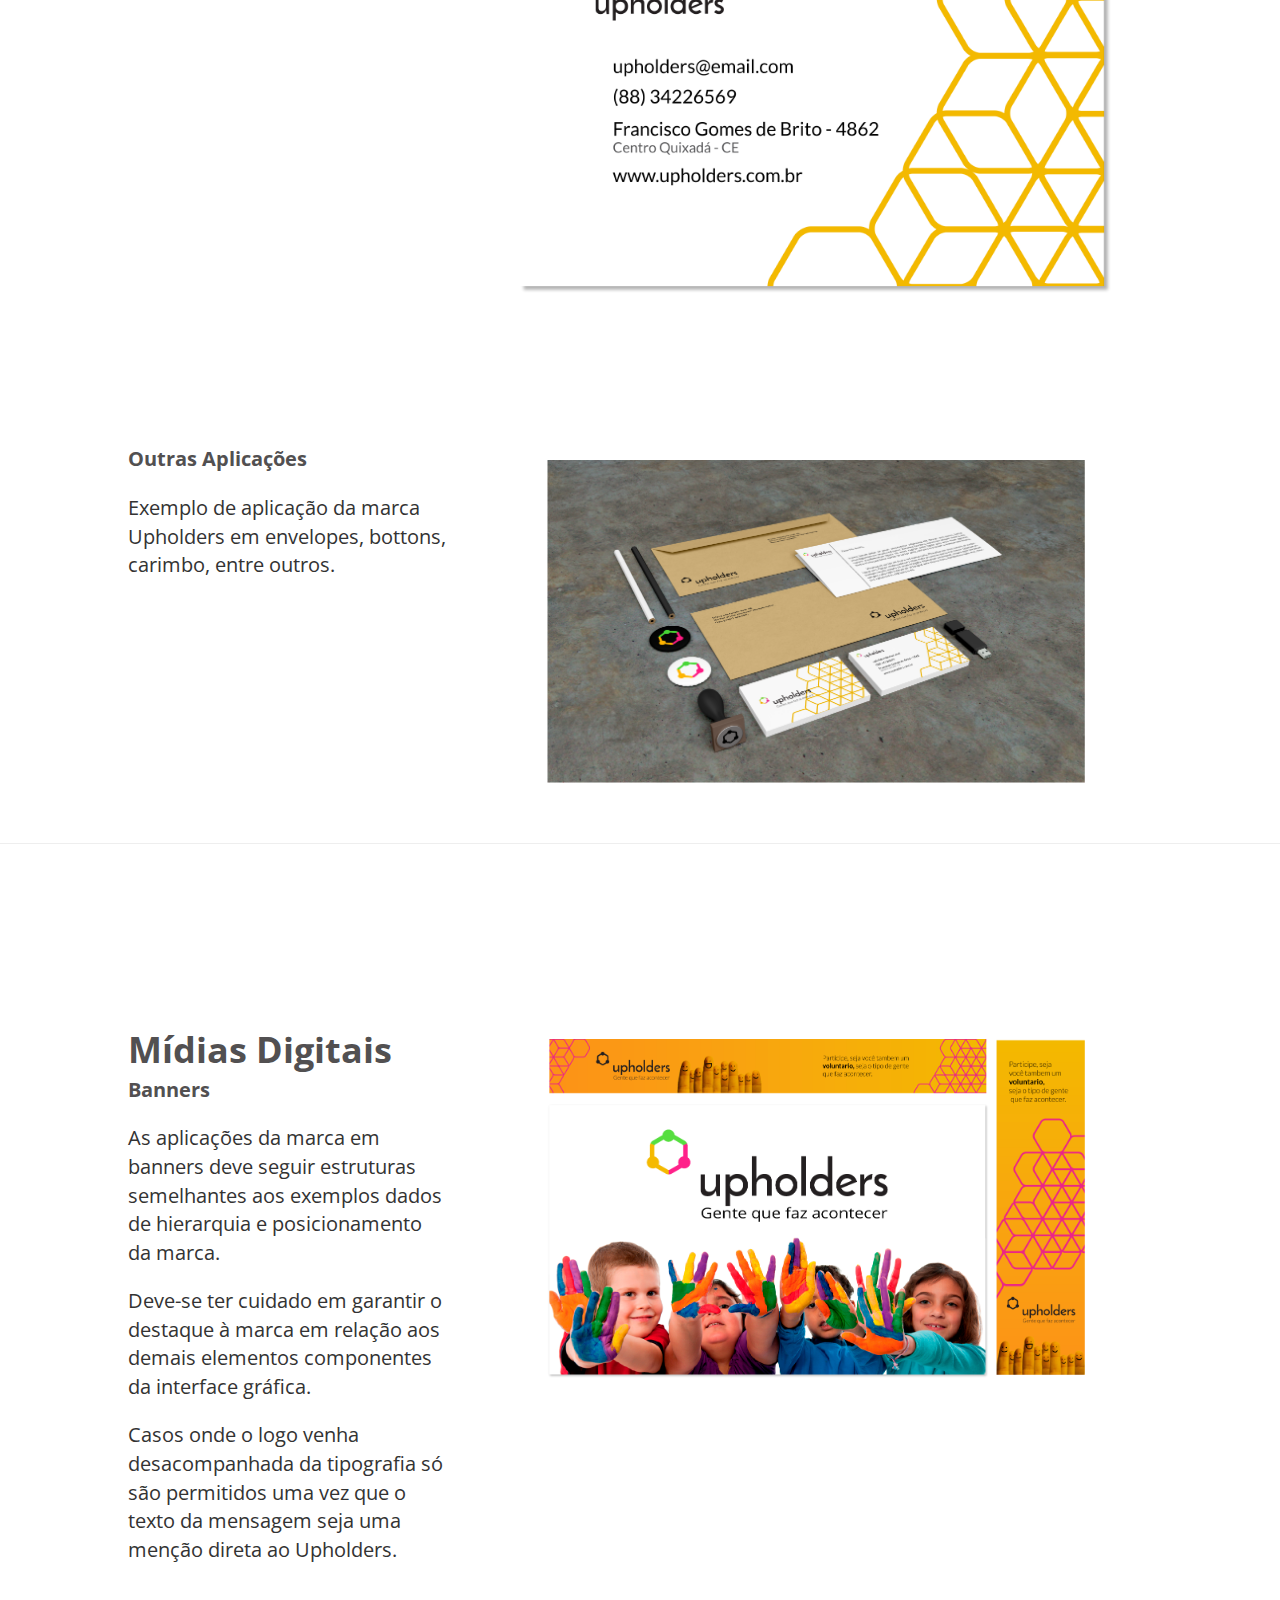
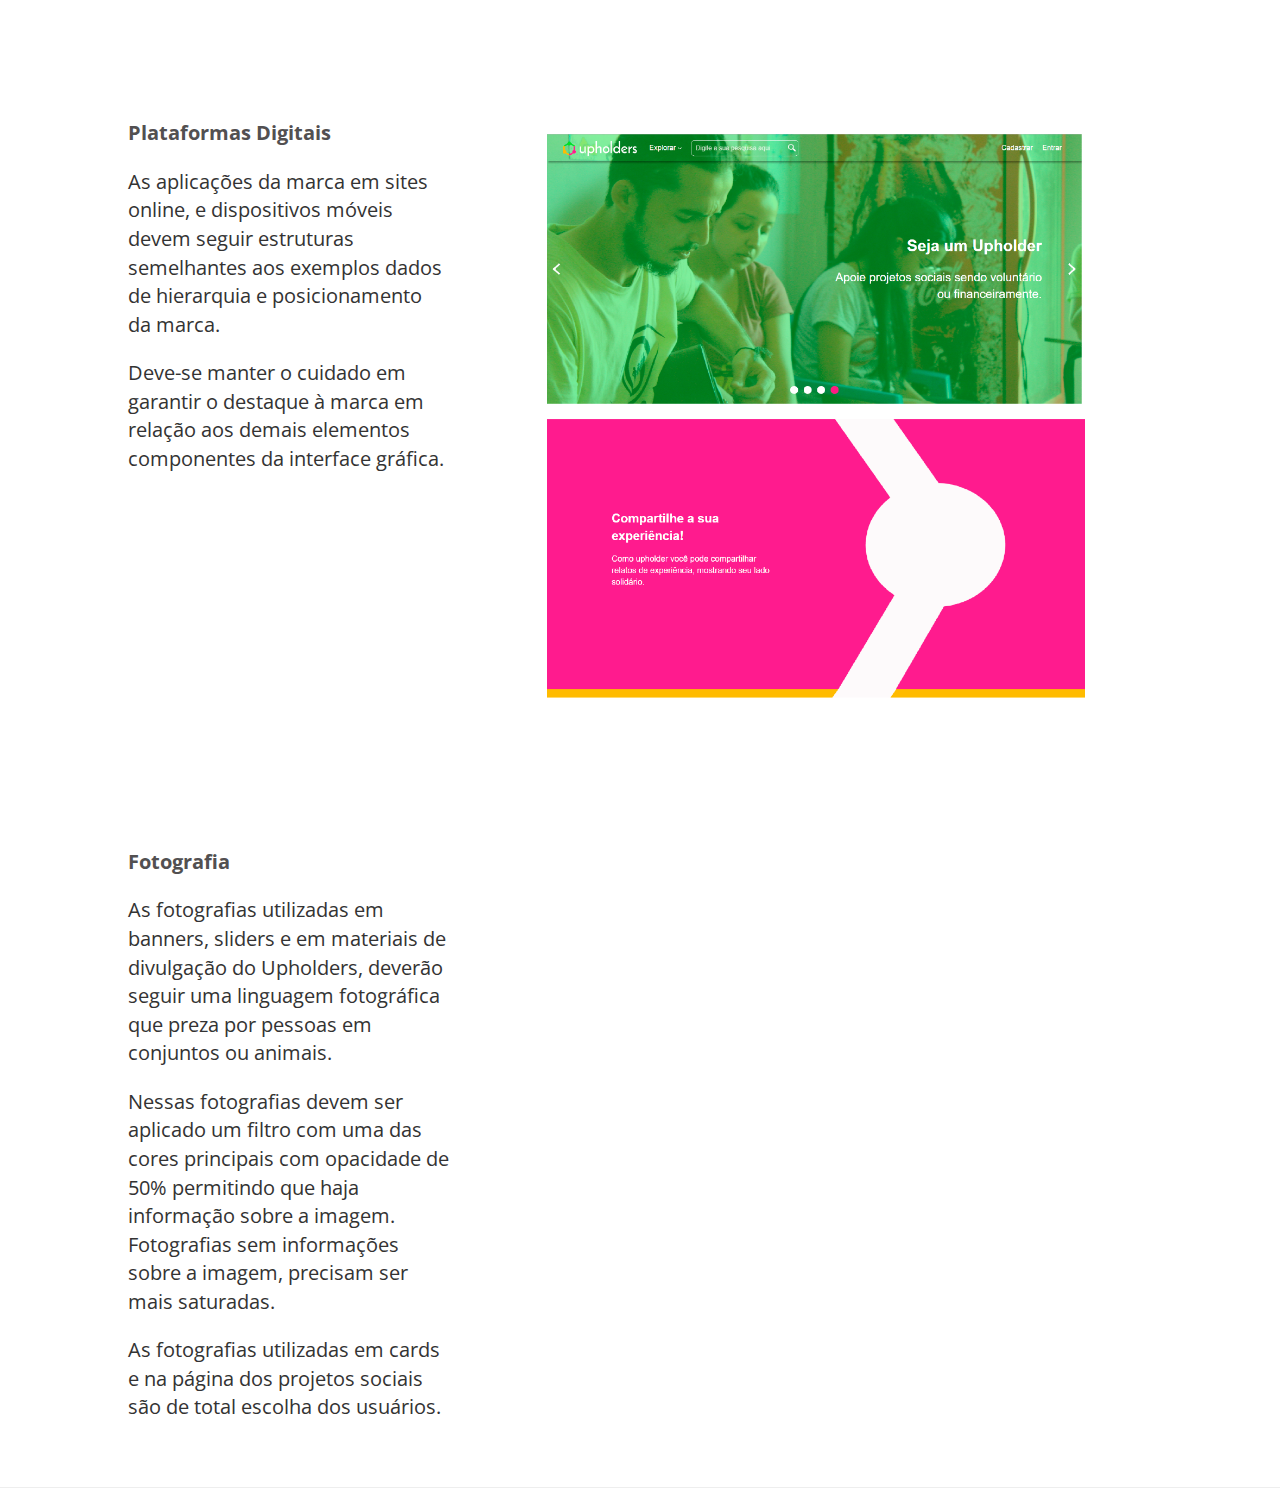
==== commit 99d75221: "up]" ====
--- a/branding/index.html
+++ b/branding/index.html
@@ -387,7 +387,7 @@
                 </div>
             </div>
         </div>
-        <div id="section6" class="container" > <span>Seção Esperando Conteudo!</span> 
+        <div id="section6" class="container" >
             <div class="row" id="sub-content18">
                 <div class="col-sm-4">
                     <h2>Mídias digitais</h2>
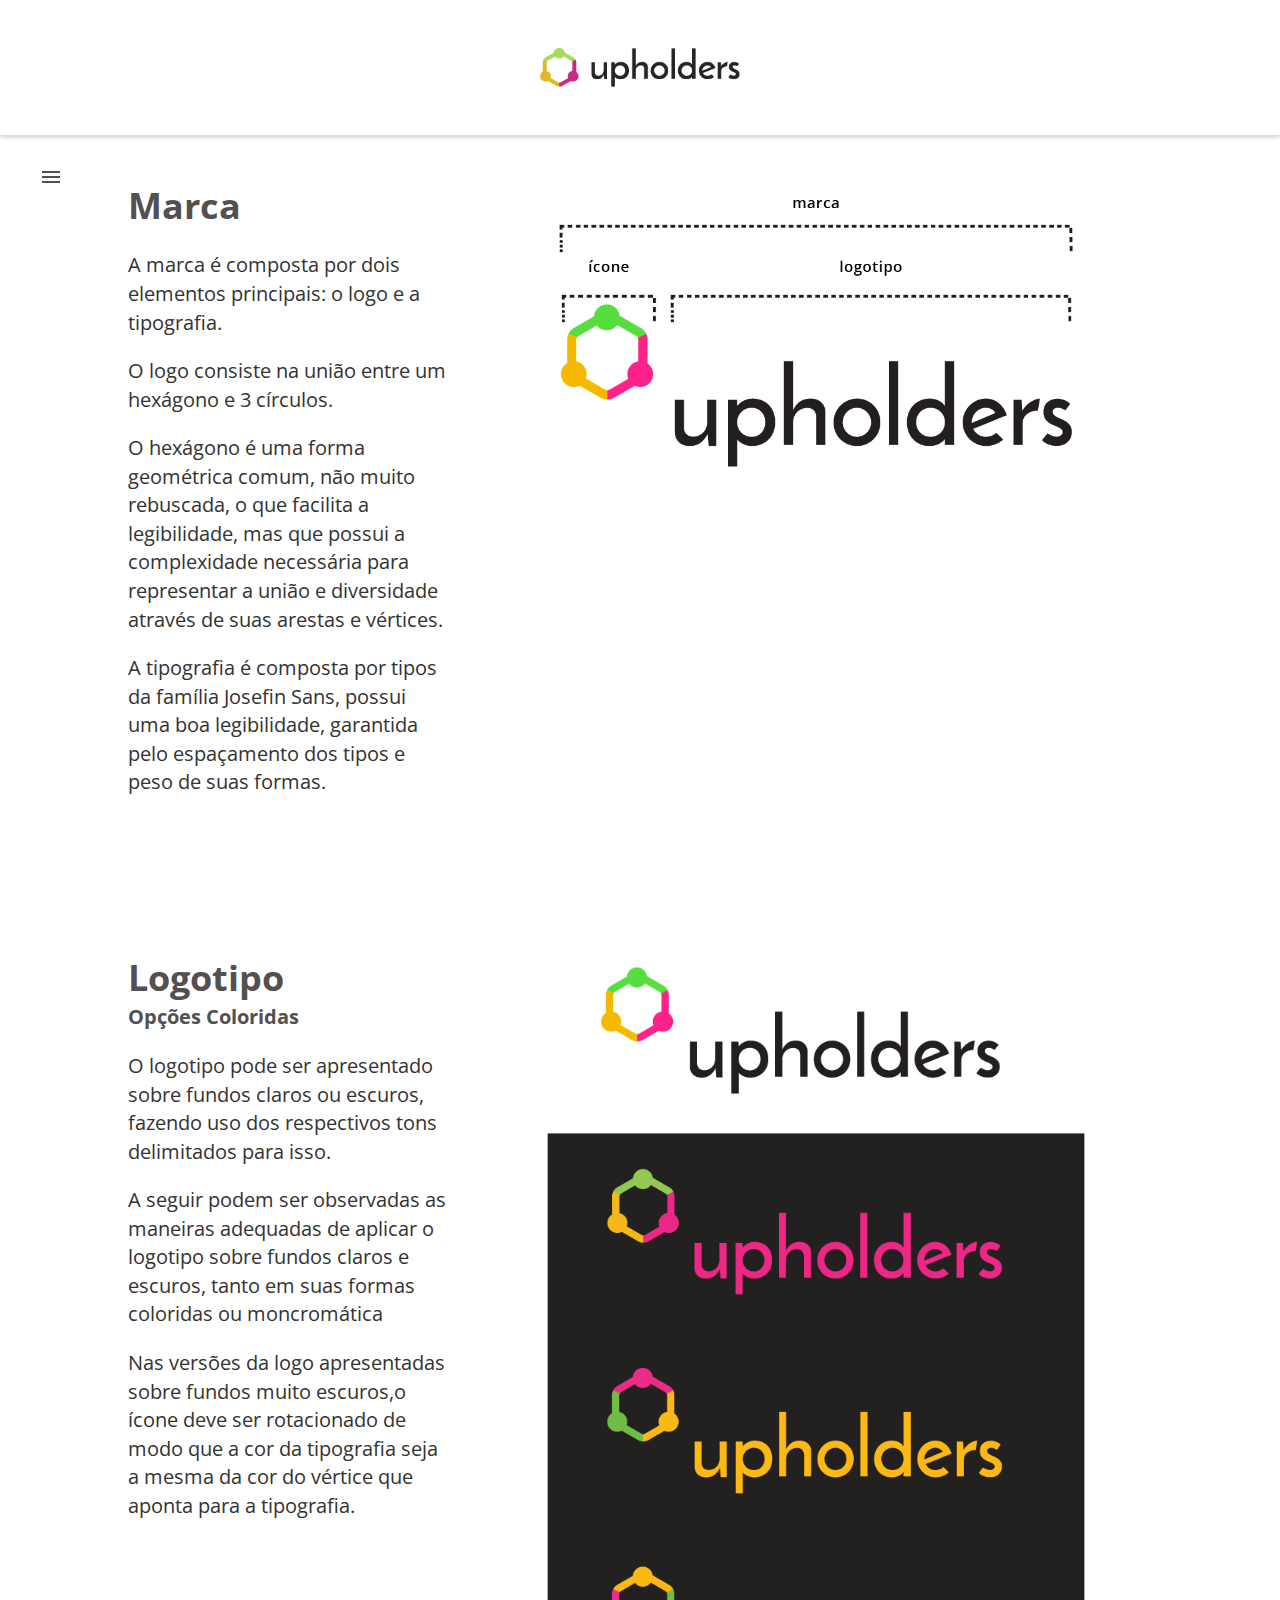
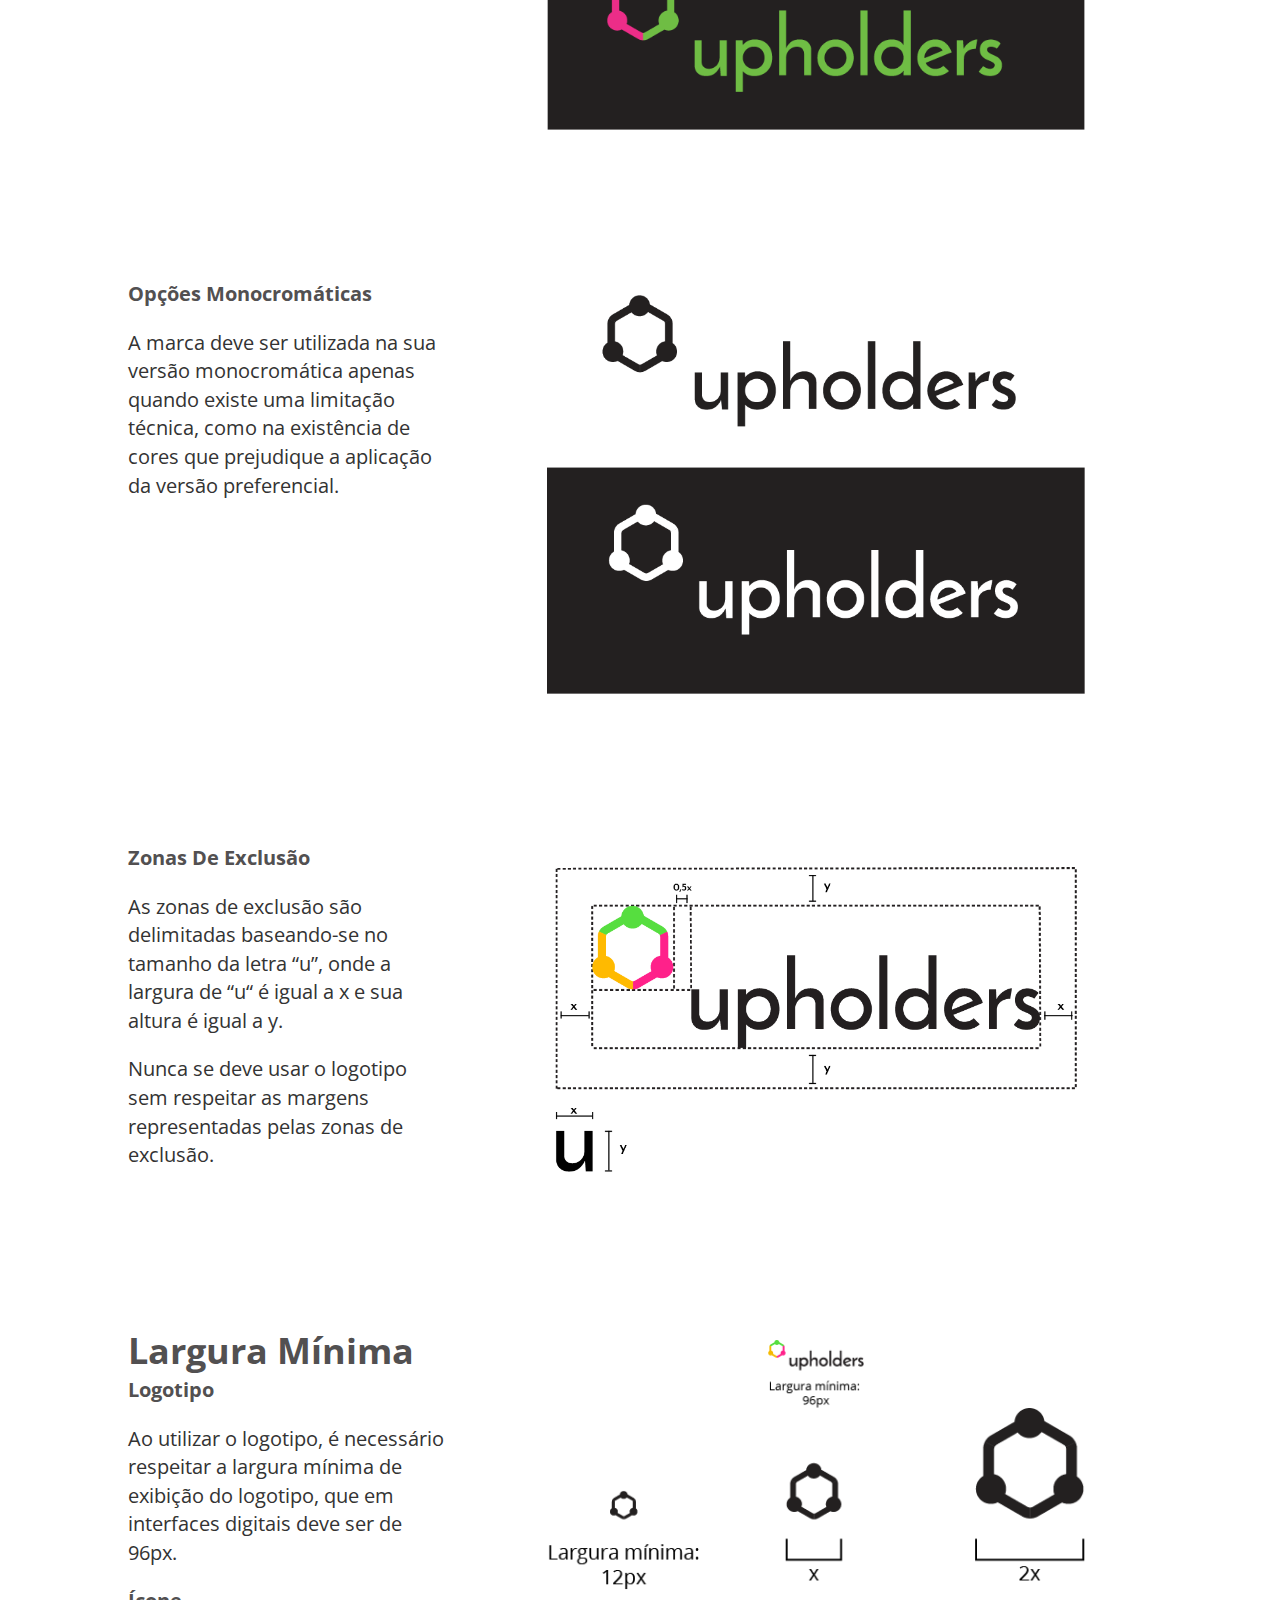
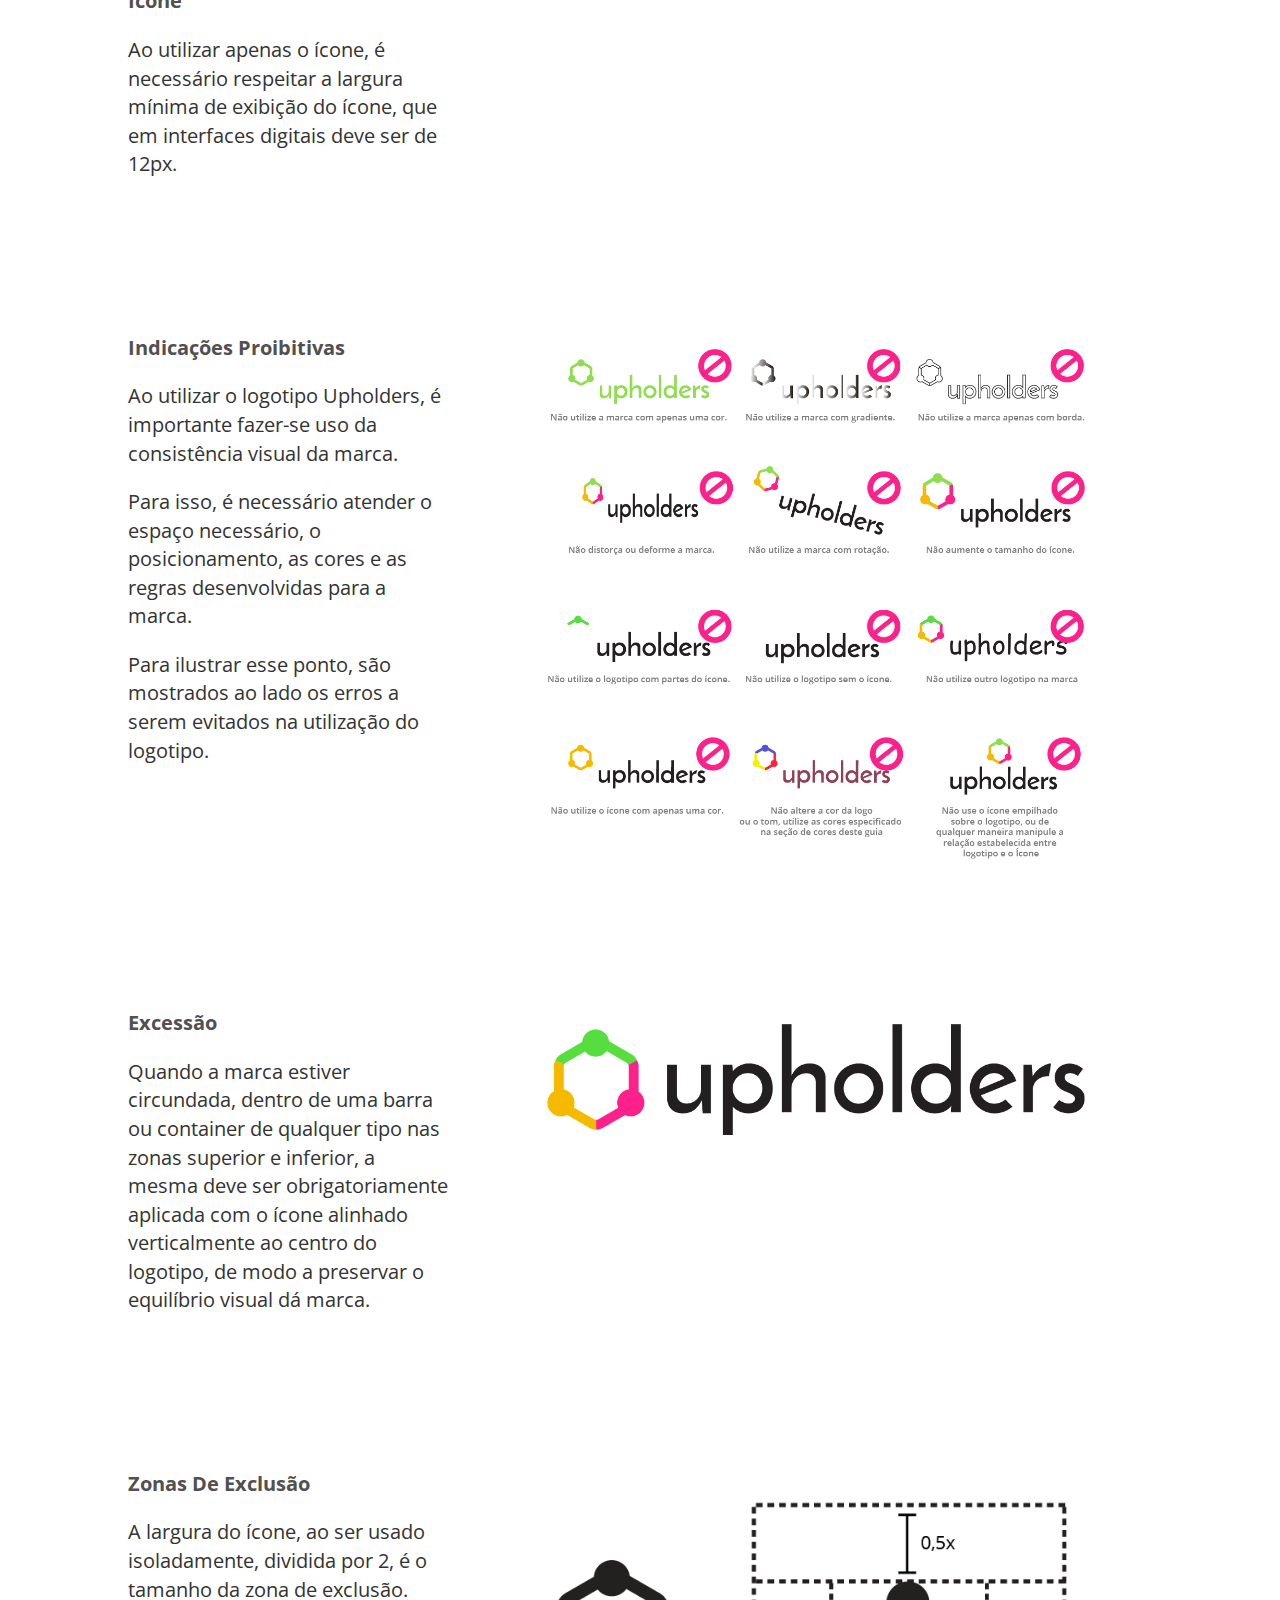
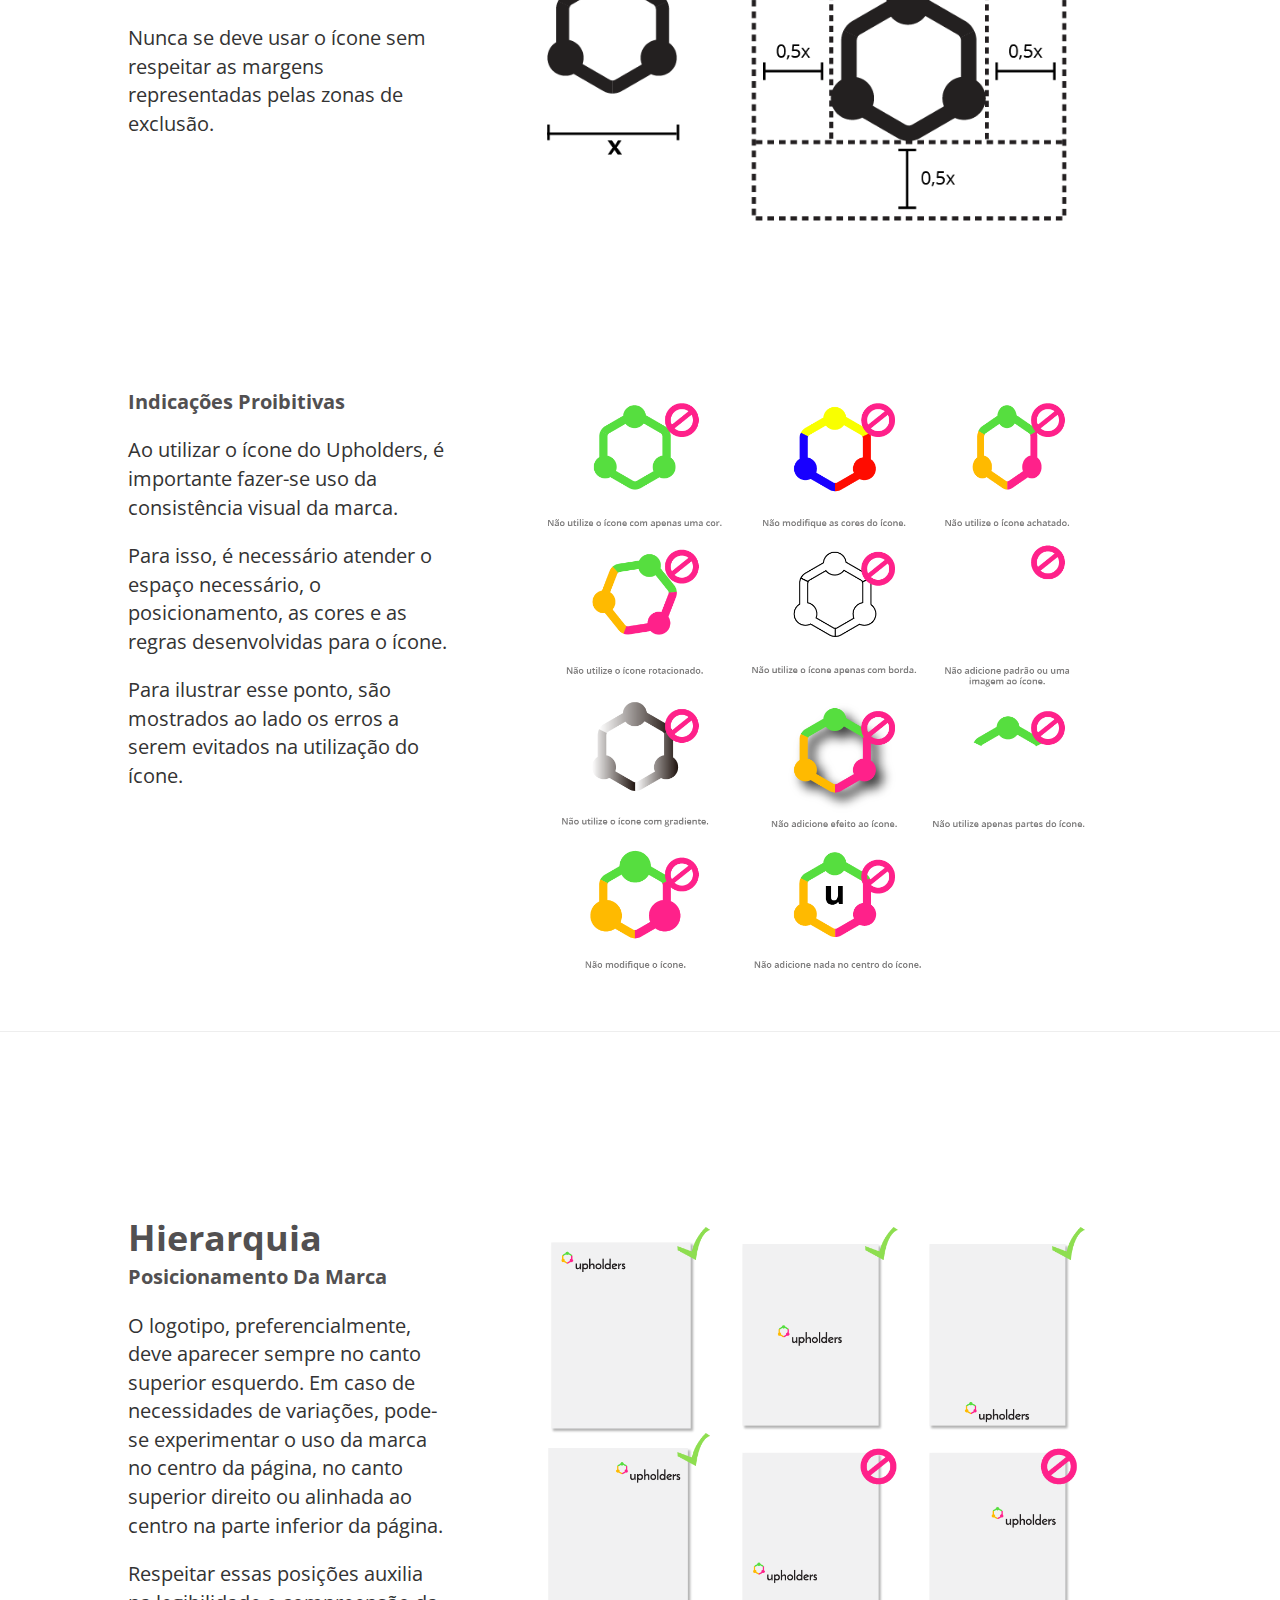
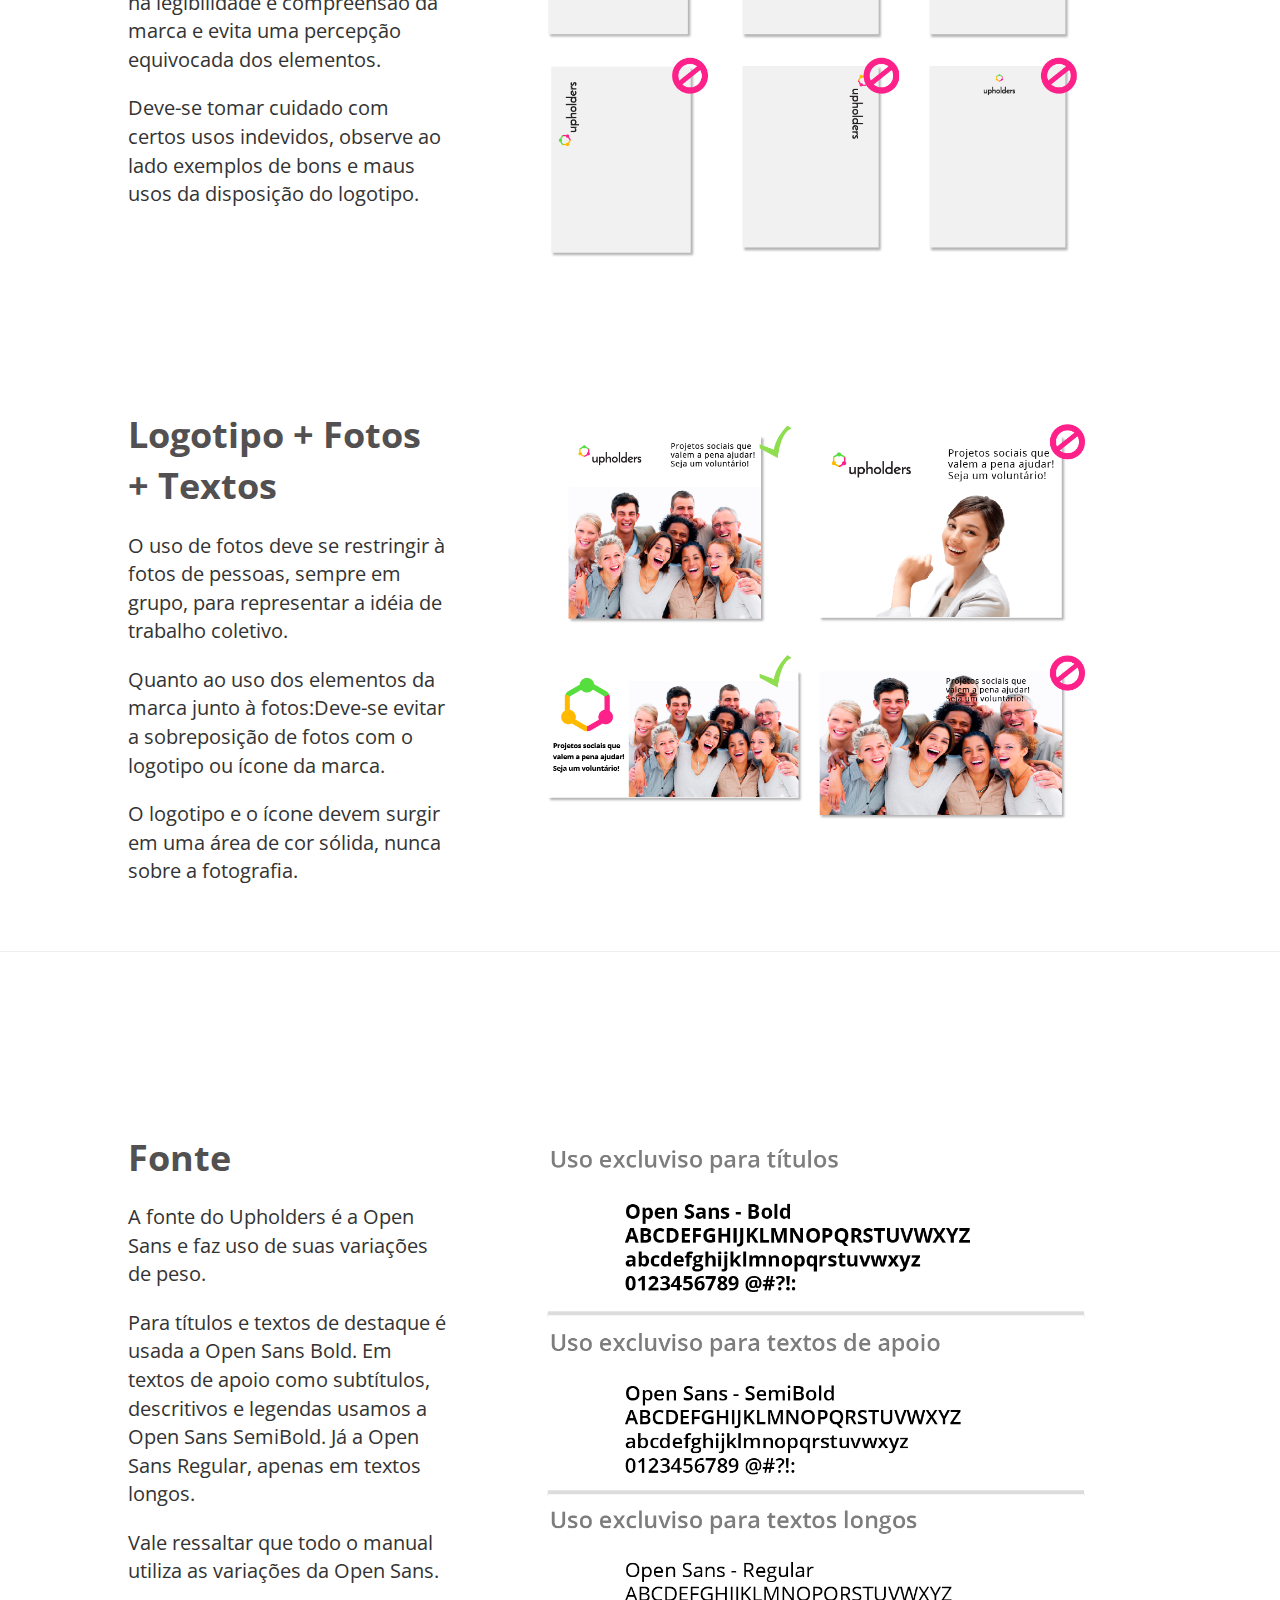
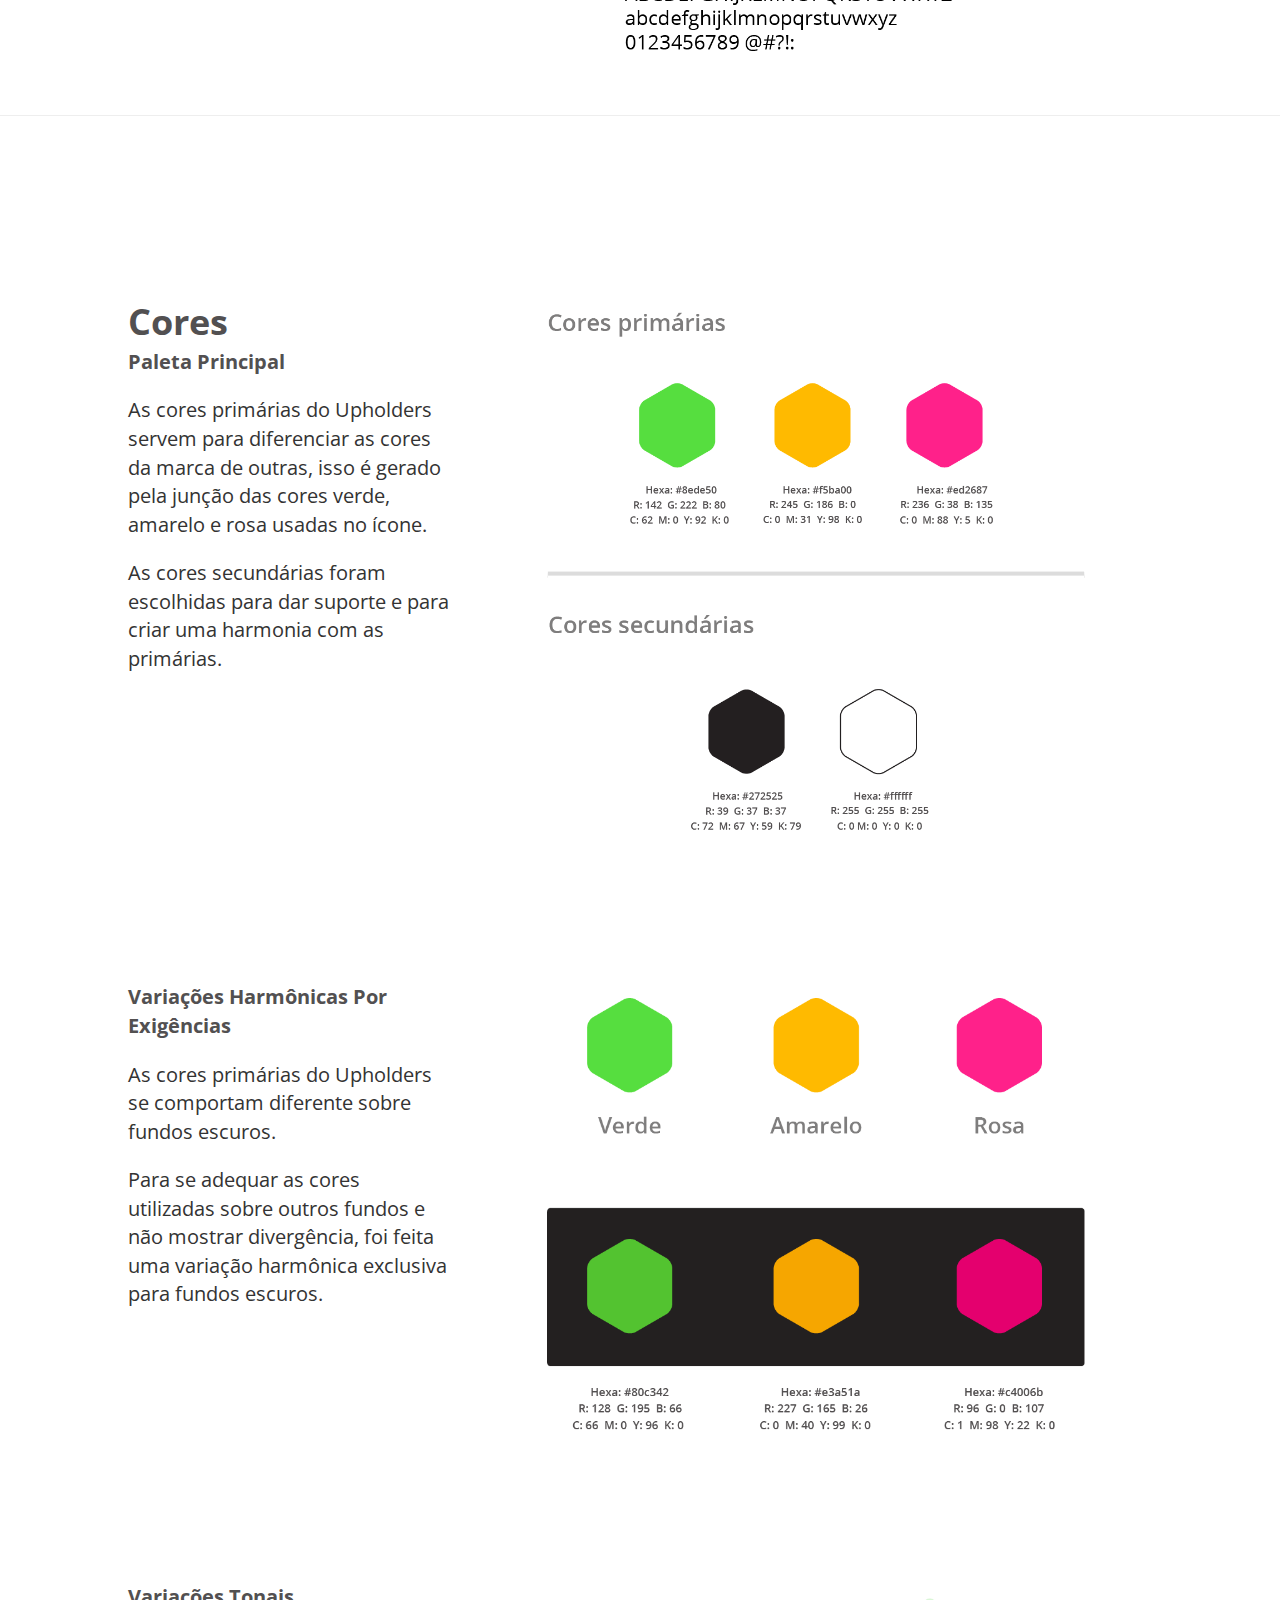
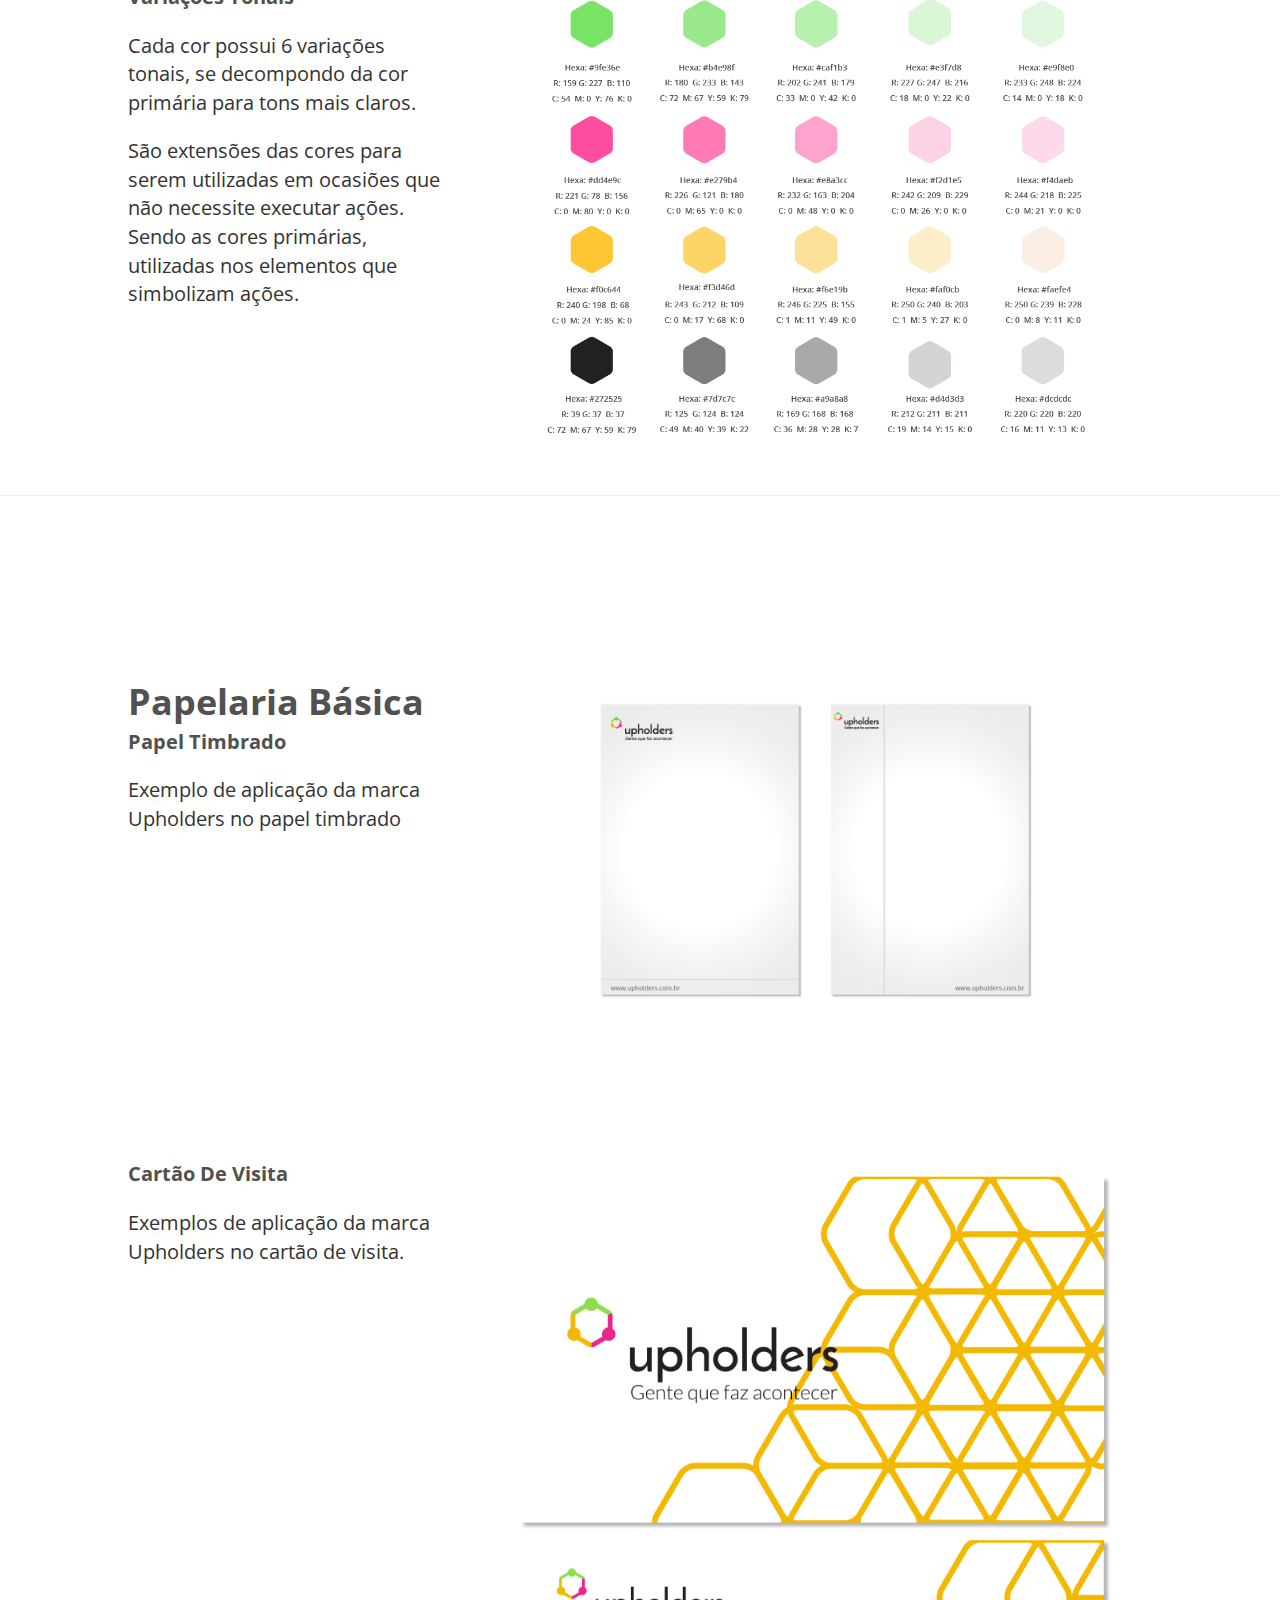
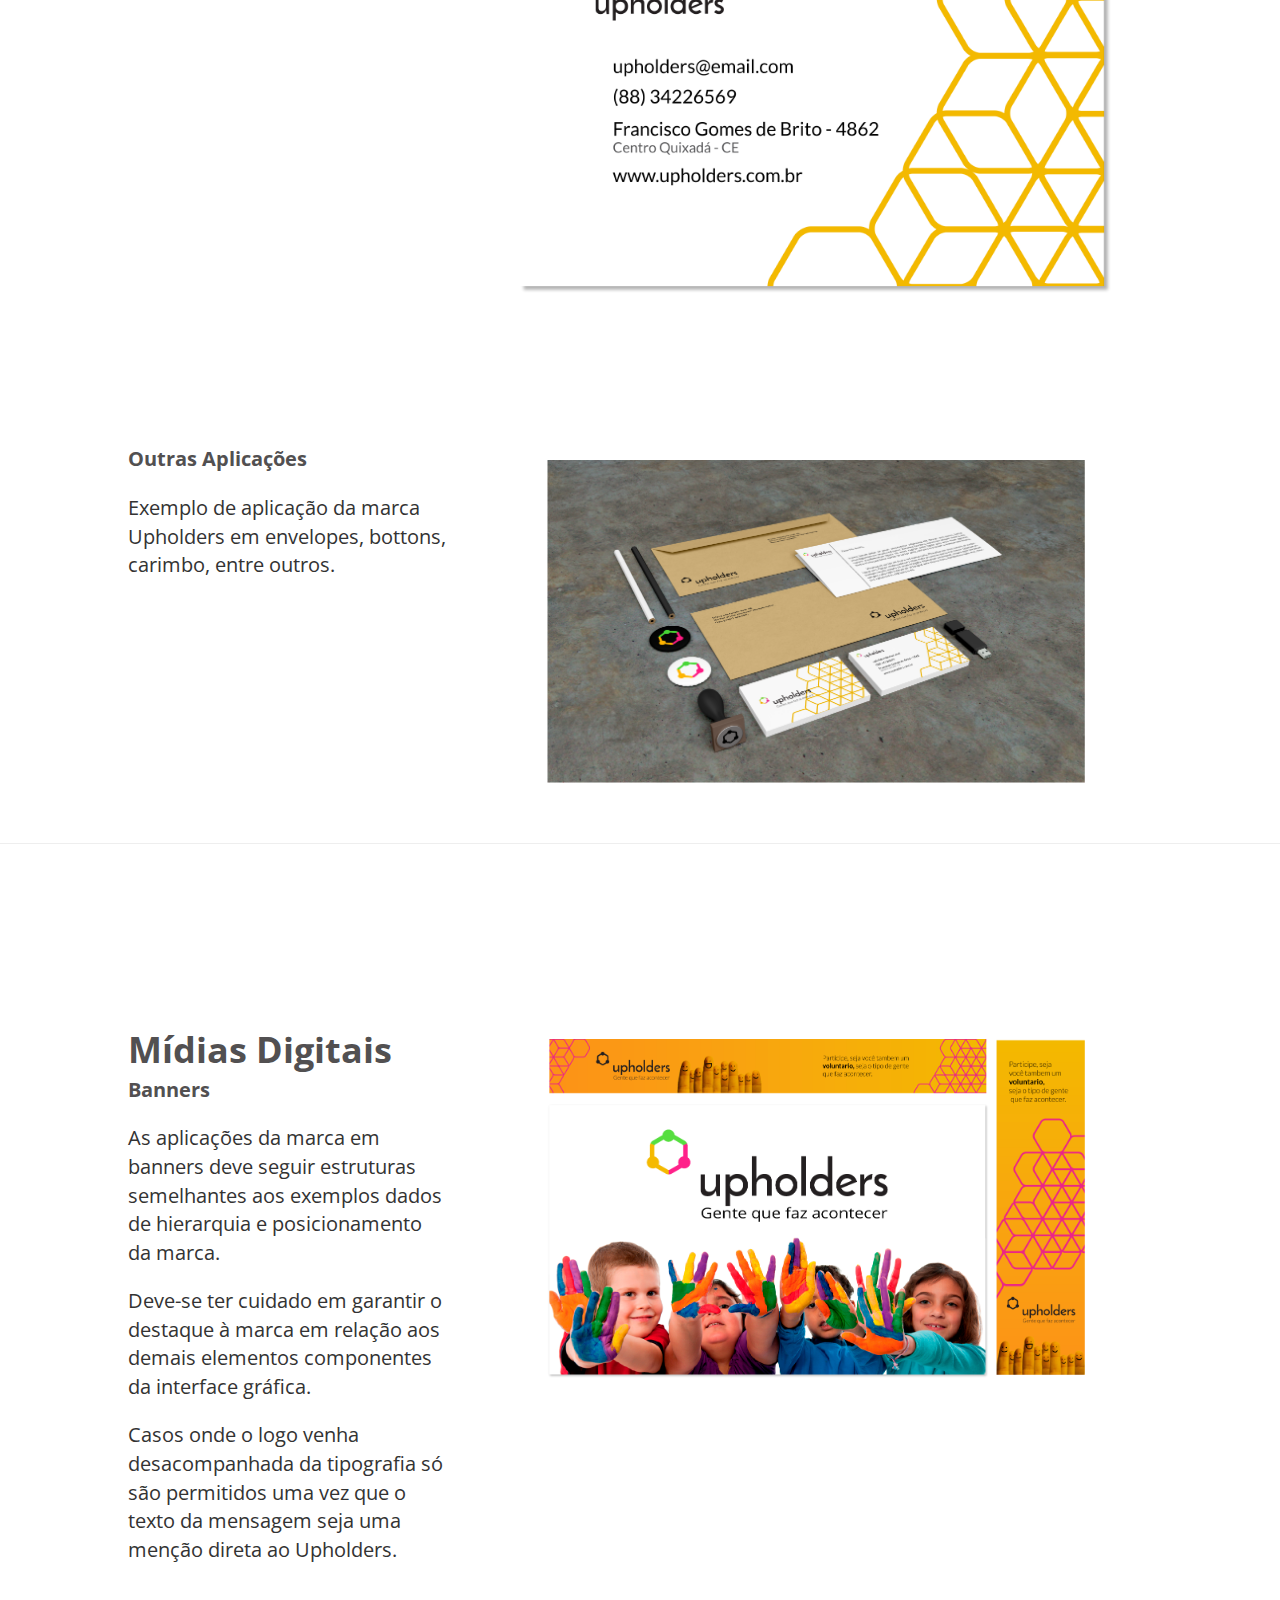
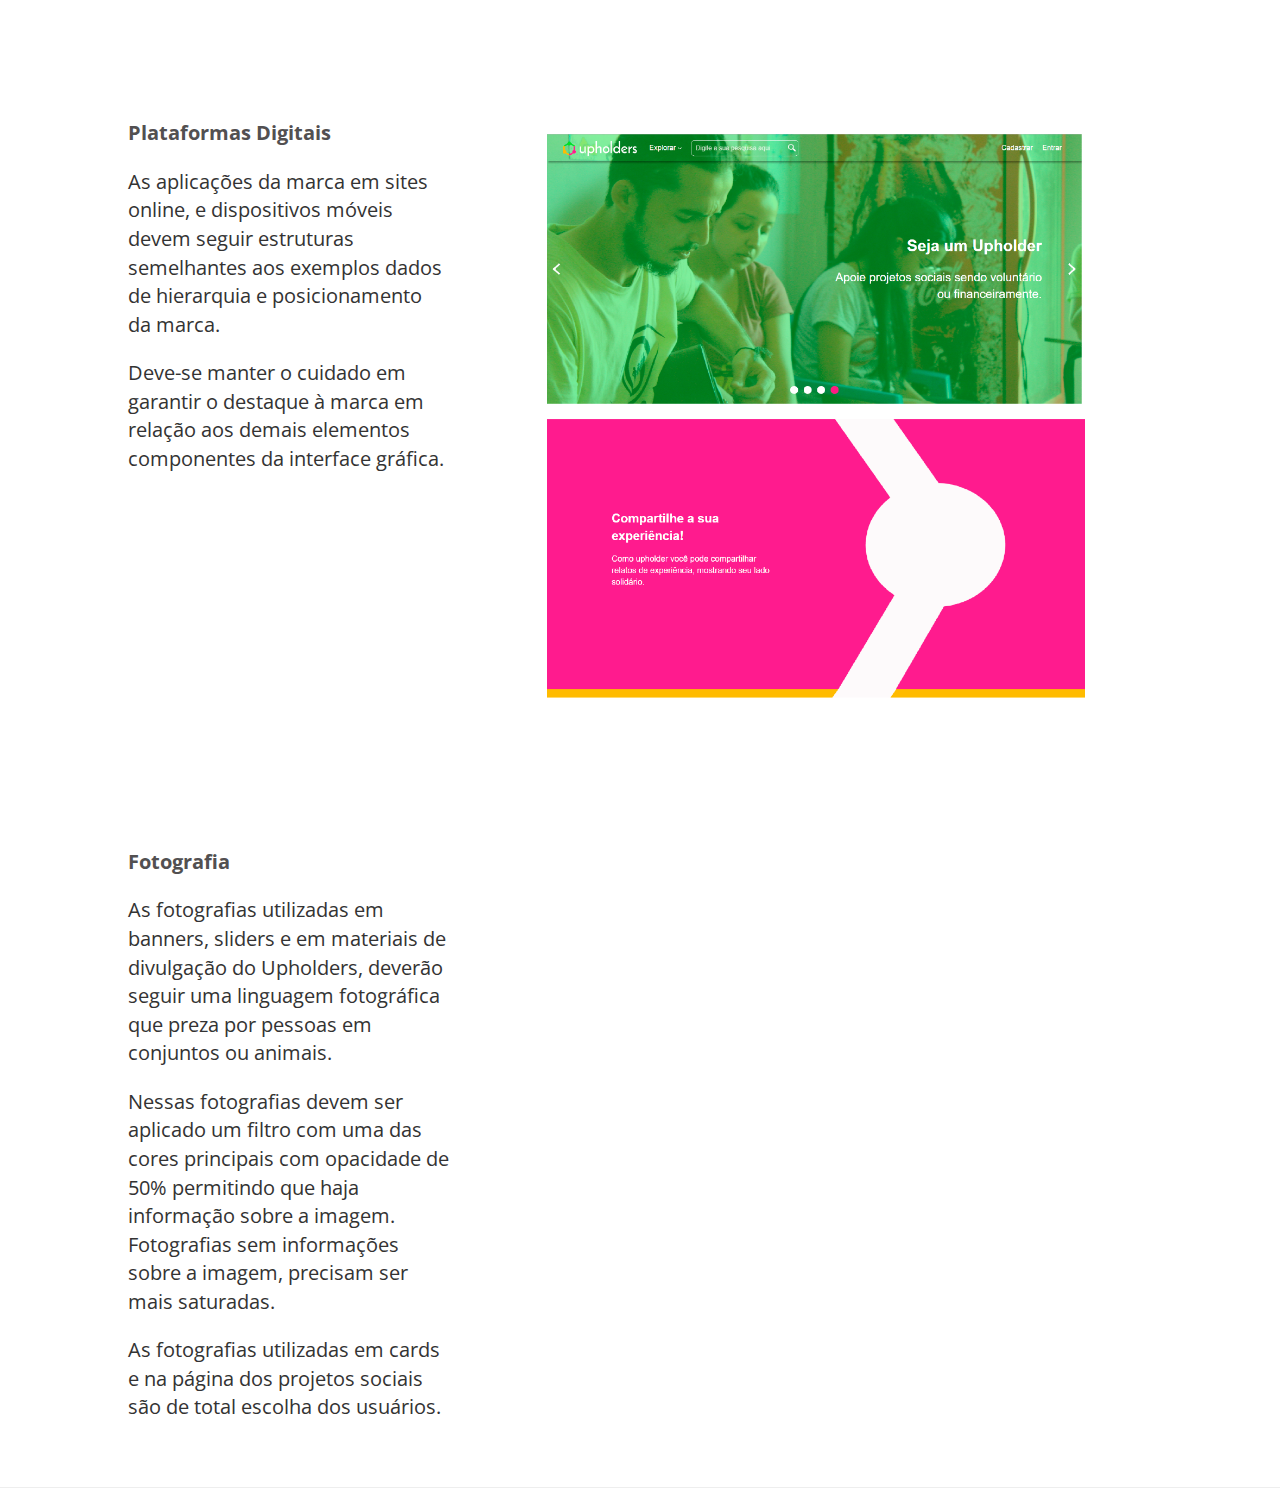
==== commit ef05ac69: "up" ====
--- a/branding/index.html
+++ b/branding/index.html
@@ -4,7 +4,7 @@
     <meta charset="UTF-8">
     <meta name="viewport" content="width=device-width, initial-scale=1.0">
     <meta http-equiv="X-UA-Compatible" content="ie=edge">
-    <link rel="shortcut icon" href="img/icone.png">
+    <link rel="shortcut icon" href="../img/icone.png">
     <title>Upholders | Diretrizes da marca</title>
 
     <!-- Css Padrão -->
--- a/branding/css/master.css
+++ b/branding/css/master.css
@@ -117,7 +117,7 @@
 }
 
 #navegador-principal #upholders{
-    height: 50%;
+    width: 200px;
 }
 
 /*#navegador-principal.fixed.hide{
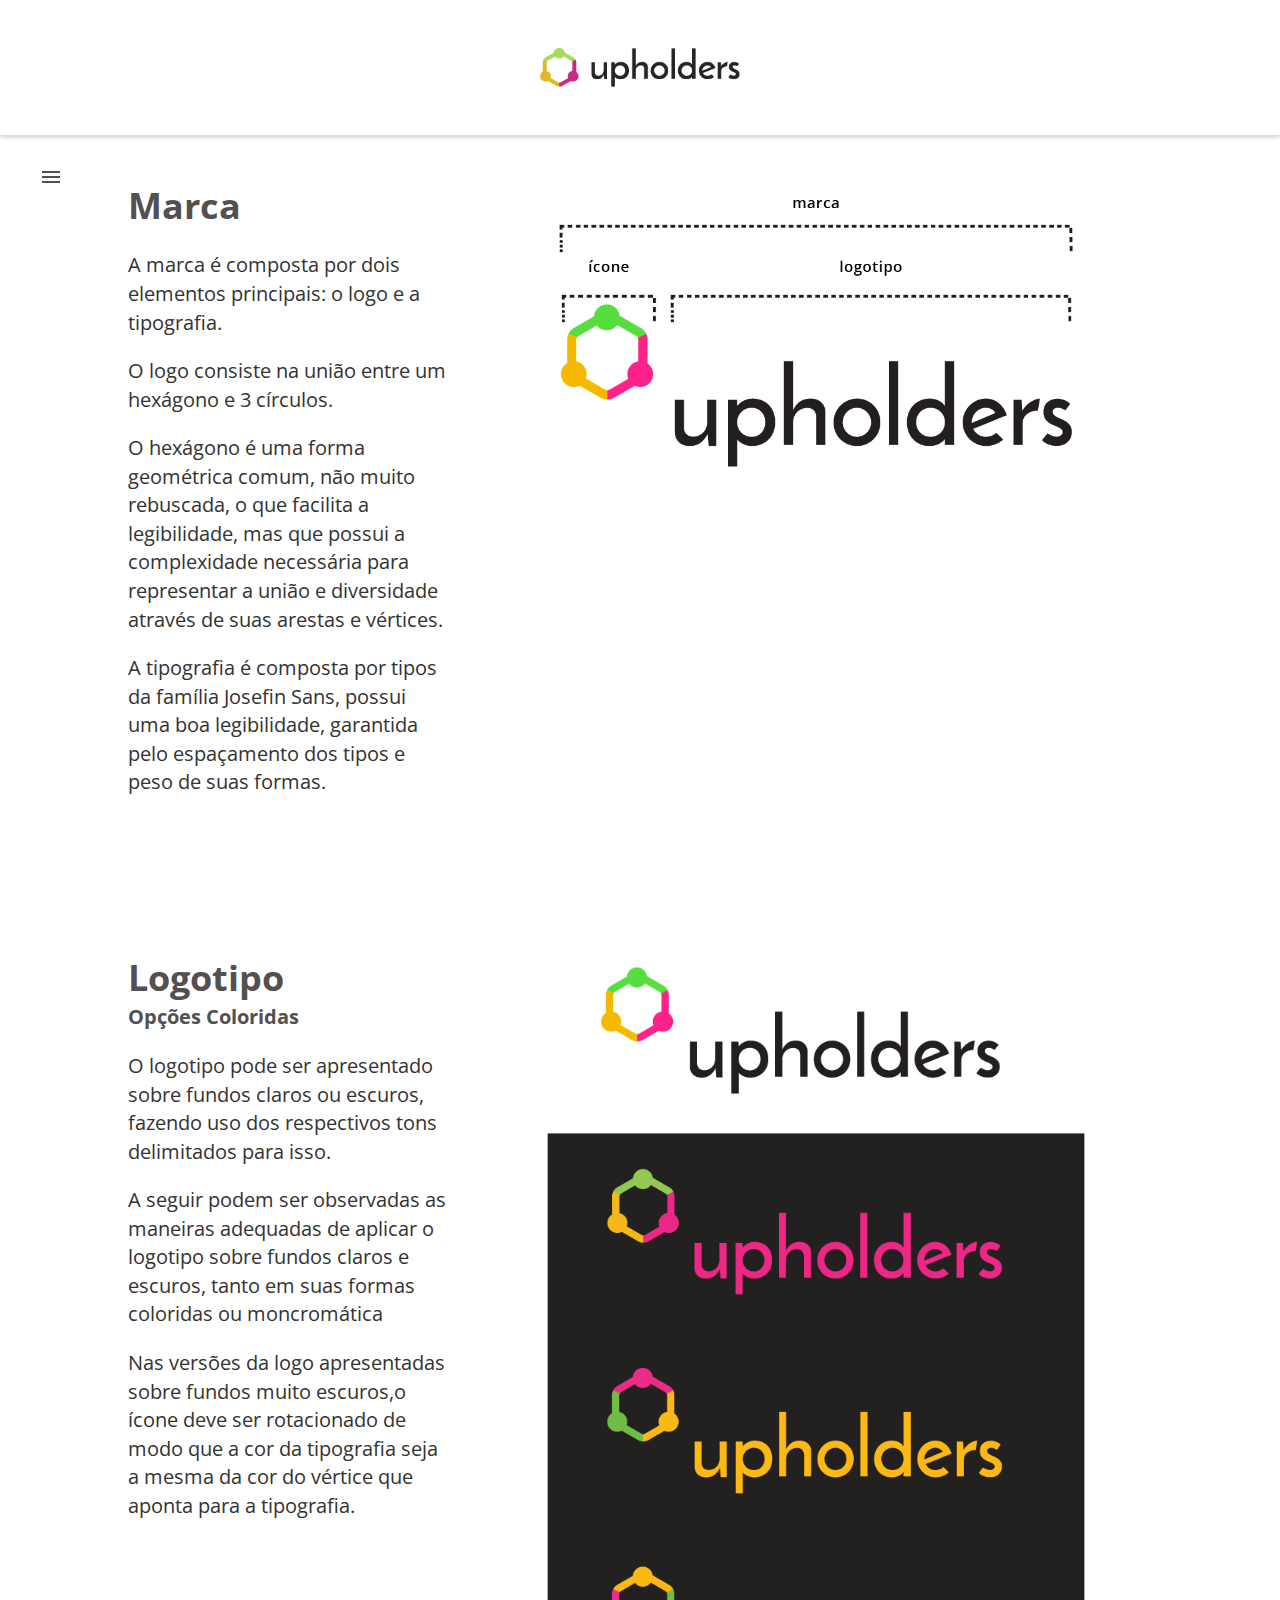
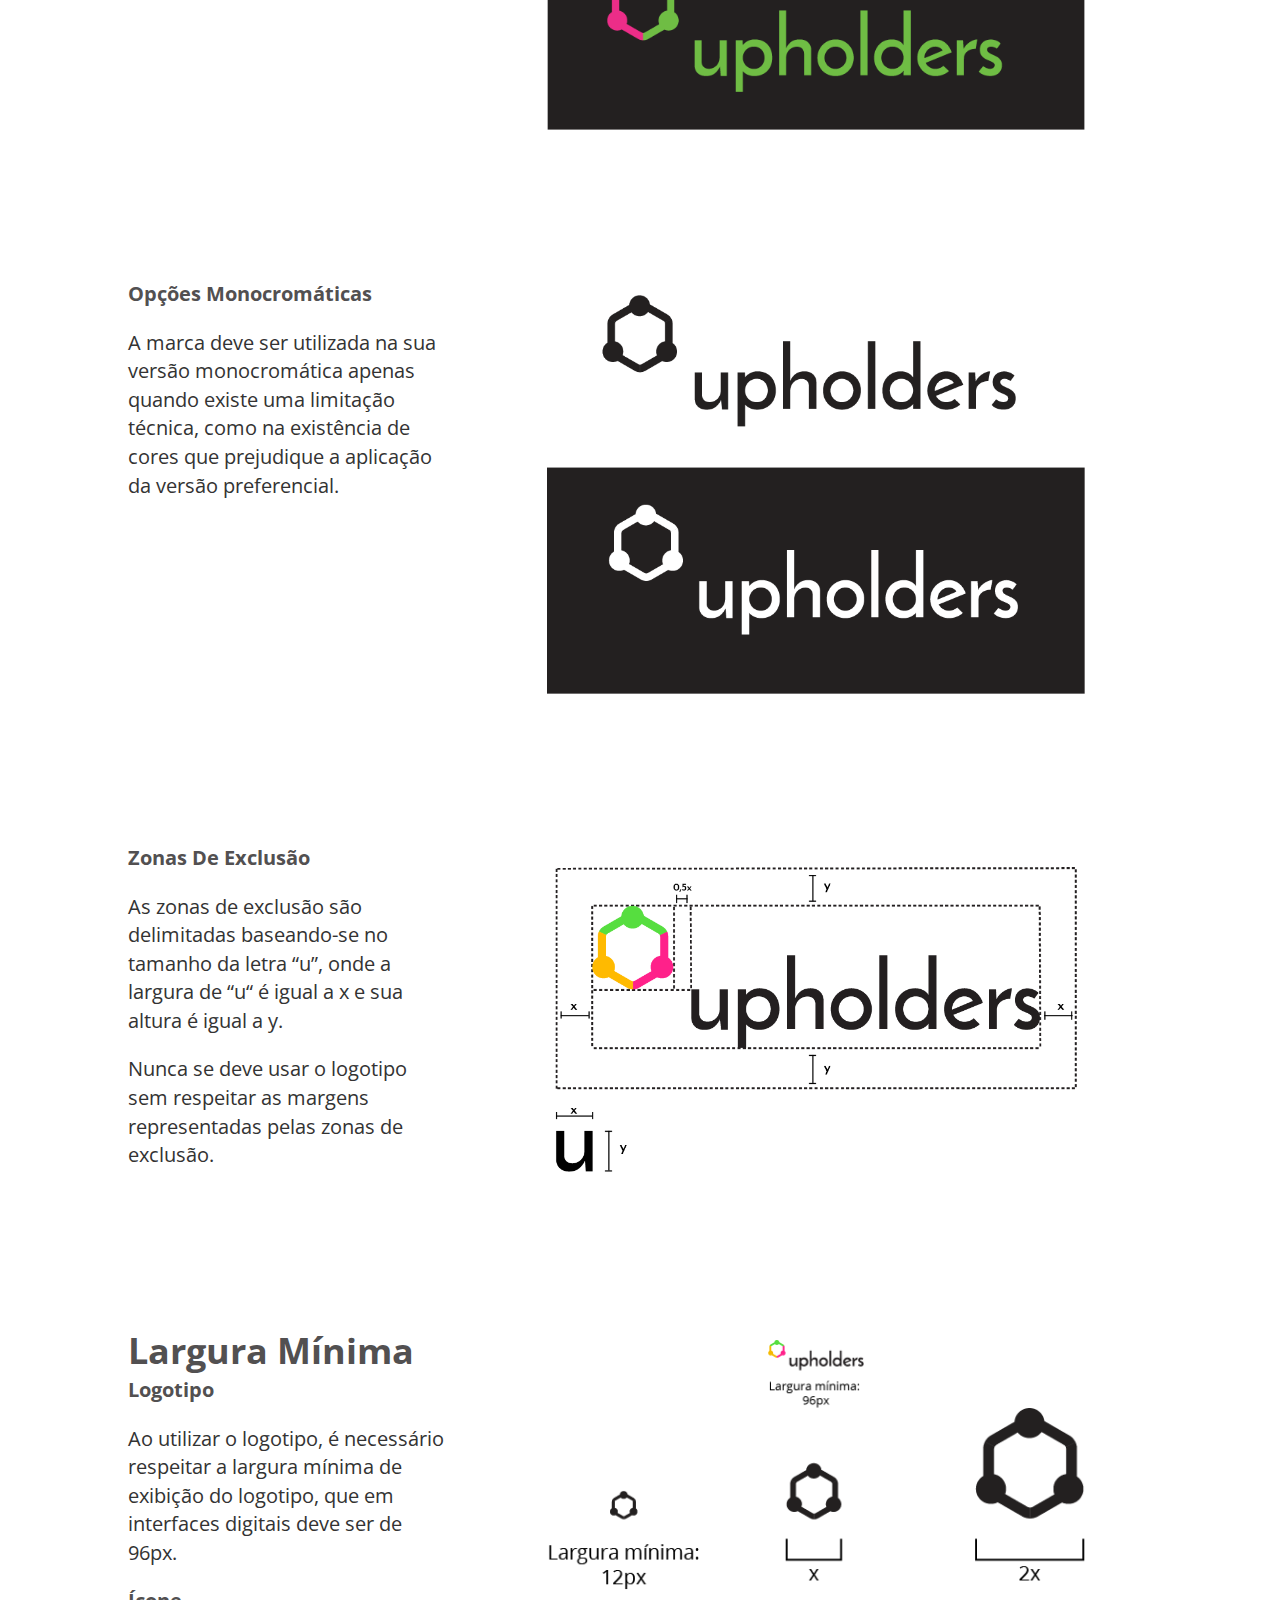
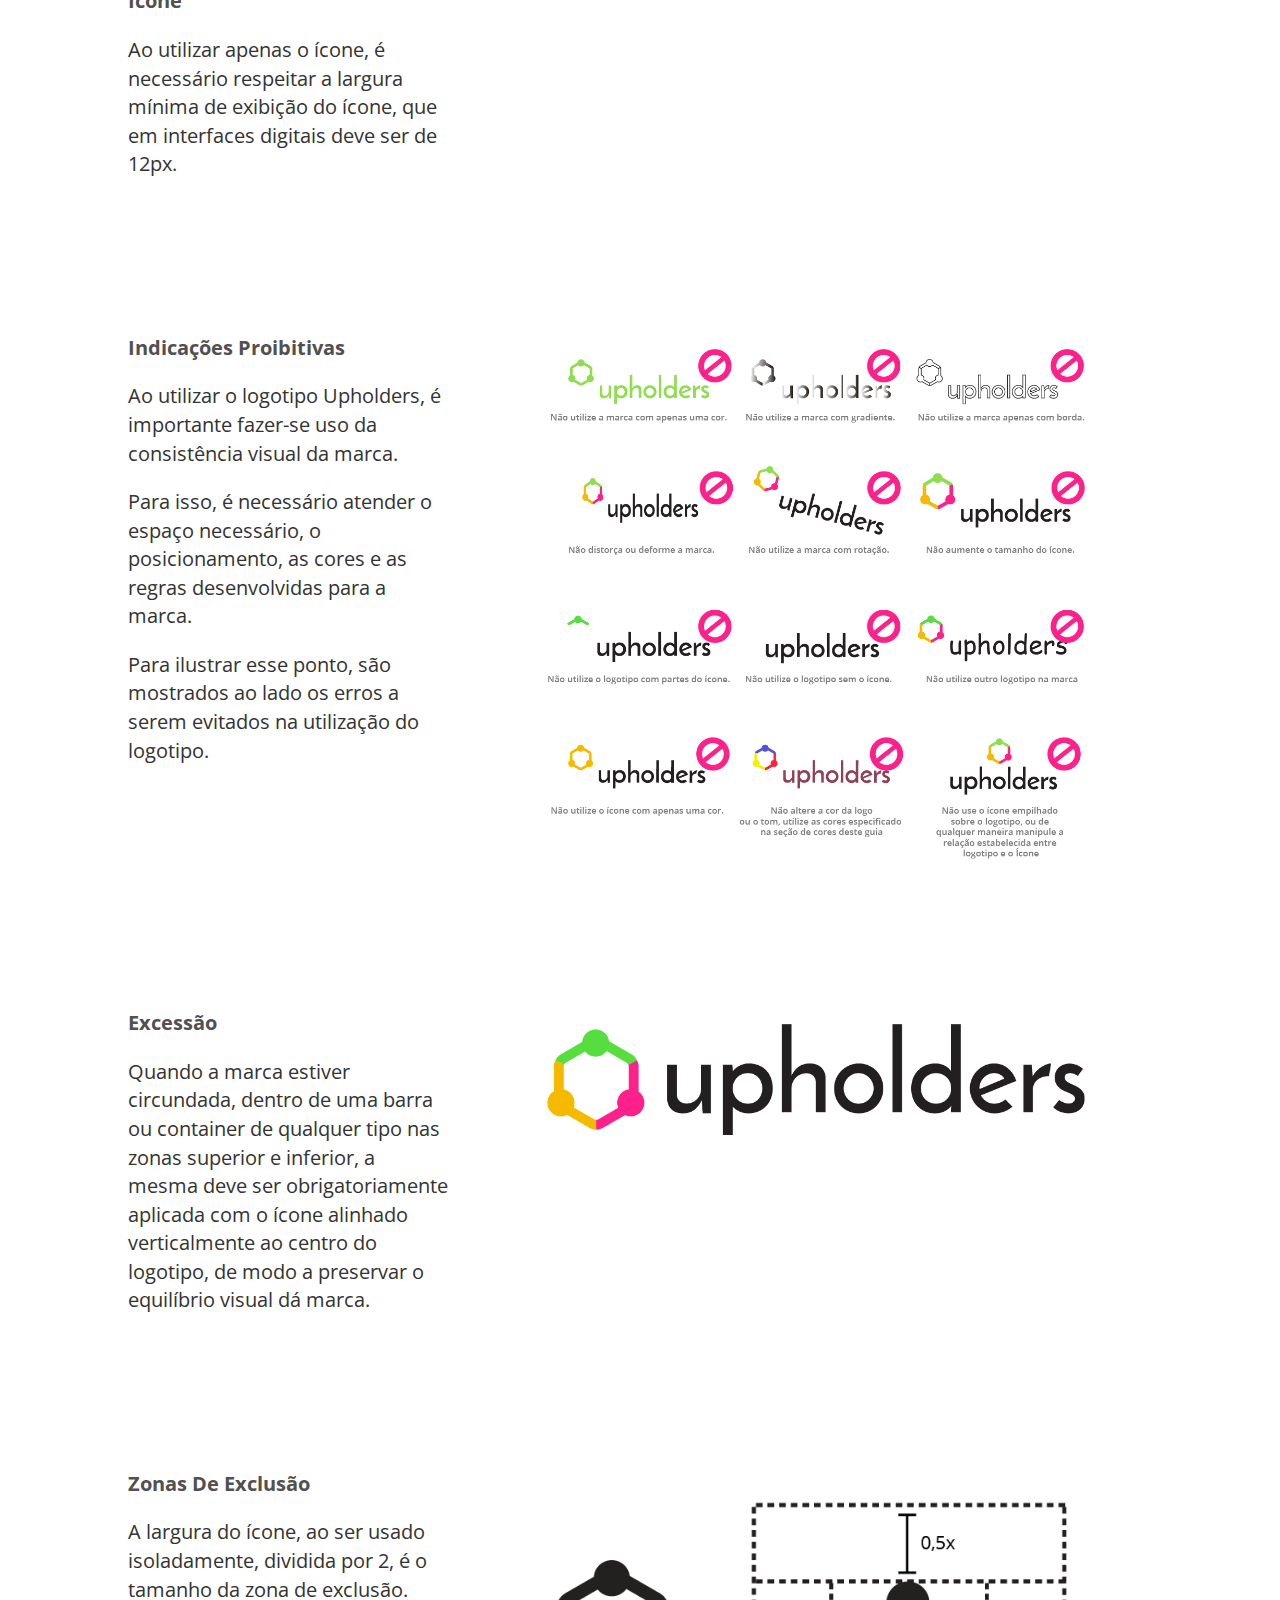
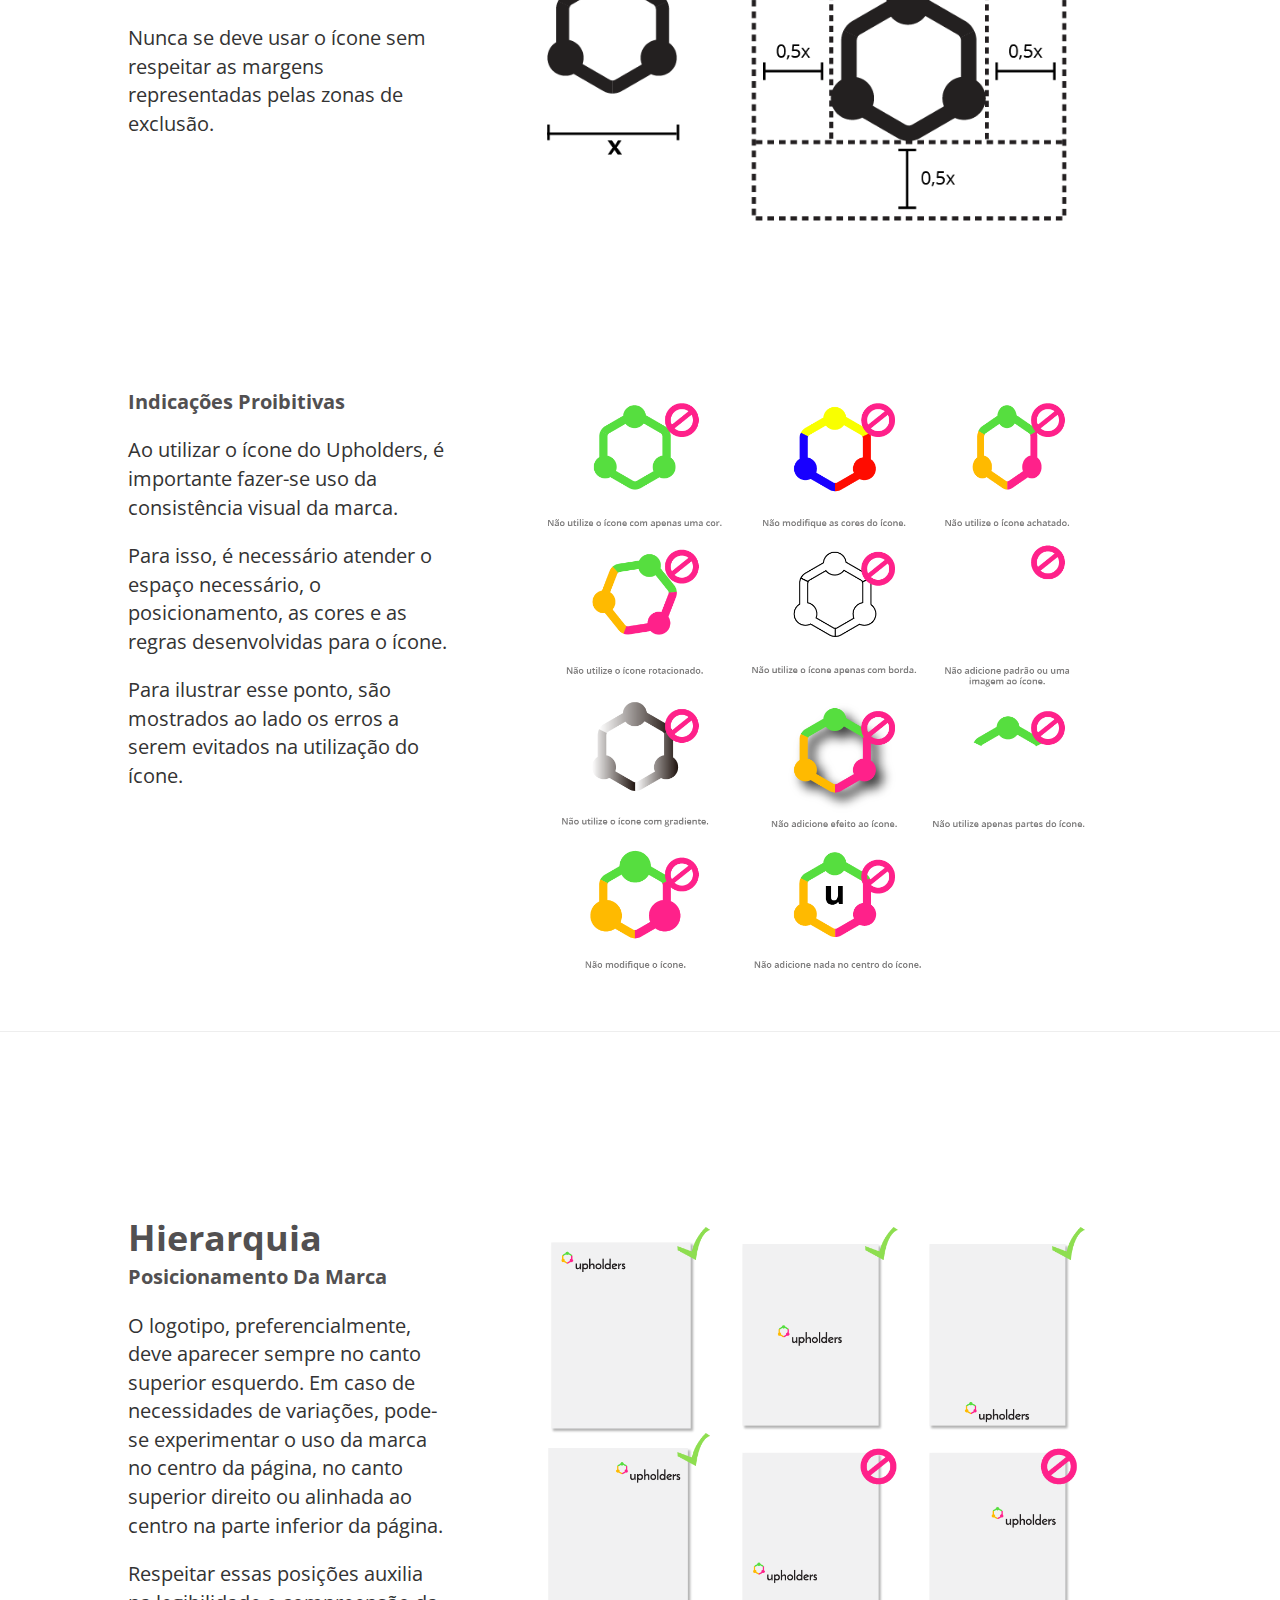
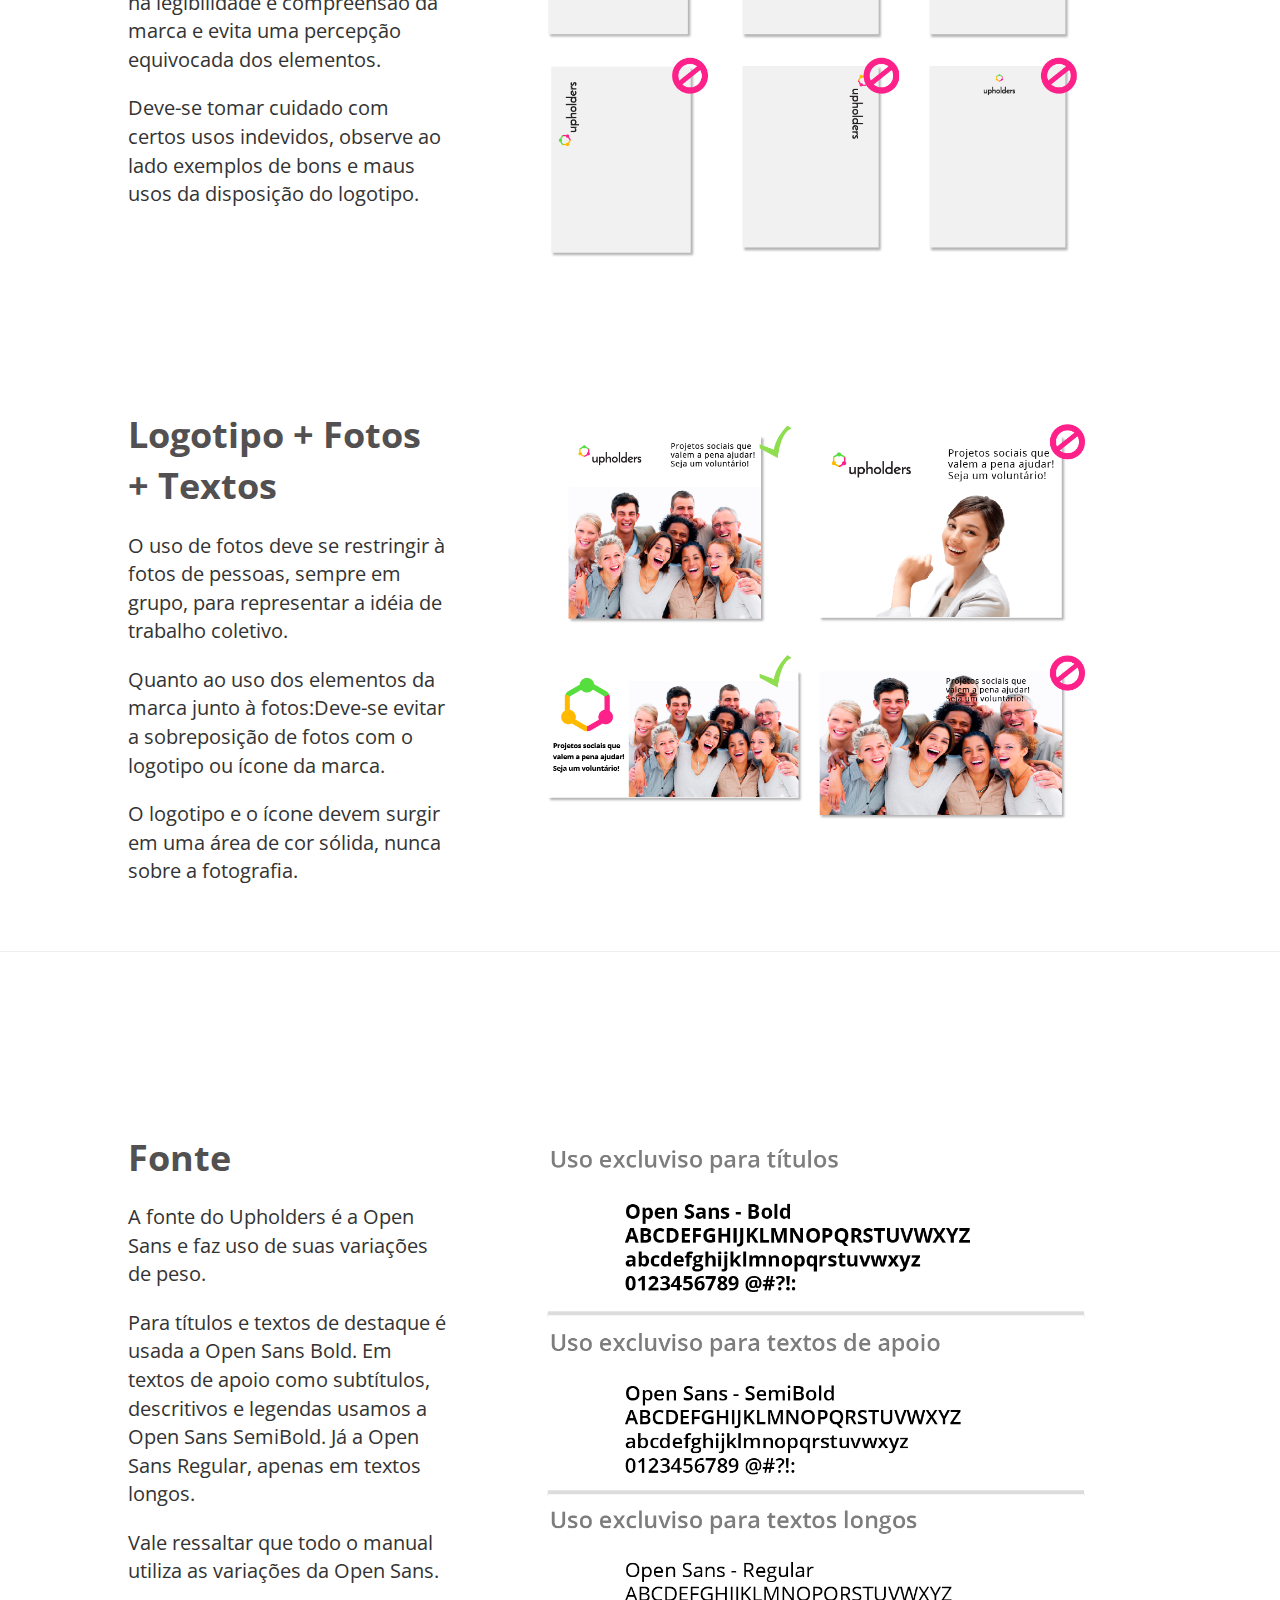
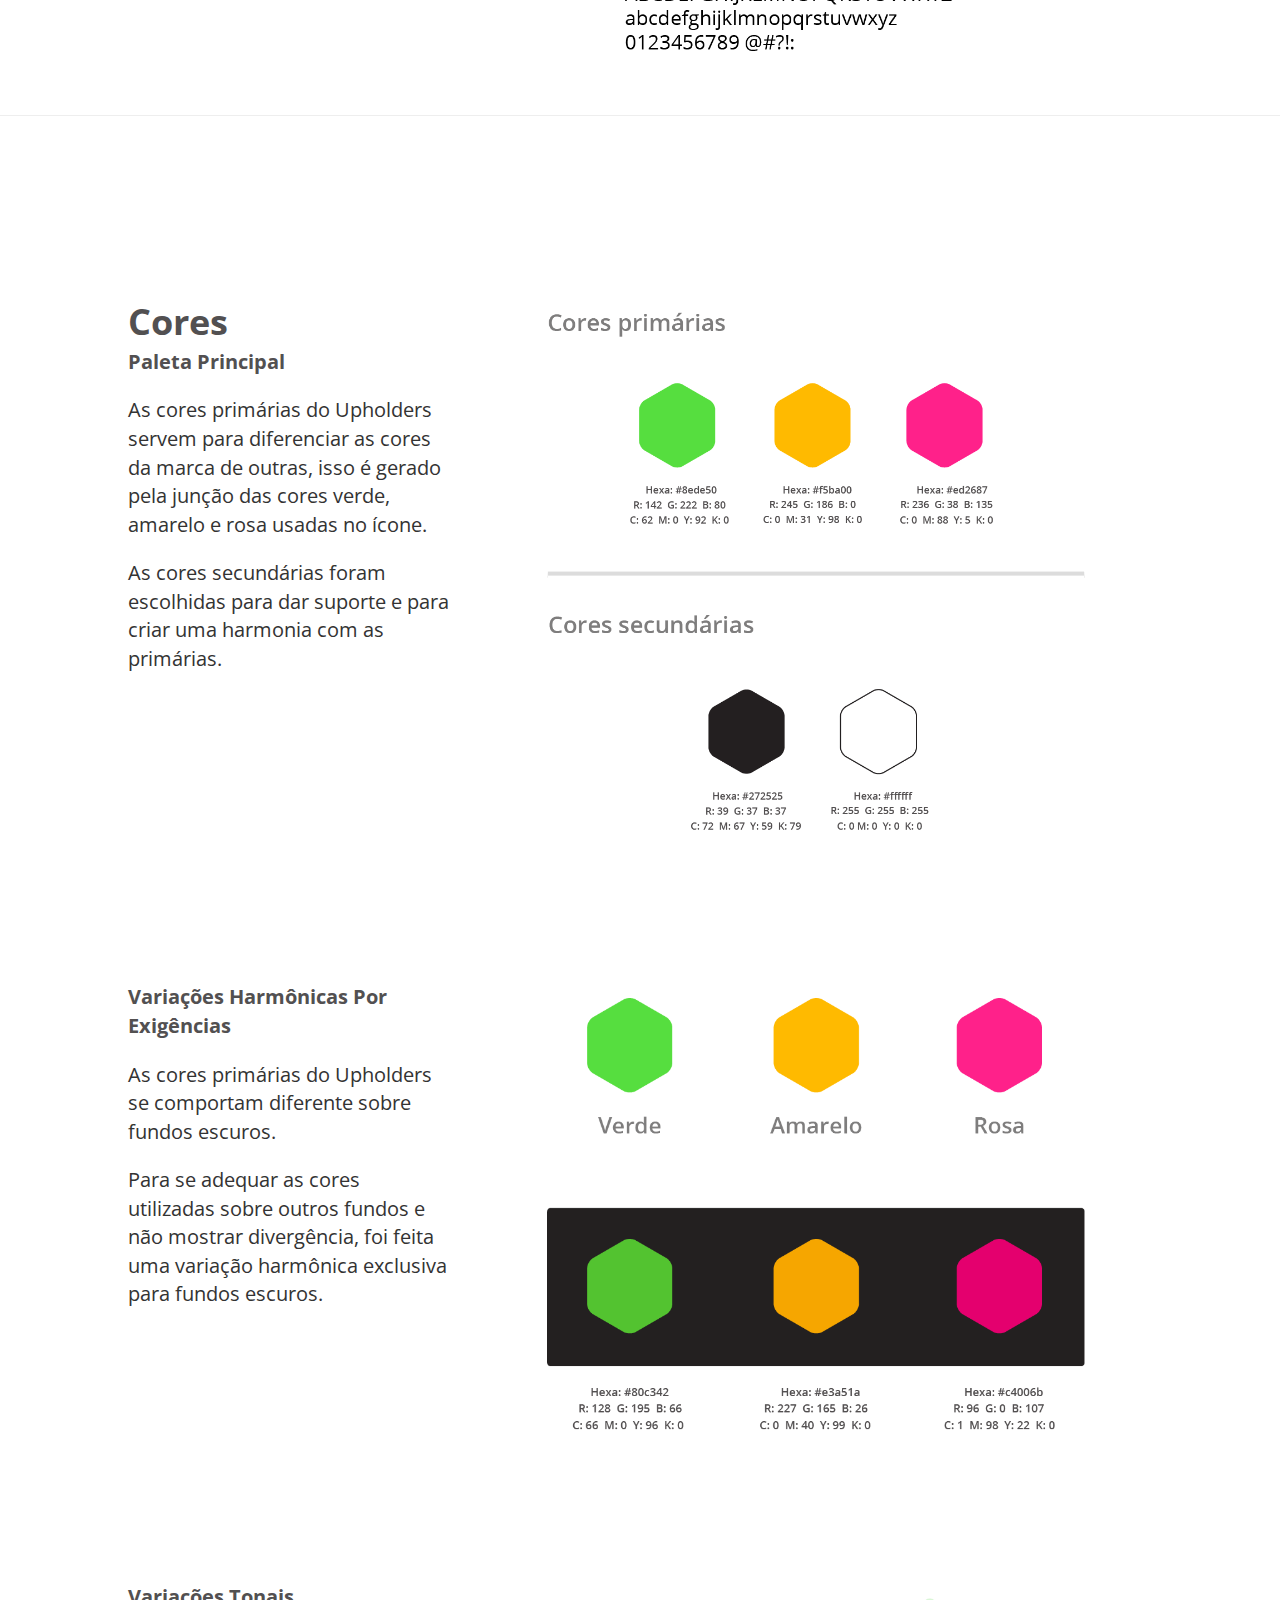
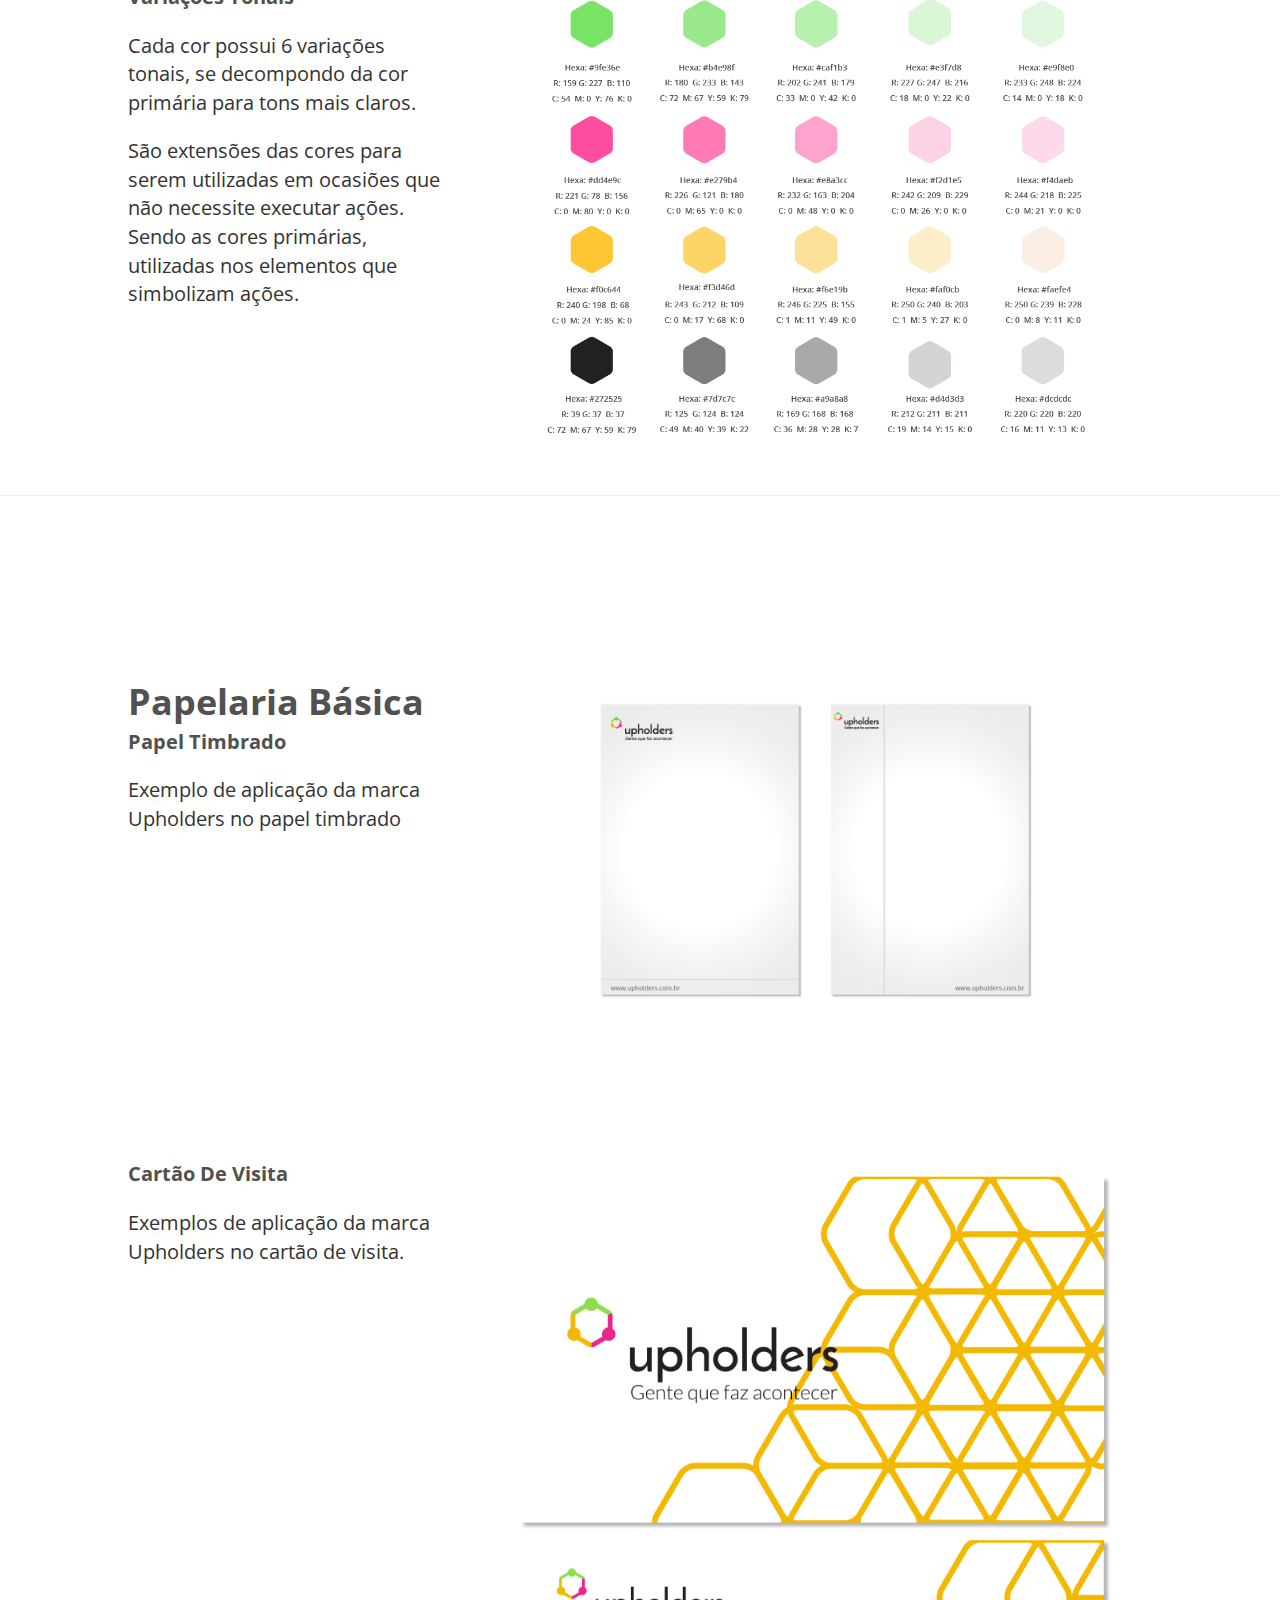
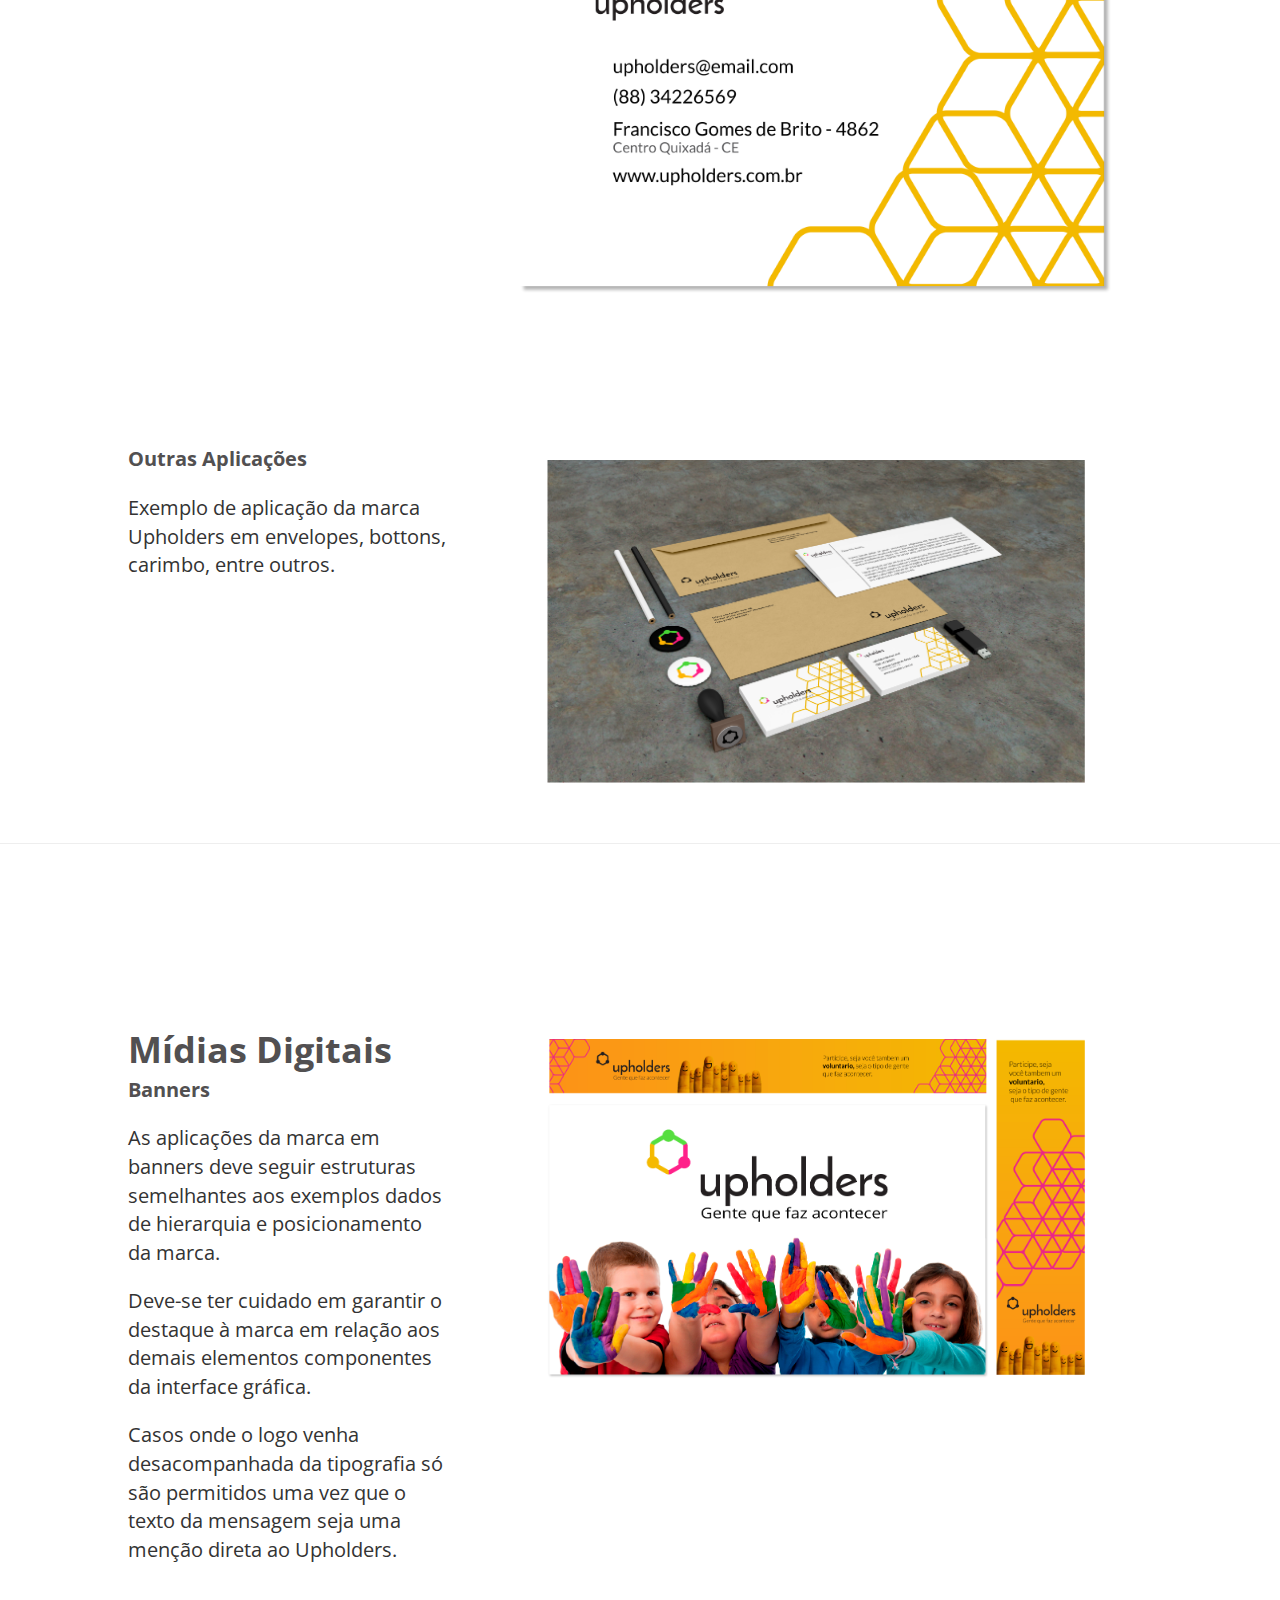
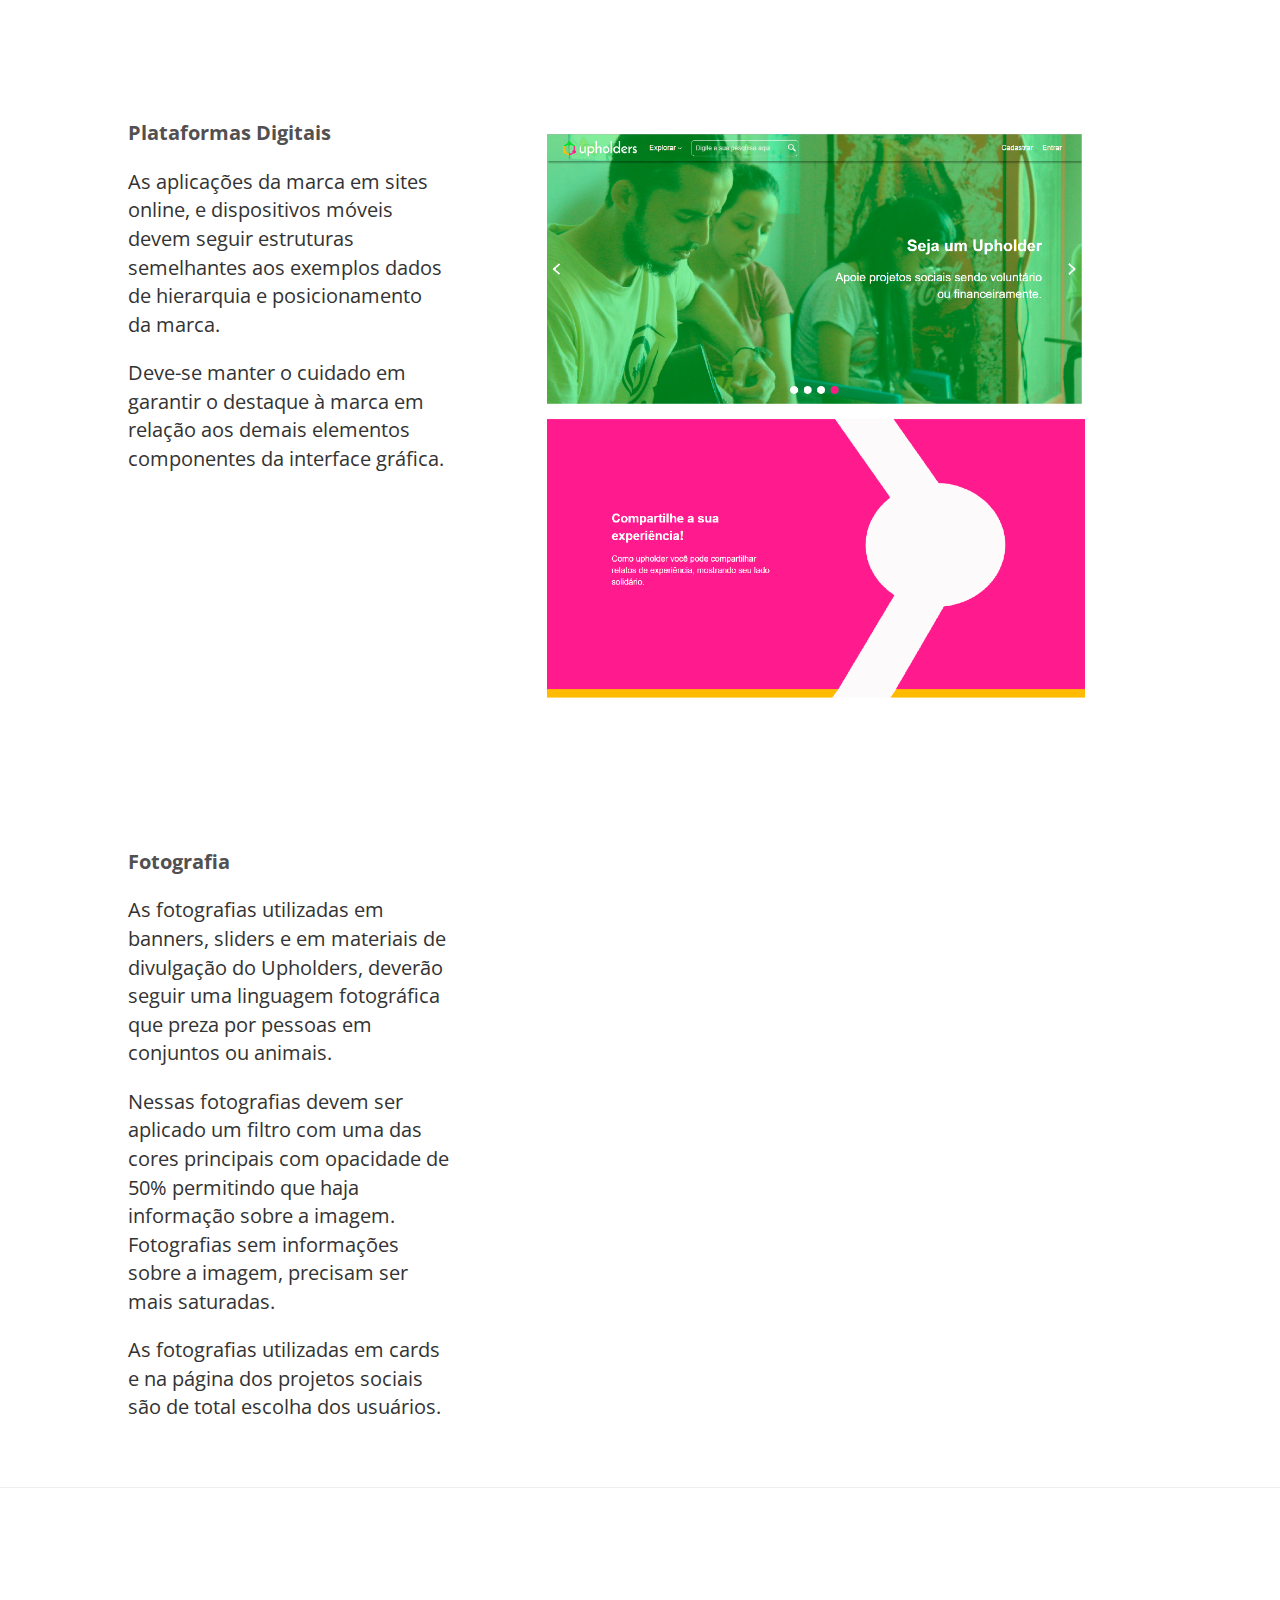
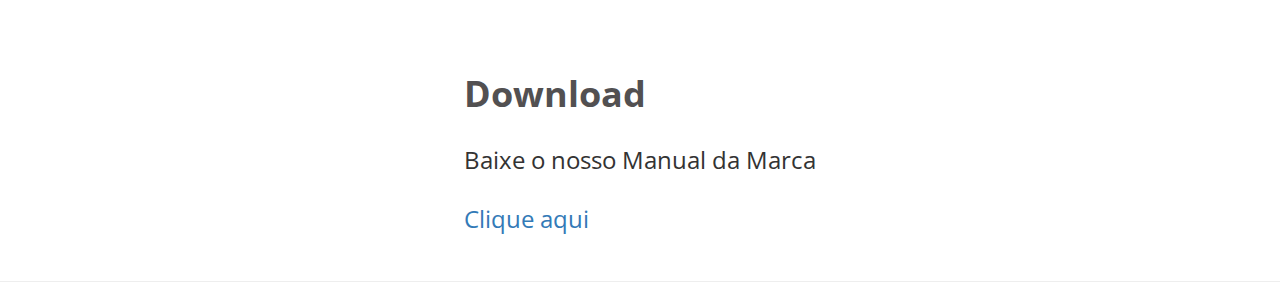
==== commit 6836355a: "Update index.html" ====
--- a/branding/index.html
+++ b/branding/index.html
@@ -84,6 +84,8 @@
                     <li><a id="sub-section19" class="sub-item" data-container="sub-content19" > Plataformas digitais </a> </li>
                     <li><a id="sub-section20" class="sub-item" data-container="sub-content20" > Fotografia </a> </li>
                 </ul>
+            </li>
+            <li><a id="nav-section7" class="nav-item" data-container="section7" > Download</a> 
             </li>
         </ul>
     </nav>
@@ -462,9 +464,20 @@
                 </div>
             </div>
         </div>
+
+        <div id="section7" class="container" > 
+            <div class="row" id="download">
+                <div>
+                    <h2>Download</h2>
+                    <p>Baixe o nosso Manual da Marca</p>
+                    <a href="Guia de identidade visual - Upholders.pdf" download>Clique aqui</a>
+                </div>
+            </div>
+        </div>
+
     </div>
 
     <script src="script/global.js"></script>
     <script src="script/scroll.js"></script>
 </body>
-</html>+</html>
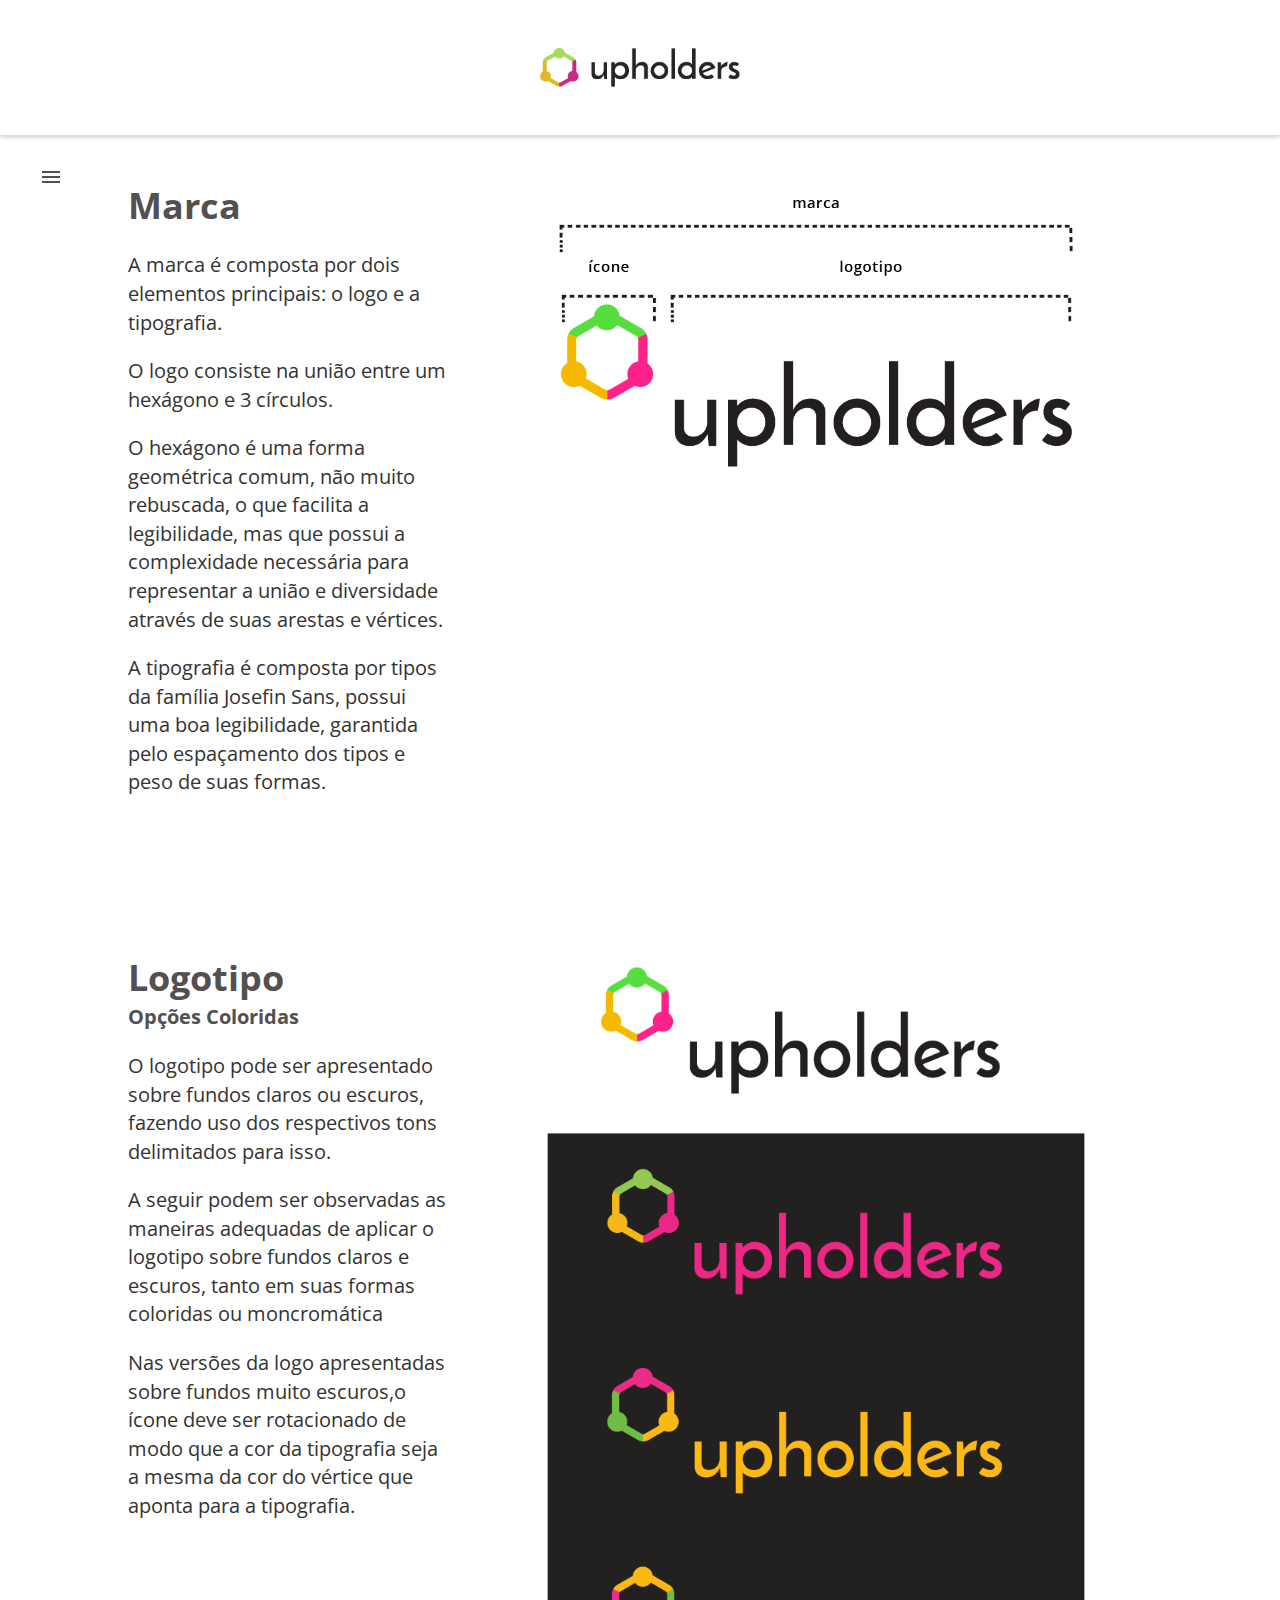
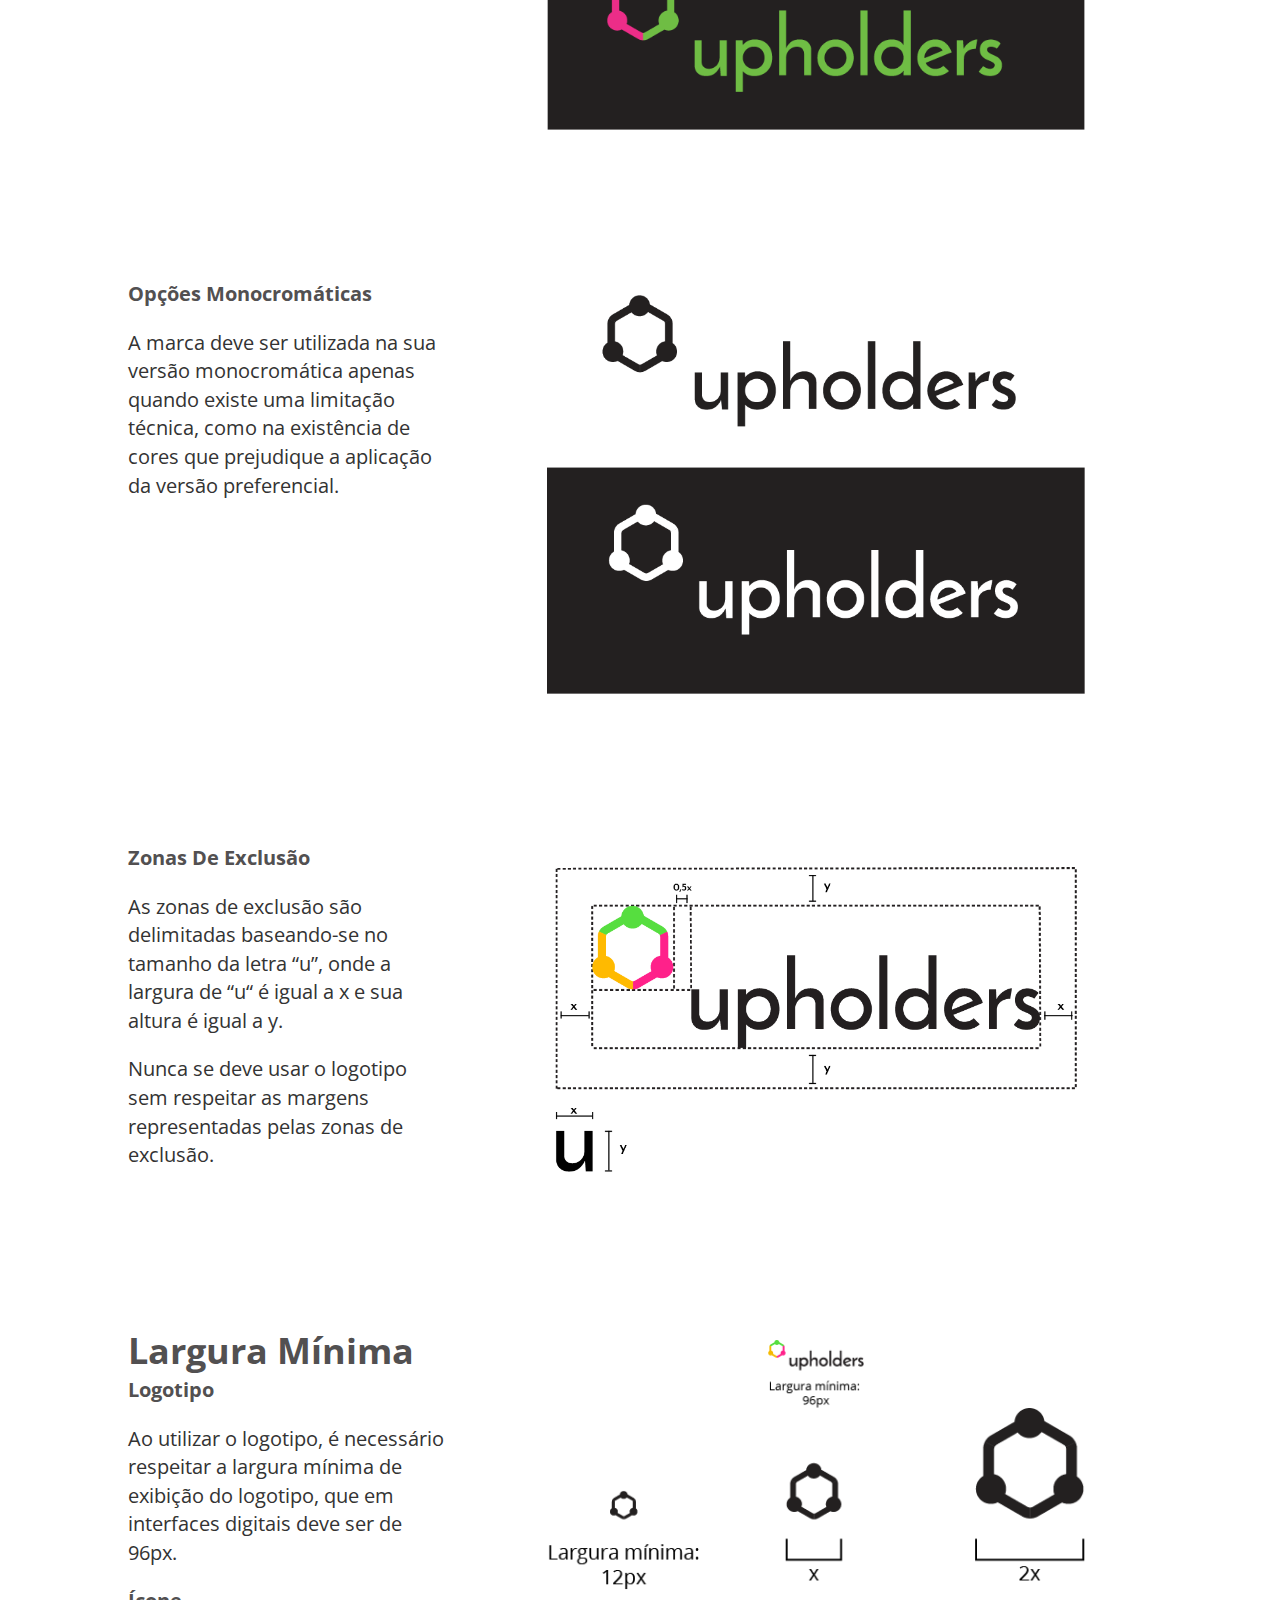
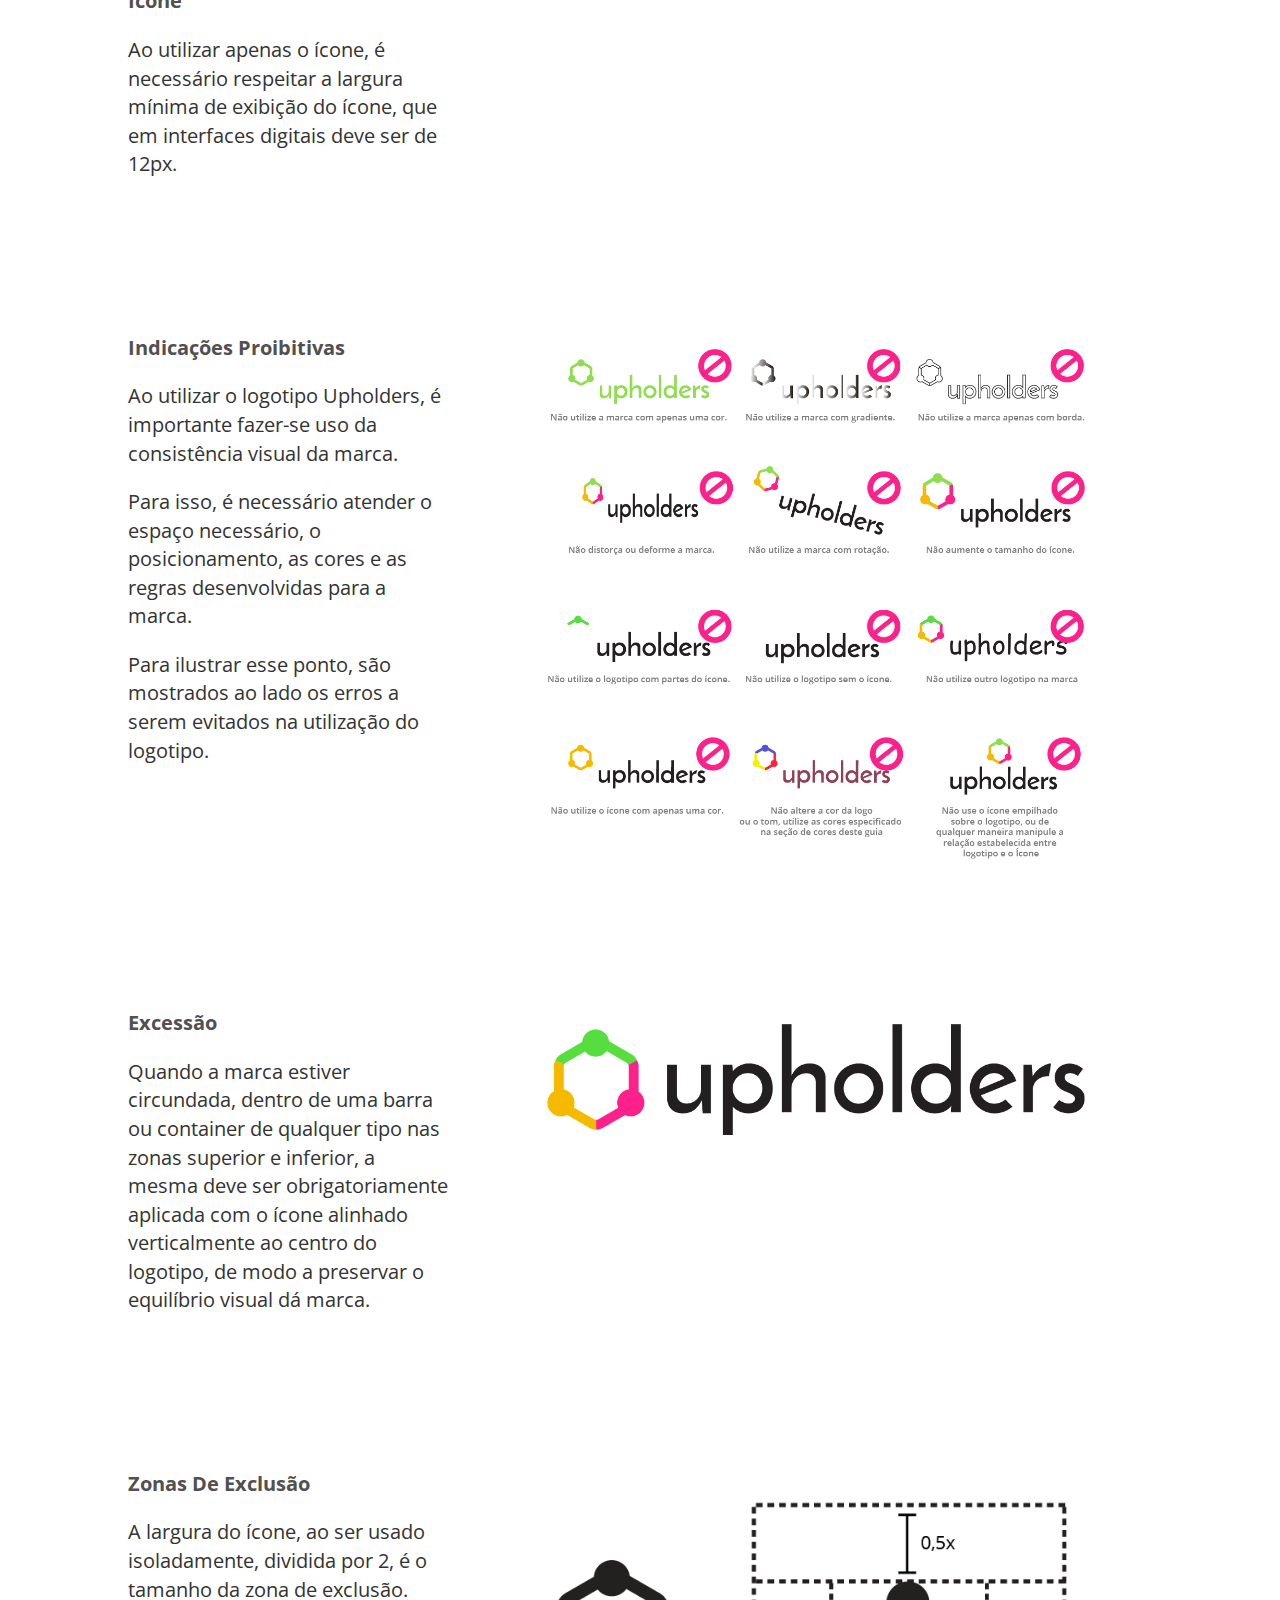
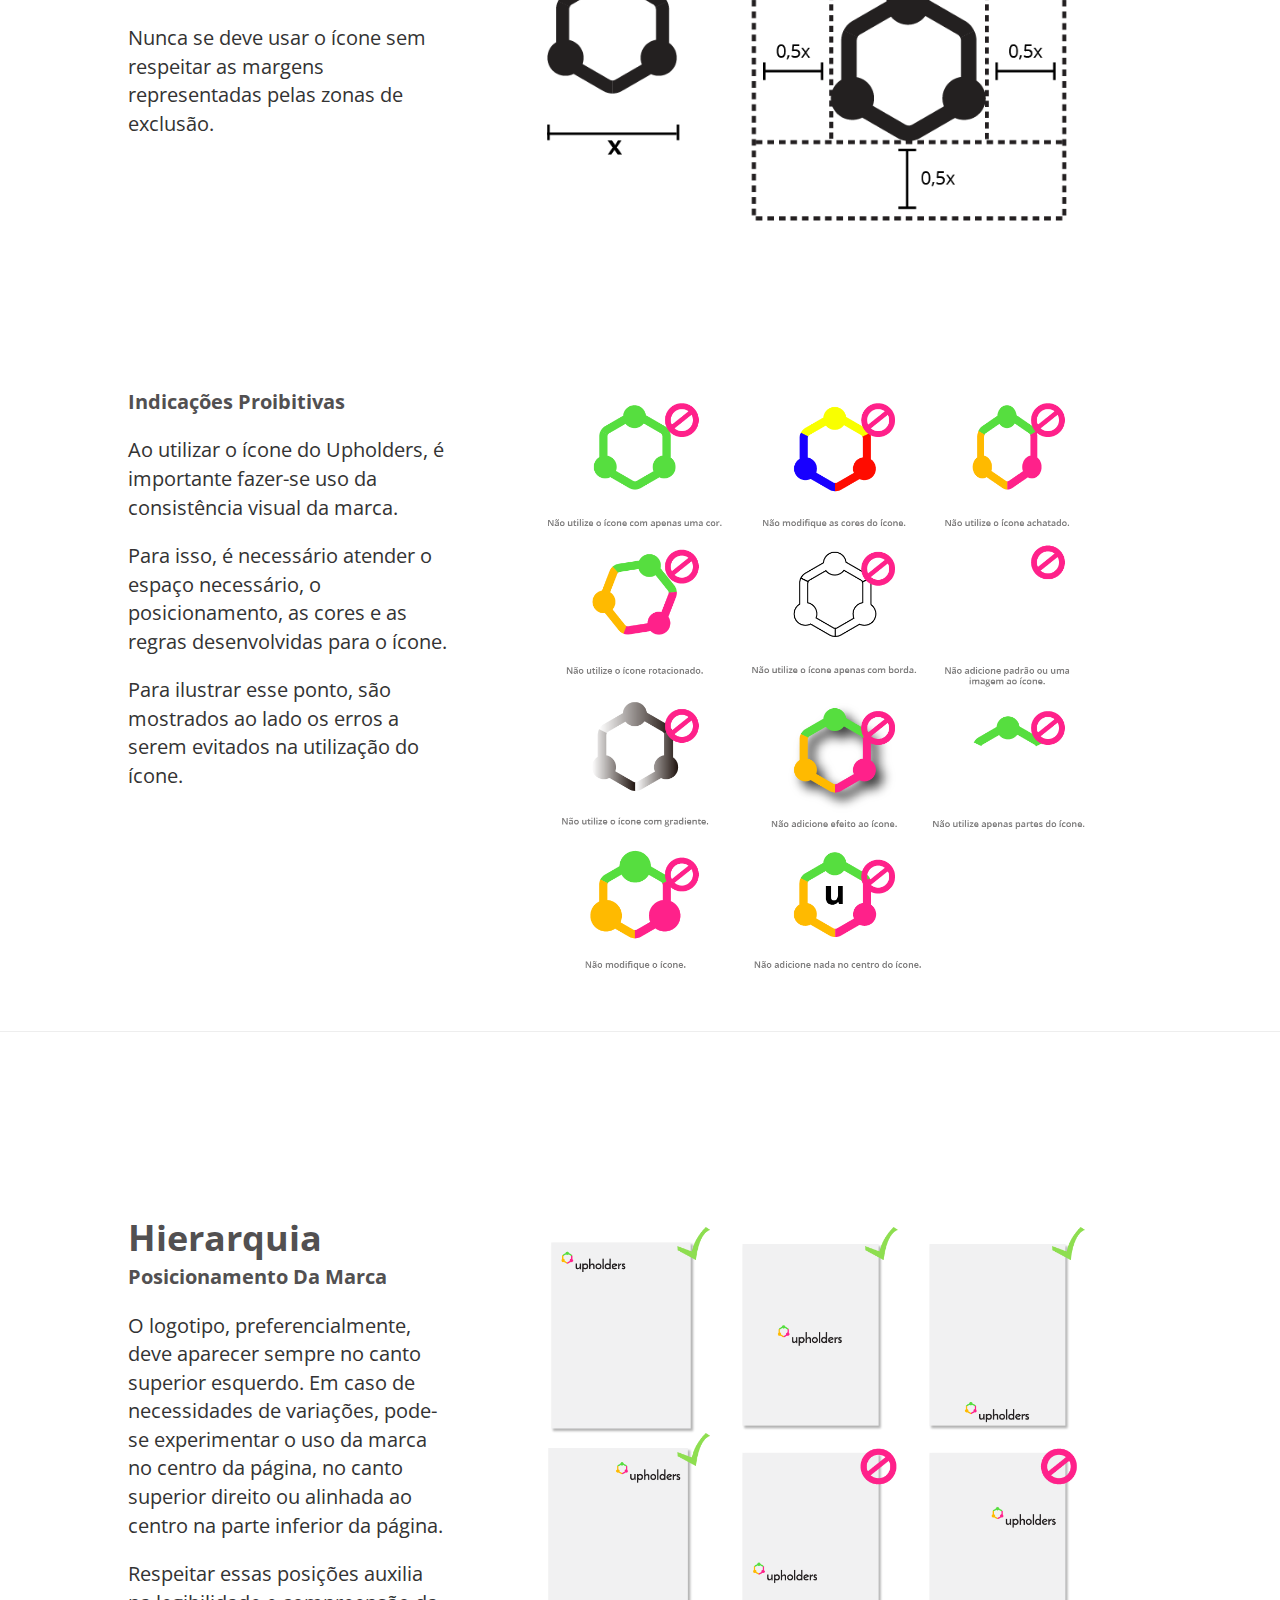
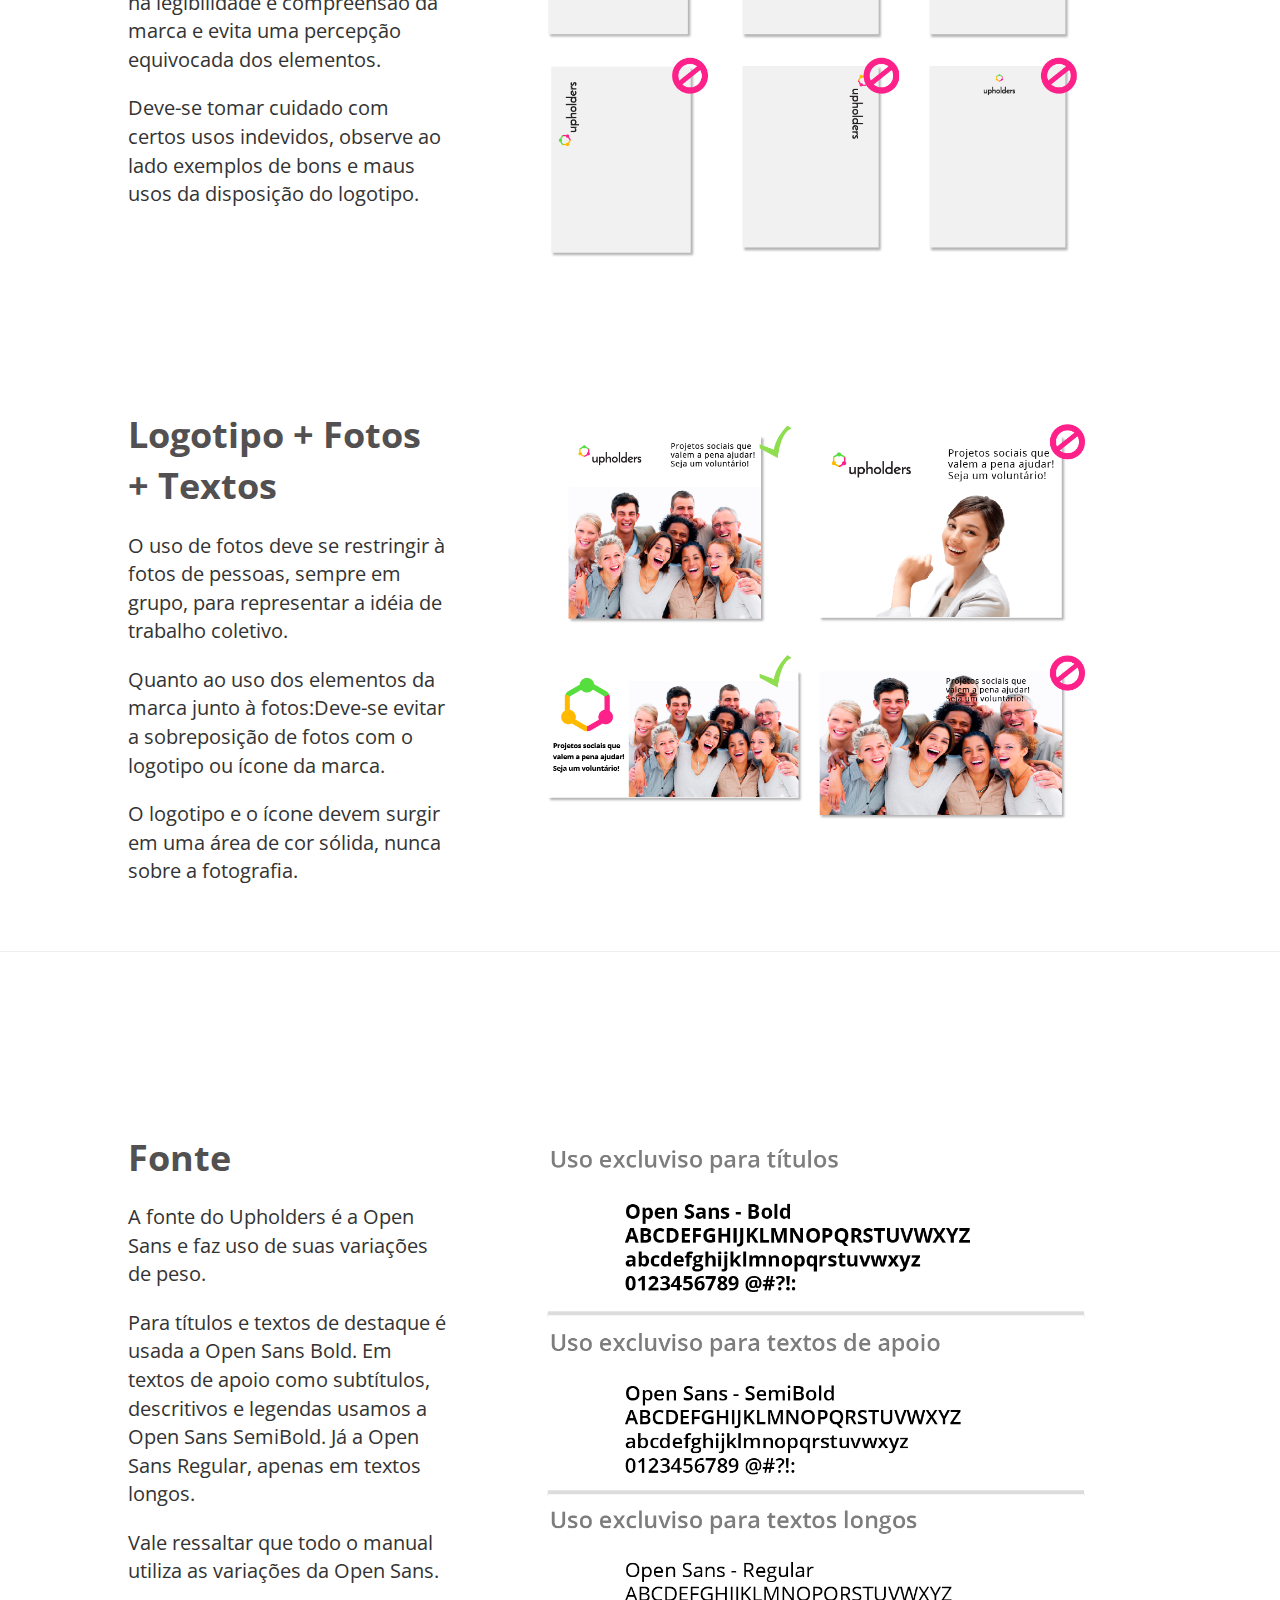
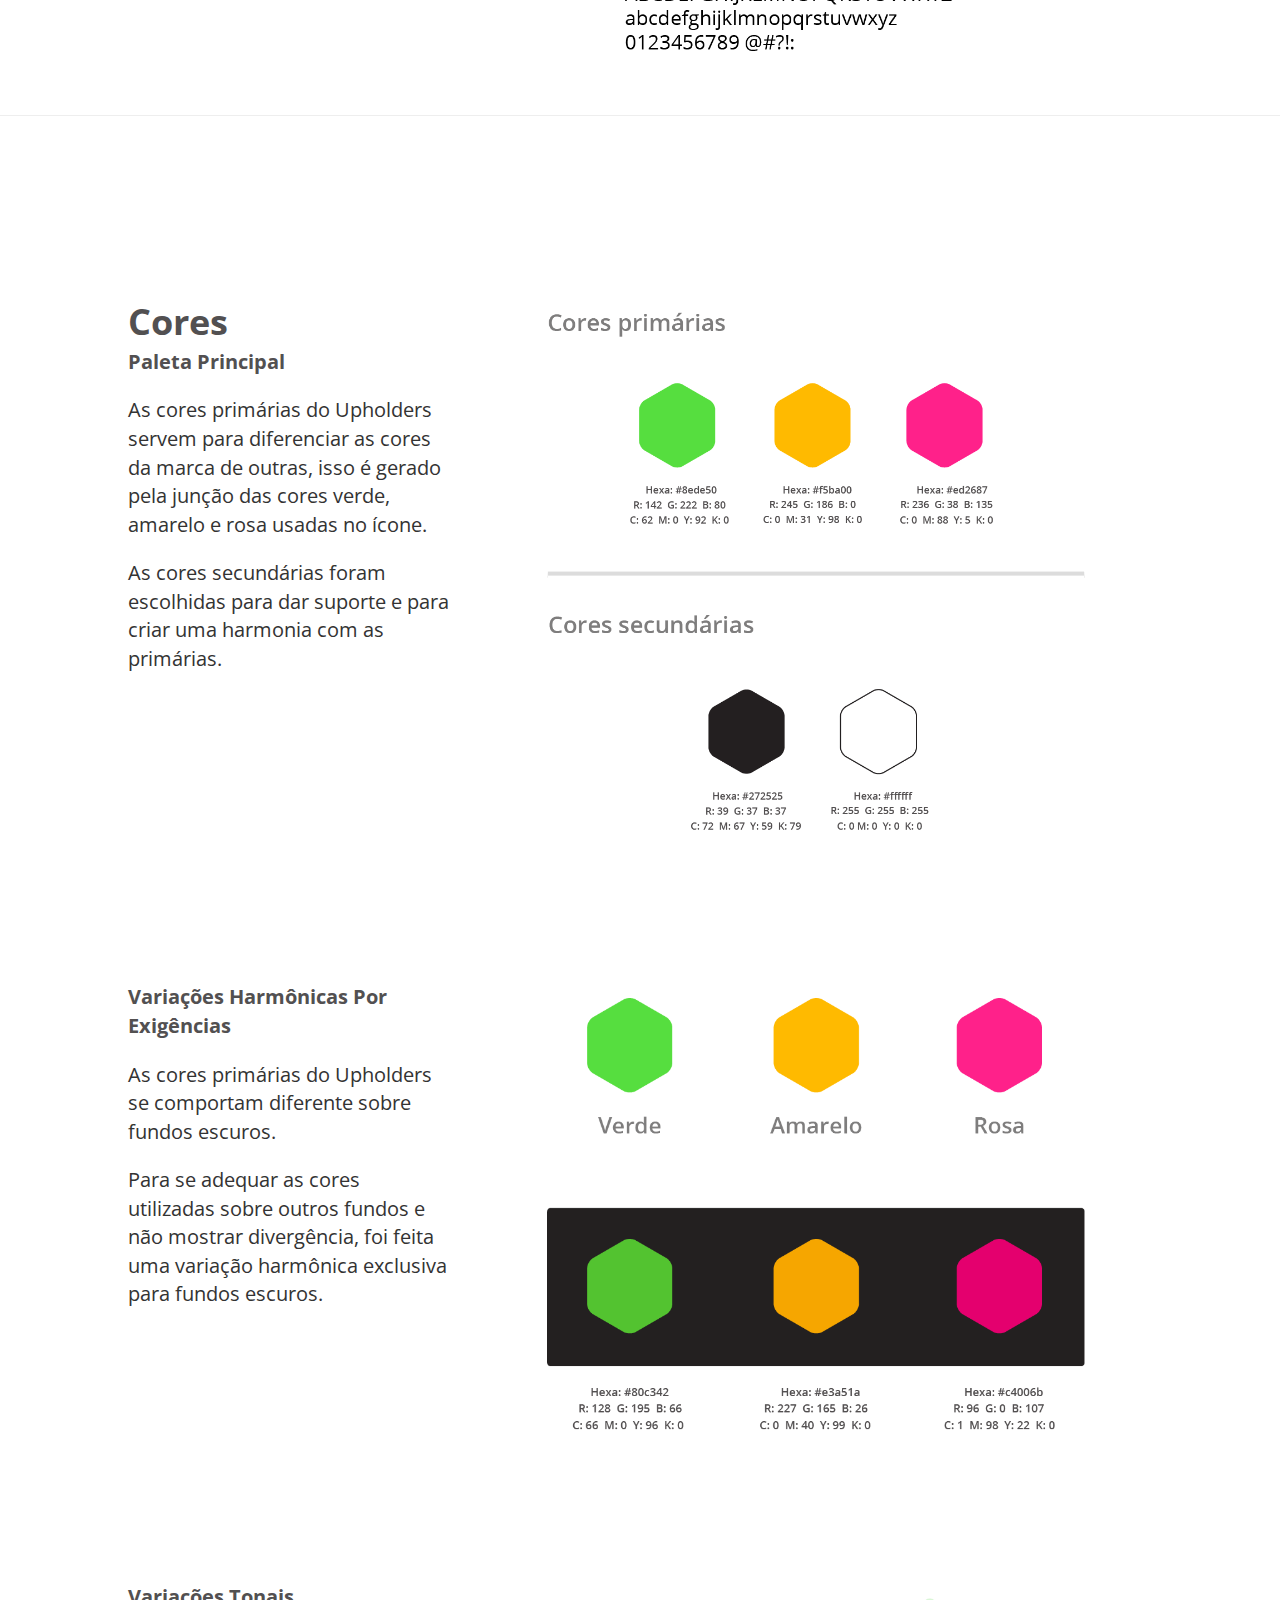
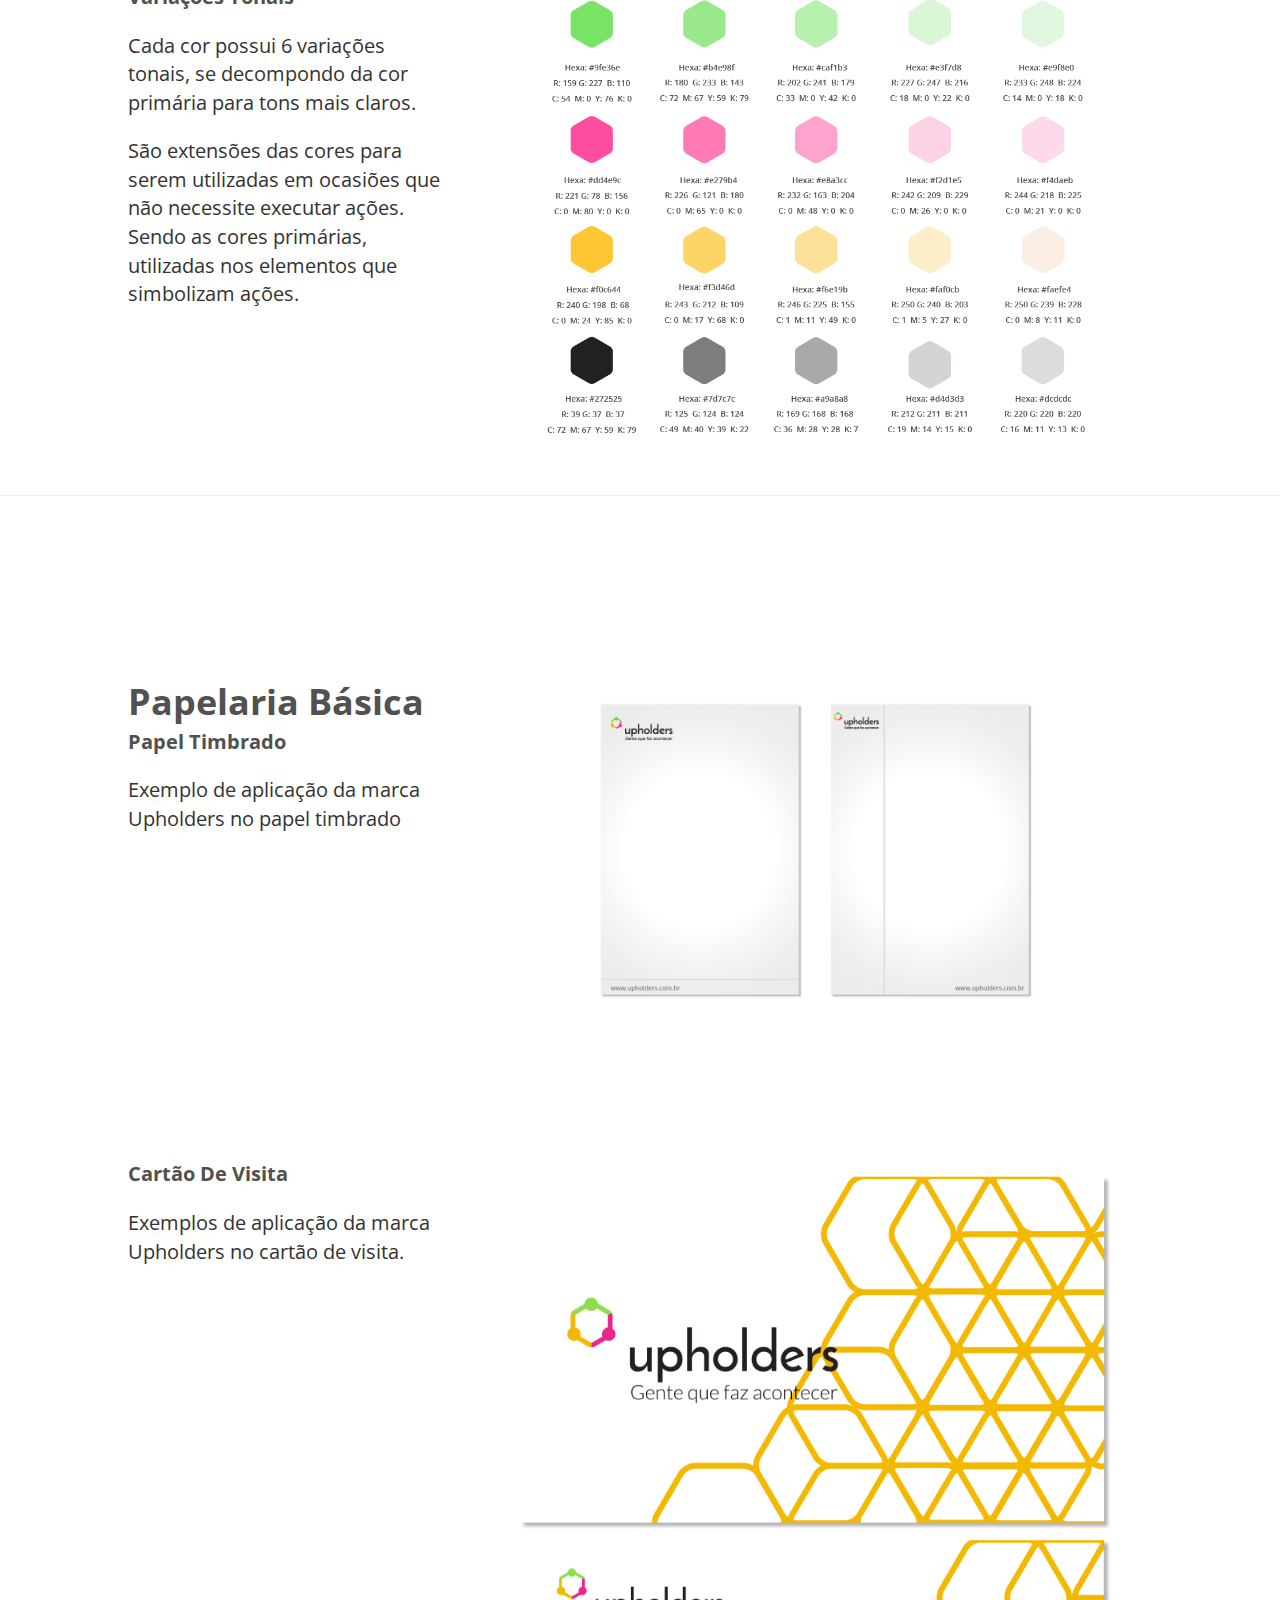
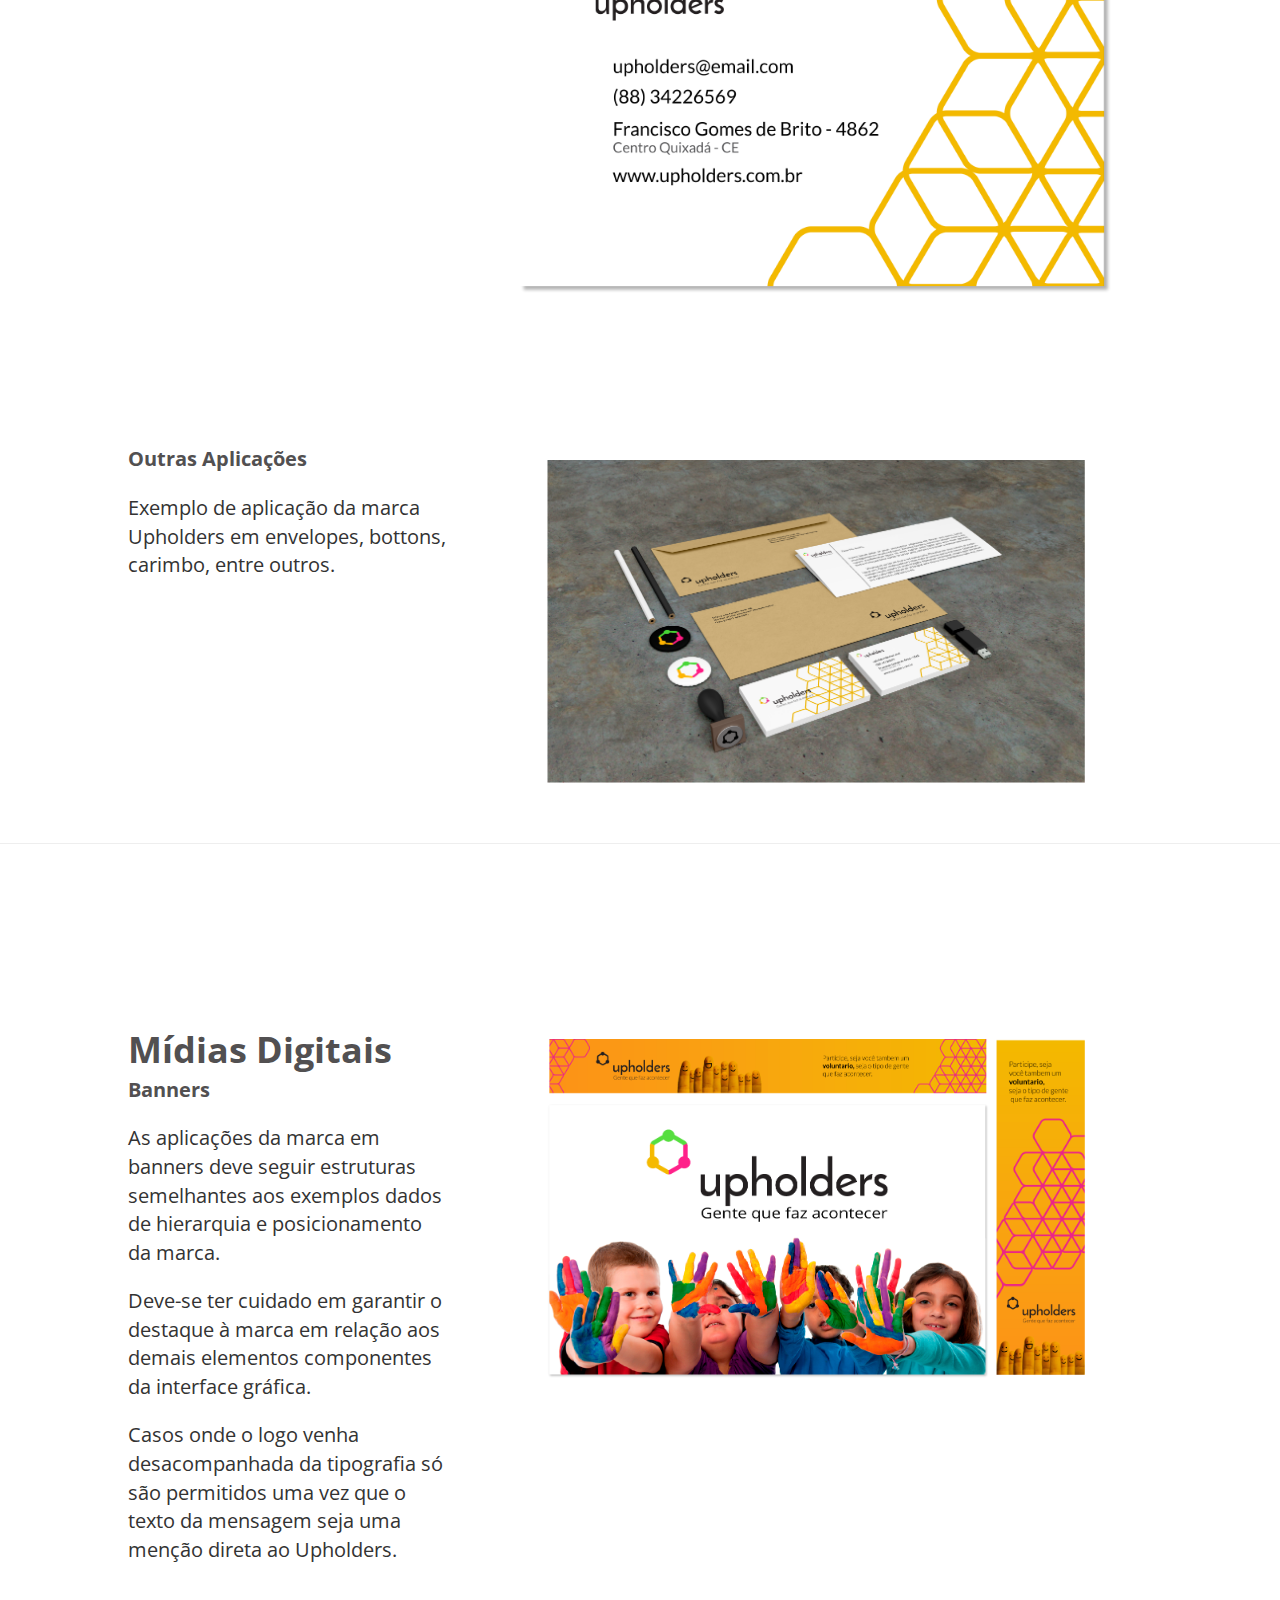
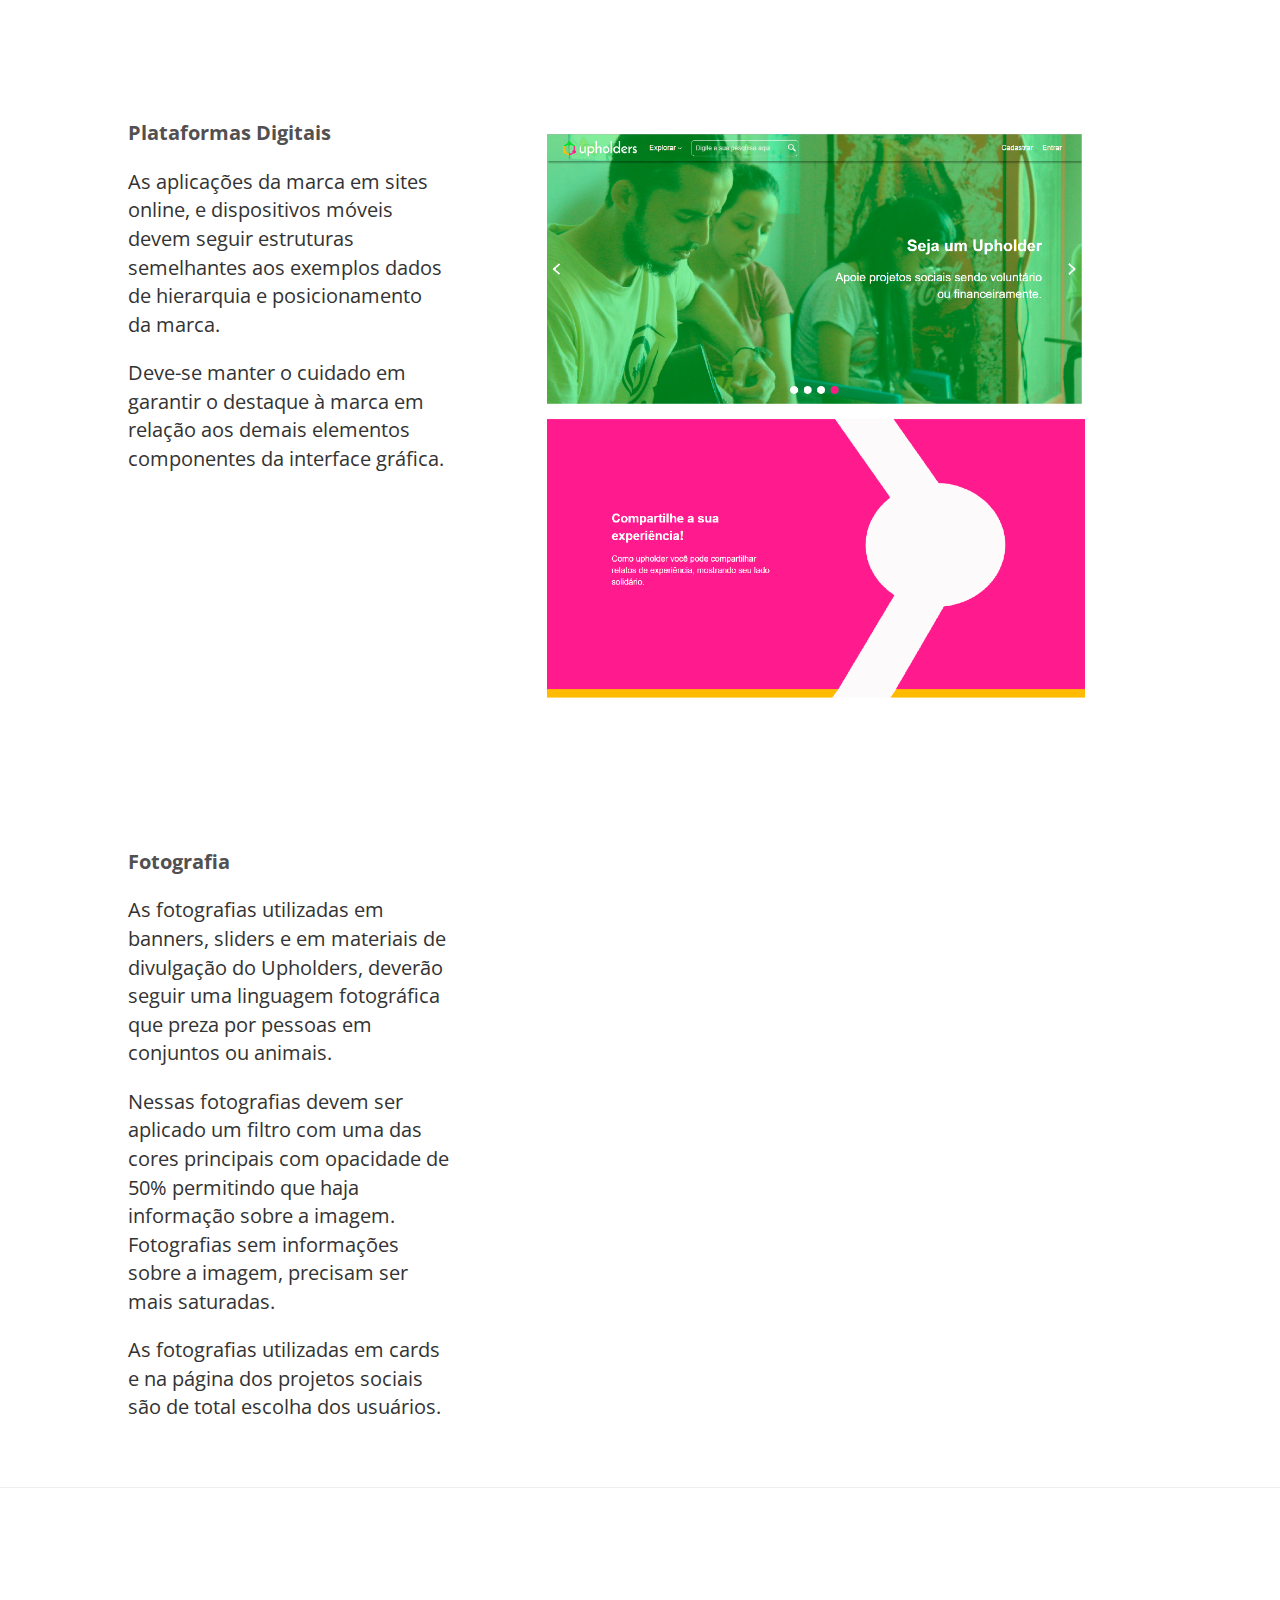
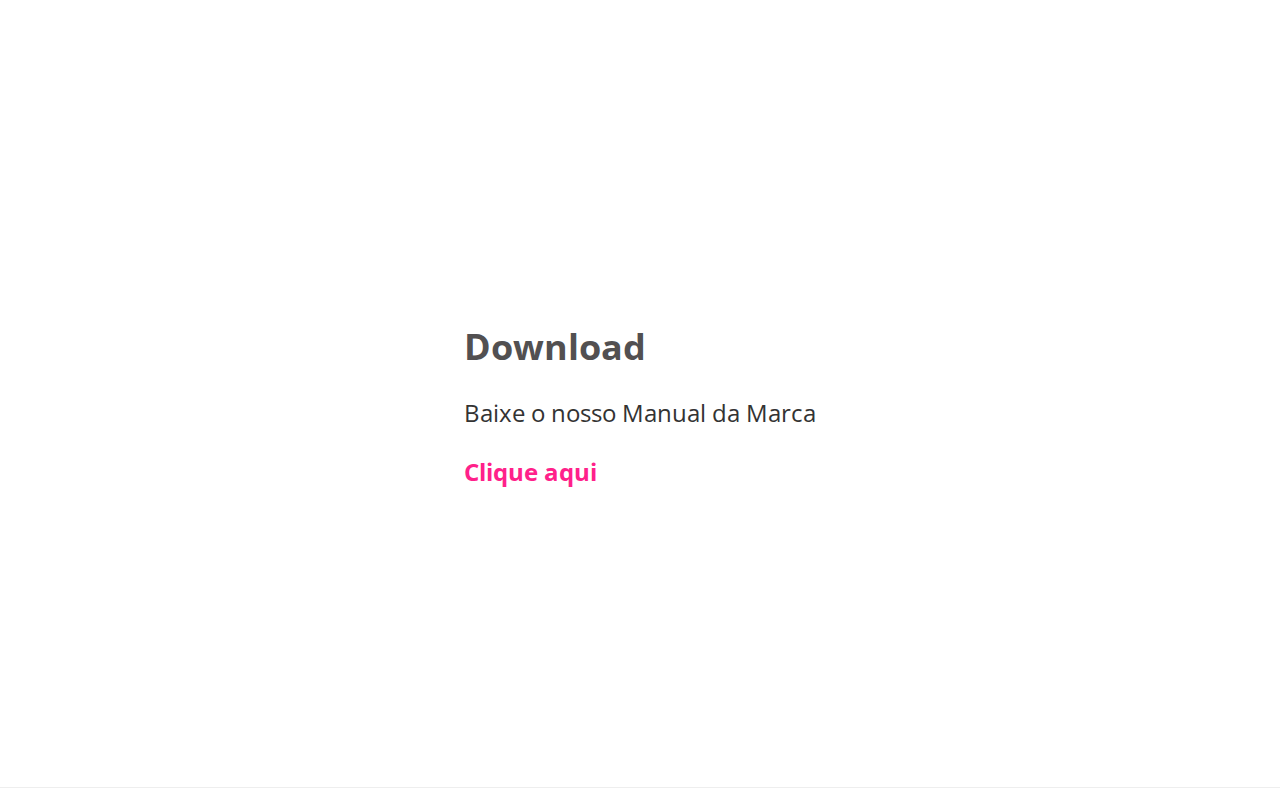
==== commit e2ba9984: "Update index.html" ====
--- a/branding/index.html
+++ b/branding/index.html
@@ -470,7 +470,7 @@
                 <div>
                     <h2>Download</h2>
                     <p>Baixe o nosso Manual da Marca</p>
-                    <a href="Guia de identidade visual - Upholders.pdf" download>Clique aqui</a>
+                    <a href="https://github.com/BrunaN/Upholders/raw/master/branding/Guia%20de%20identidade%20visual%20-%20Upholders.pdf" download>Clique aqui</a>
                 </div>
             </div>
         </div>
--- a/branding/css/master.css
+++ b/branding/css/master.css
@@ -284,4 +284,18 @@
 
 .row{
     padding-top: 15vh;
-}+}
+
+#download a{
+    color:#ff218a; 
+    text-decoration:none; 
+    font-weight:bolder;
+}
+
+#download a:hover{
+    color: #56de3f;; 
+}
+
+#section7{
+    min-height:100vh;
+}
